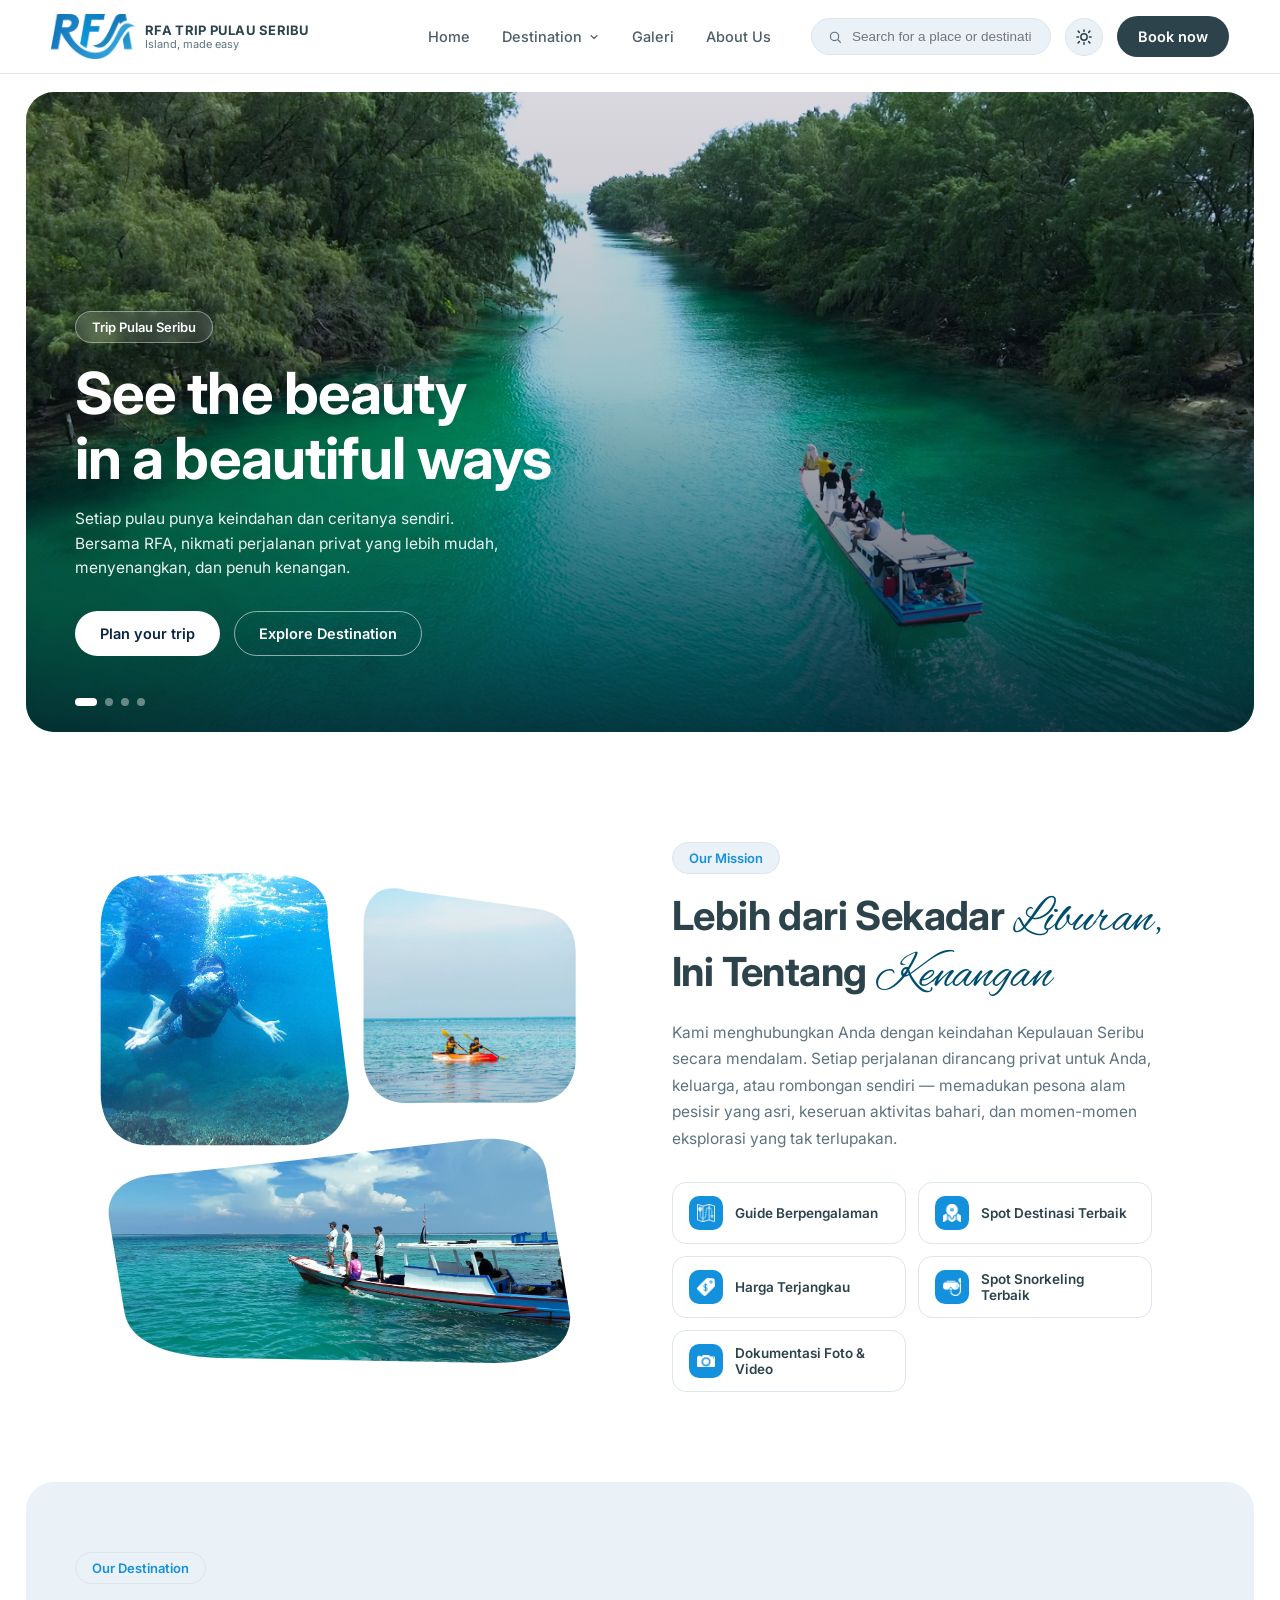
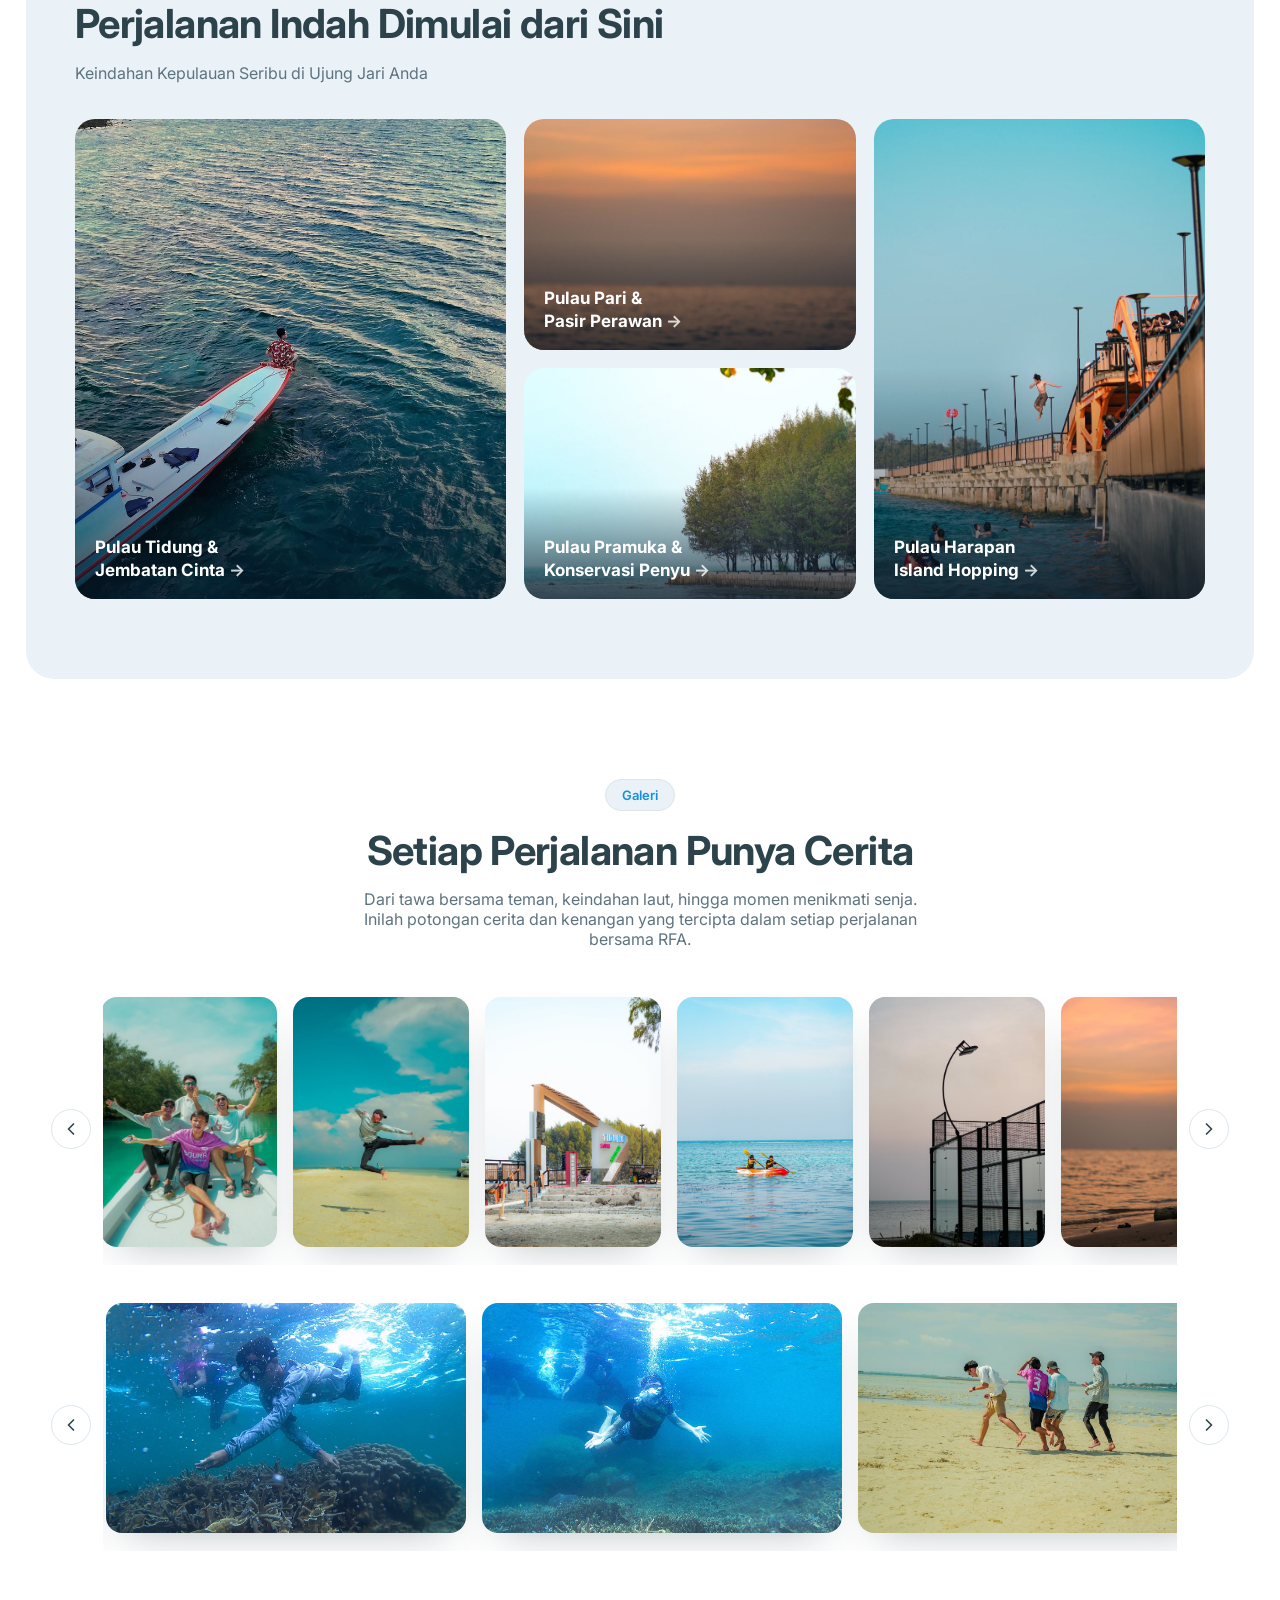
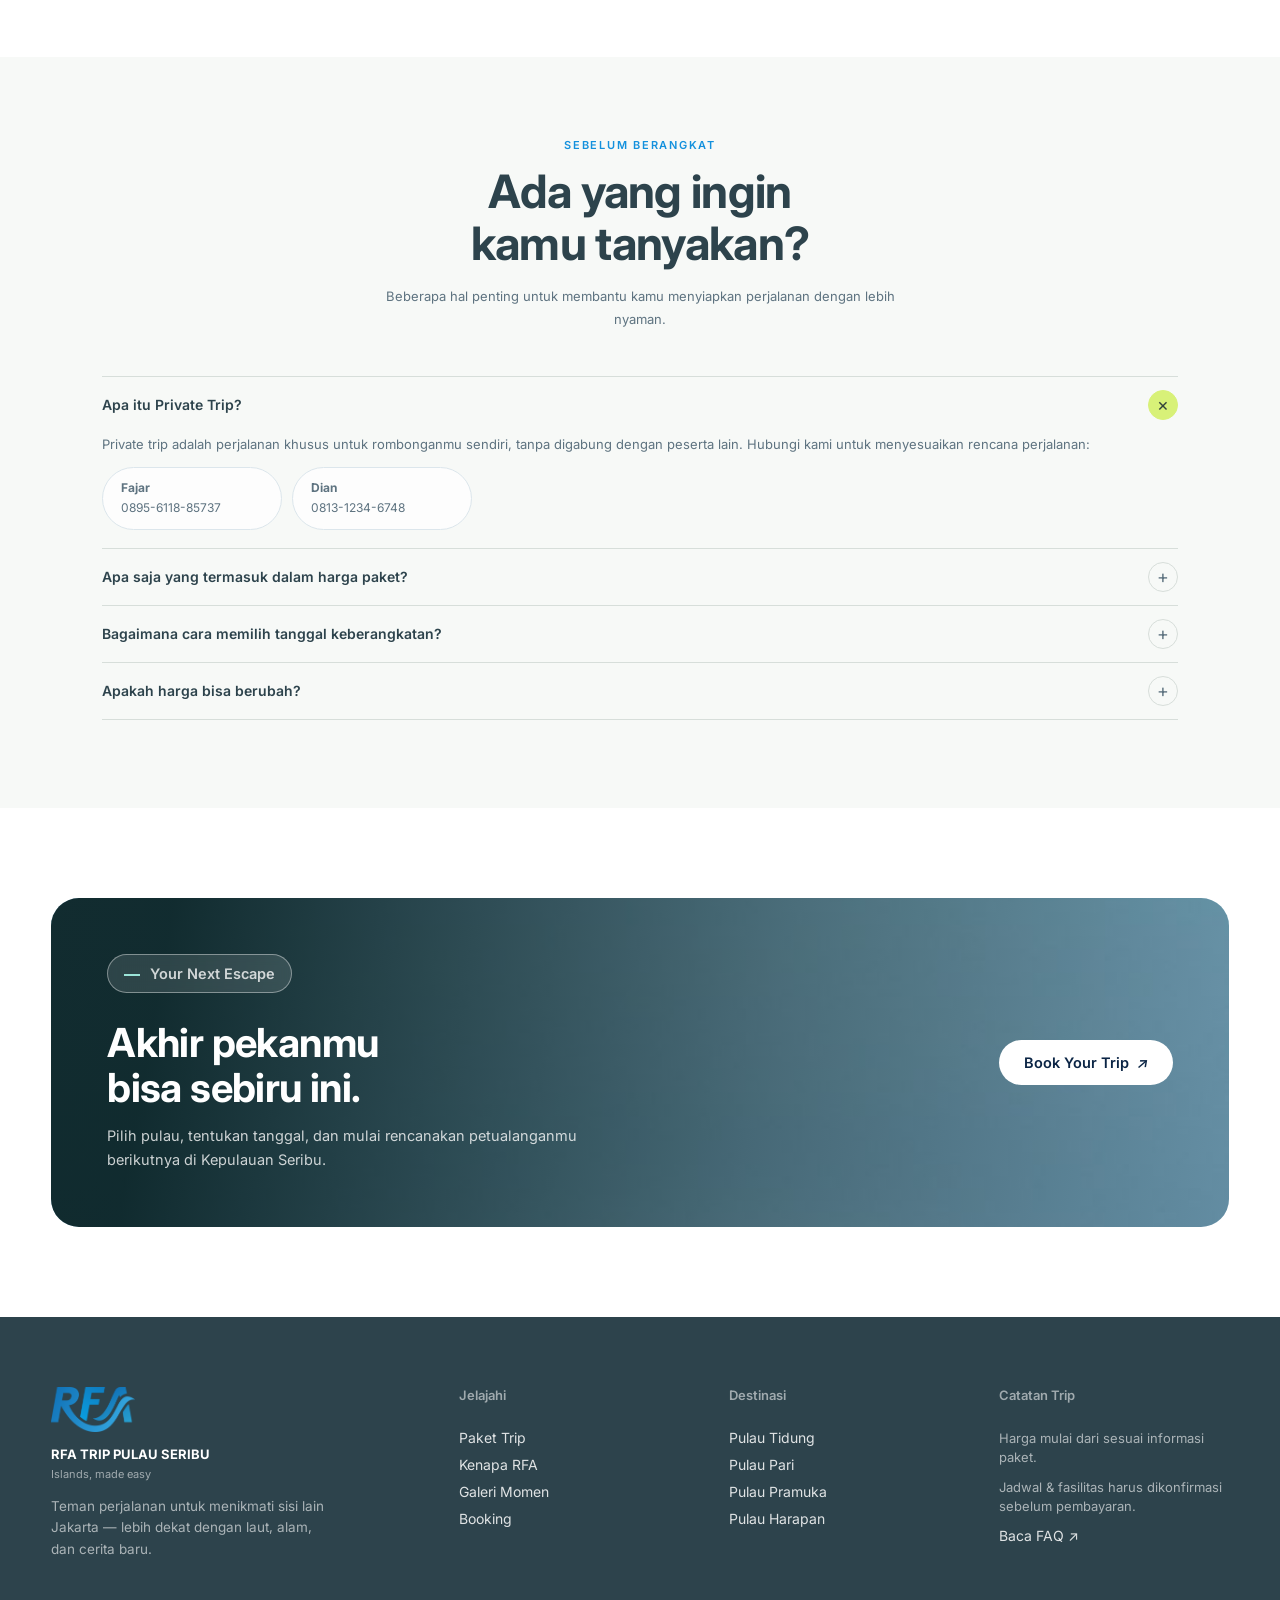
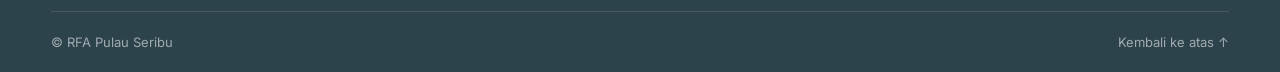
==== index.html @ c14849da "Update index.html" ====
<!DOCTYPE html>
<html lang="id" data-theme="light">
<head>
<meta charset="UTF-8">
<meta name="viewport" content="width=device-width, initial-scale=1.0">
<title>RFA Trip Pulau Seribu — Island, Made Easy</title>
<meta name="description" content="RFA Trip Pulau Seribu — private trip ke Kepulauan Seribu yang mudah, menyenangkan, dan penuh kenangan.">

<link rel="preconnect" href="https://fonts.googleapis.com">
<link rel="preconnect" href="https://fonts.gstatic.com" crossorigin>
<link href="https://fonts.googleapis.com/css2?family=Inter:ital,wght@0,400;0,500;0,600;0,700;0,800;1,500&family=Alex+Brush&display=swap" rel="stylesheet">

<link rel="stylesheet" href="css/style.css">
<link rel="icon" href="assets/images/logo-gradient.png">
</head>
<body>

<!-- ============ NAVBAR ============ -->
<header class="navbar" id="navbar">
  <div class="container navbar__inner">
    <a href="#home" class="brand">
      <img src="assets/images/logo-gradient.png" alt="Logo RFA" class="brand__mark">
      <span class="brand__text">
        <strong>RFA TRIP PULAU SERIBU</strong>
        <small>Island, made easy</small>
      </span>
    </a>

    <nav class="navlinks" id="navlinks" aria-label="Navigasi utama">
      <a href="#home" class="navlink">Home</a>

      <div class="nav-dropdown" id="destDropdown">
        <button type="button" class="navlink navlink--dropdown" id="destToggle">
          Destination
          <svg class="navlink__chevron" width="12" height="12" viewBox="0 0 24 24" fill="none"><path d="M6 9l6 6 6-6" stroke="currentColor" stroke-width="2.2" stroke-linecap="round" stroke-linejoin="round"/></svg>
        </button>
        <div class="nav-dropdown__panel" id="destPanel">
          <a href="#destination" data-island="tidung">Pulau Tidung</a>
          <a href="#destination" data-island="pramuka">Pulau Pramuka</a>
          <a href="#destination" data-island="pari">Pulau Pari</a>
          <a href="#destination" data-island="harapan">Pulau Harapan</a>
        </div>
      </div>

      <a href="#gallery" class="navlink">Galeri</a>
      <a href="#private-trip" class="navlink">About Us</a>
    </nav>

    <div class="navbar__actions">
      <div class="search">
        <svg width="16" height="16" viewBox="0 0 24 24" fill="none"><circle cx="11" cy="11" r="7" stroke="currentColor" stroke-width="2"/><path d="M21 21l-4.3-4.3" stroke="currentColor" stroke-width="2" stroke-linecap="round"/></svg>
        <input type="text" placeholder="Search for a place or destination...">
      </div>

      <button class="theme-toggle" id="themeToggle" type="button" aria-label="Ganti tampilan gelap/terang">
        <svg class="icon-sun" width="18" height="18" viewBox="0 0 24 24" fill="none"><circle cx="12" cy="12" r="4.2" stroke="currentColor" stroke-width="2"/><path d="M12 2.5v2.2M12 19.3v2.2M4.2 4.2l1.6 1.6M18.2 18.2l1.6 1.6M2.5 12h2.2M19.3 12h2.2M4.2 19.8l1.6-1.6M18.2 5.8l1.6-1.6" stroke="currentColor" stroke-width="2" stroke-linecap="round"/></svg>
        <svg class="icon-moon" width="18" height="18" viewBox="0 0 24 24" fill="none"><path d="M20 14.5A8.5 8.5 0 1 1 9.5 4a7 7 0 0 0 10.5 10.5Z" stroke="currentColor" stroke-width="2" stroke-linejoin="round"/></svg>
      </button>

      <a href= "https://wa.me/62895611885737" class="btn btn--dark navbar__book">Book now</a>

      <button class="hamburger" id="hamburger" type="button" aria-label="Buka menu" aria-controls="navlinks" aria-expanded="false">
        <span></span><span></span><span></span>
      </button>
    </div>
  </div>
</header>

<!-- ============ HERO ============ -->
<section class="hero" id="home">
  <div class="hero__media">
    <img src="assets/images/home-01.png" alt="Liburan di Kepulauan Seribu" id="heroImage">
    <div class="hero__scrim"></div>
  </div>

  <div class="container hero__content">
    <p class="eyebrow eyebrow--light">Trip Pulau Seribu</p>
    <h1>See the beauty<br>in a beautiful ways</h1>
    <p class="hero__desc">Setiap pulau punya keindahan dan ceritanya sendiri.<br>
      Bersama RFA, nikmati perjalanan privat yang lebih mudah, menyenangkan, dan penuh kenangan.</p>

    <div class="hero__cta">
      <a href="#private-trip" class="btn btn--light">Plan your trip</a>
      <a href="#destination" class="btn btn--ghost">Explore Destination</a>
    </div>
  </div>

  <div class="hero__dots" id="heroDots" aria-label="Pilih foto utama">
    <button class="is-active" type="button" aria-label="Foto 1" aria-current="true"></button>
    <button type="button" aria-label="Foto 2"></button>
    <button type="button" aria-label="Foto 3"></button>
    <button type="button" aria-label="Foto 4"></button>
  </div>
</section>

<!-- ============ MISSION ============ -->
<section class="mission container">
  <div class="mission__collage">
    <img src="assets/images/gallery-19.jpg" alt="Snorkeling di Kepulauan Seribu" class="collage collage--a" tabindex="0" aria-keyshortcuts="ArrowUp ArrowDown ArrowLeft ArrowRight Escape" title="Seret untuk melihat efek 3D">
    <img src="assets/images/gallery-04.jpg" alt="Kayak di Kepulauan Seribu" class="collage collage--b" tabindex="0" aria-keyshortcuts="ArrowUp ArrowDown ArrowLeft ArrowRight Escape" title="Seret untuk melihat efek 3D">
    <img src="assets/images/gallery-26.jpg" alt="Perjalanan perahu di laut Kepulauan Seribu" class="collage collage--c" tabindex="0" aria-keyshortcuts="ArrowUp ArrowDown ArrowLeft ArrowRight Escape" title="Seret untuk melihat efek 3D">
  </div>

  <div class="mission__text">
    <p class="eyebrow">Our Mission</p>
    <h2>Lebih dari Sekadar <em>Liburan,</em><br>Ini Tentang <em>Kenangan</em></h2>
    <p class="mission__desc">Kami menghubungkan Anda dengan keindahan Kepulauan Seribu secara mendalam.
      Setiap perjalanan dirancang privat untuk Anda, keluarga, atau rombongan sendiri —
      memadukan pesona alam pesisir yang asri, keseruan aktivitas bahari, dan momen-momen eksplorasi yang tak terlupakan.</p>

    <ul class="feature-grid">
      <li><span class="feature-ico"><img src="assets/images/icon-guide.png" alt=""></span>Guide Berpengalaman</li>
      <li><span class="feature-ico"><img src="assets/images/icon-spot.png" alt=""></span>Spot Destinasi Terbaik</li>
      <li><span class="feature-ico"><img src="assets/images/icon-harga.png" alt=""></span>Harga Terjangkau</li>
      <li><span class="feature-ico"><img src="assets/images/icon-snorkeling.png" alt=""></span>Spot Snorkeling Terbaik</li>
      <li><span class="feature-ico"><img src="assets/images/icon-dokumentasi.png" alt=""></span>Dokumentasi Foto &amp; Video</li>
    </ul>
  </div>
</section>

<!-- ============ DESTINATION ============ -->
<section class="destination" id="destination">
  <div class="container">
    <p class="eyebrow">Our Destination</p>
    <h2>Perjalanan Indah Dimulai dari Sini</h2>
    <p class="section-desc">Keindahan Kepulauan Seribu di Ujung Jari Anda</p>

    <div class="dest-grid">
      <a href="#" class="dest-card dest-card--tidung">
        <img src="assets/images/gallery-16.jpg" alt="Pulau Tidung & Jembatan Cinta">
        <span class="dest-card__label">Pulau Tidung &amp; <br>Jembatan Cinta <i>→</i></span>
      </a>
      <a href="#" class="dest-card dest-card--pari">
        <img src="assets/images/gallery-06.jpg" alt="Pulau Pari & Pasir Perawan">
        <span class="dest-card__label">Pulau Pari &amp; <br>Pasir Perawan <i>→</i></span>
      </a>
      <a href="#" class="dest-card dest-card--pramuka">
        <img src="assets/images/gallery-09.jpg" alt="Pulau Pramuka & Konservasi Penyu">
        <span class="dest-card__label">Pulau Pramuka &amp; <br>Konservasi Penyu <i>→</i></span>
      </a>
      <a href="#" class="dest-card dest-card--harapan">
        <img src="assets/images/gallery-10.jpg" alt="Pulau Harapan Island Hopping">
        <span class="dest-card__label">Pulau Harapan <br>Island Hopping <i>→</i></span>
      </a>
    </div>
  </div>
</section>

<!-- ============ GALLERY ============ -->
<section class="gallery" id="gallery">
  <div class="container gallery__head">
    <p class="eyebrow">Galeri</p>
    <h2>Setiap Perjalanan Punya Cerita</h2>
    <p class="section-desc">Dari tawa bersama teman, keindahan laut, hingga momen menikmati senja.<br>
      Inilah potongan cerita dan kenangan yang tercipta dalam setiap perjalanan bersama RFA.</p>
  </div>

  <div class="gallery-row" aria-label="Galeri foto potret">
    <div class="gallery-strip container">
      <button class="gallery-control" type="button" data-gallery-prev="portrait" aria-label="Geser foto potret ke kiri">
        <svg width="20" height="20" viewBox="0 0 24 24" fill="none" aria-hidden="true"><path d="m15 18-6-6 6-6" stroke="currentColor" stroke-width="2" stroke-linecap="round" stroke-linejoin="round"/></svg>
      </button>
      <div class="marquee marquee--portrait" id="portraitGallery" aria-label="Galeri foto potret"></div>
      <button class="gallery-control" type="button" data-gallery-next="portrait" aria-label="Geser foto potret ke kanan">
        <svg width="20" height="20" viewBox="0 0 24 24" fill="none" aria-hidden="true"><path d="m9 18 6-6-6-6" stroke="currentColor" stroke-width="2" stroke-linecap="round" stroke-linejoin="round"/></svg>
      </button>
    </div>
  </div>
  <div class="gallery-row" aria-label="Galeri foto lanskap">
    <div class="gallery-strip container">
      <button class="gallery-control" type="button" data-gallery-prev="landscape" aria-label="Geser foto lanskap ke kiri">
        <svg width="20" height="20" viewBox="0 0 24 24" fill="none" aria-hidden="true"><path d="m15 18-6-6 6-6" stroke="currentColor" stroke-width="2" stroke-linecap="round" stroke-linejoin="round"/></svg>
      </button>
      <div class="marquee marquee--landscape" id="landscapeGallery" aria-label="Galeri foto lanskap"></div>
      <button class="gallery-control" type="button" data-gallery-next="landscape" aria-label="Geser foto lanskap ke kanan">
        <svg width="20" height="20" viewBox="0 0 24 24" fill="none" aria-hidden="true"><path d="m9 18 6-6-6-6" stroke="currentColor" stroke-width="2" stroke-linecap="round" stroke-linejoin="round"/></svg>
      </button>
    </div>
  </div>
</section>

<!-- ============ PRIVATE TRIP ============ -->
<section class="private-trip" id="private-trip">
  <div class="container private-trip__inner">
    <p class="eyebrow">SEBELUM BERANGKAT</p>
    <h2>Ada yang ingin<br>kamu tanyakan?</h2>
    <p class="private-trip__desc">Beberapa hal penting untuk membantu kamu menyiapkan perjalanan dengan lebih nyaman.</p>

    <div class="faq-list">
      <details class="faq-item" open>
        <summary class="faq-item__question">Apa itu Private Trip?</summary>
        <div class="faq-item__answer">
          <p>Private trip adalah perjalanan khusus untuk rombonganmu sendiri, tanpa digabung dengan peserta lain. Hubungi kami untuk menyesuaikan rencana perjalanan:</p>
          <div class="contact-row" aria-label="Kontak WhatsApp untuk Private Trip">
            <a href="https://wa.me/62895611885737" target="_blank" rel="noopener" class="contact-card">
              <span class="contact-card__info"><strong>Fajar</strong><span>0895-6118-85737</span></span>
            </a>
            <a href="https://wa.me/6281312346748" target="_blank" rel="noopener" class="contact-card">
              <span class="contact-card__info"><strong>Dian</strong><span>0813-1234-6748</span></span>
            </a>
          </div>
        </div>
      </details>

      <details class="faq-item">
        <summary class="faq-item__question">Apa saja yang termasuk dalam harga paket?</summary>
        <div class="faq-item__answer">
          <p>Fasilitas mengikuti paket dan destinasi yang dipilih. Hubungi tim RFA untuk memastikan rincian fasilitas sebelum memesan.</p>
        </div>
      </details>

      <details class="faq-item">
        <summary class="faq-item__question">Bagaimana cara memilih tanggal keberangkatan?</summary>
        <div class="faq-item__answer">
          <p>Tanggal keberangkatan dapat didiskusikan bersama tim RFA sesuai rencana perjalanan dan ketersediaan jadwal.</p>
        </div>
      </details>

      <details class="faq-item">
        <summary class="faq-item__question">Apakah harga bisa berubah?</summary>
        <div class="faq-item__answer">
          <p>Harga dapat menyesuaikan pilihan paket dan kebutuhan perjalanan. Konfirmasikan harga terbaru kepada tim RFA sebelum melakukan pemesanan.</p>
        </div>
      </details>
    </div>
  </div>
</section>

<!-- ============ CTA BANNER ============ -->
<section class="cta-banner container">
  <img src="assets/images/gallery-11.jpg" alt="" class="cta-banner__bg">
  <div class="cta-banner__overlay"></div>
  <div class="cta-banner__content">
    <p class="eyebrow eyebrow--light"><span class="dash"></span> Your Next Escape</p>
    <h2>Akhir pekanmu<br>bisa sebiru ini.</h2>
    <p>Pilih pulau, tentukan tanggal, dan mulai rencanakan petualanganmu<br>berikutnya di Kepulauan Seribu.</p>
  </div>
  <a href= "https://wa.me/62895611885737" class="btn btn--light cta-banner__btn">Book Your Trip <i>↗</i></a>
</section>

<!-- ============ FOOTER ============ -->
<footer class="footer">
  <div class="container footer__grid">
    <div class="footer__brand">
      <img src="assets/images/logo-gradient.png" alt="Logo RFA" class="footer__logo">
      <div>
        <strong>RFA TRIP PULAU SERIBU</strong>
        <small>Islands, made easy</small>
      </div>
      <p>Teman perjalanan untuk menikmati sisi lain Jakarta — lebih dekat dengan laut, alam, dan cerita baru.</p>
    </div>

    <div class="footer__col">
      <h4>Jelajahi</h4>
      <a href="#private-trip">Paket Trip</a>
      <a href="#mission">Kenapa RFA</a>
      <a href="#gallery">Galeri Momen</a>
      <a href="#private-trip">Booking</a>
    </div>

    <div class="footer__col">
      <h4>Destinasi</h4>
      <a href="#destination">Pulau Tidung</a>
      <a href="#destination">Pulau Pari</a>
      <a href="#destination">Pulau Pramuka</a>
      <a href="#destination">Pulau Harapan</a>
    </div>

    <div class="footer__col">
      <h4>Catatan Trip</h4>
      <p>Harga mulai dari sesuai informasi paket.</p>
      <p>Jadwal &amp; fasilitas harus dikonfirmasi sebelum pembayaran.</p>
      <a href="#private-trip">Baca FAQ ↗</a>
    </div>
  </div>

  <div class="footer__bottom container">
    <span>© RFA Pulau Seribu</span>
    <a href="#home">Kembali ke atas ↑</a>
  </div>
</footer>

<script src="js/theme.js"></script>
<script src="js/gallery.js"></script>
<script src="js/collage.js"></script>
<script src="js/nav.js"></script>
</body>
</html>
---- css/style.css ----
/* ===========================================================
   RFA TRIP PULAU SERIBU — stylesheet
   =========================================================== */

:root{
  /* palet warna resmi RFA — lihat style guide */
  --bg: #ffffff;
  --bg-soft: #EAF1F7;
  --bg-card: #ffffff;
  --text: #2D434C;        /* warna teks utama */
  --text-muted: #5E7380;
  --border: #DCE6EC;
  --brand: #1491DD;       /* warna icon / aksen biru terang */
  --brand-dark: #2D434C;  /* dipakai untuk panel gelap (navbar footer dsb) */
  --accent: #004E6D;      /* warna teks untuk aksen script (Aston Script) */
  --shadow: 0 18px 40px -20px rgba(45,67,76,.35);
  --radius: 18px;
  color-scheme: light;
}

:root[data-theme="dark"]{
  --bg: #0C161C;
  --bg-soft: #16242D;
  --bg-card: #16242D;
  --text: #EAF1F7;
  --text-muted: #93A7B3;
  --border: #223440;
  --brand: #3BB1F2;
  --brand-dark: #EAF1F7;
  --accent: #5FD0F2;
  --shadow: 0 18px 44px -18px rgba(0,0,0,.6);
  color-scheme: dark;
}

*{ box-sizing: border-box; }
html{ scroll-behavior: smooth; }

body{
  margin:0;
  background: var(--bg);
  color: var(--text);
  font-family: -apple-system, BlinkMacSystemFont, "Inter", "Segoe UI", Roboto, sans-serif; /* SF Pro Display / San Francisco */
  -webkit-font-smoothing: antialiased;
  transition: background .35s ease, color .35s ease;
}

.container{
  width: min(1180px, 92%);
  margin-inline: auto;
}

h1,h2{
  font-weight: 700;
  line-height: 1.12;
  margin: 0 0 16px;
  letter-spacing: -0.015em;
}
h2{ font-size: clamp(28px, 4vw, 40px); }
em{
  font-family: "Alex Brush", cursive; /* pengganti Aston Script-Bold */
  font-style: normal;
  font-weight: 400;
  color: var(--accent);
  font-size: 1.25em;
}

p{ margin:0; }
a{ color: inherit; text-decoration: none; }
img{ display:block; max-width:100%; }

.eyebrow{
  display:inline-block;
  padding: 7px 16px;
  border-radius: 999px;
  border: 1px solid var(--border);
  font-size: 13px;
  font-weight: 600;
  color: var(--brand);
  margin-bottom: 18px;
  background: var(--bg-soft);
}
.eyebrow--light{
  border-color: rgba(255,255,255,.4);
  background: rgba(255,255,255,.12);
  color: #fff;
  backdrop-filter: blur(6px);
}
.eyebrow--light .dash{
  display:inline-block;
  width:16px; height:2px;
  background:#9BE4D8;
  margin-right:6px;
  vertical-align:middle;
}

.section-desc{
  color: var(--text-muted);
  font-size: 16px;
  max-width: 560px;
  margin-top: 4px;
}

/* ---------- Buttons ---------- */
.btn{
  display:inline-flex;
  align-items:center;
  gap:8px;
  padding: 13px 24px;
  border-radius: 999px;
  font-weight: 600;
  font-size: 14.5px;
  border: 1px solid transparent;
  transition: transform .2s ease, background .2s ease, color .2s ease, border-color .2s ease;
  cursor:pointer;
}
.btn:hover{ transform: translateY(-2px); }
.btn--dark{ background: var(--brand-dark); color:#fff; }
:root[data-theme="dark"] .btn--dark{ background:#EAF3FC; color:#071019; }
.btn--light{ background:#fff; color:#0B2545; }
.btn--ghost{ background: transparent; border-color: rgba(255,255,255,.55); color:#fff; }

/* =========================================================
   NAVBAR
   ========================================================= */
.navbar{
  position: sticky; top:0; z-index: 50;
  background: var(--bg);
  border-bottom: 1px solid var(--border);
}
.navbar__inner{
  display:flex; align-items:center; gap: 28px;
  padding: 14px 0;
}
.brand{ display:flex; align-items:center; gap:10px; margin-right: auto; }
.brand__mark{ width: clamp(56px, 7vw, 84px); height:auto; }
.brand__text{ display:flex; flex-direction:column; line-height:1.25; }
.brand__text strong{ font-size: 13px; letter-spacing:.02em; }
.brand__text small{ font-size: 11px; color: var(--text-muted); }

.navlinks{ display:flex; align-items:center; gap: 8px; font-size:14.5px; font-weight:500; }
.navlink{
  display:inline-flex; align-items:center; gap:6px;
  color: var(--text); opacity:.85;
  padding: 8px 12px; border-radius: 10px;
  background:none; border:none; font:inherit; cursor:pointer;
  transition: color .2s ease, background .2s ease, opacity .2s ease;
}
.navlink:hover{ opacity:1; color: var(--brand); background: var(--bg-soft); }
.navlink.is-active{ opacity:1; color: var(--brand); font-weight:700; }
.navlink__chevron{ transition: transform .25s ease; }
.navlink.is-active .navlink__chevron{ transform: rotate(180deg); }

/* ---------- dropdown "Destination" ---------- */
.nav-dropdown{ position: relative; }
.nav-dropdown__panel{
  position:absolute; top: calc(100% + 10px); left:0;
  min-width: 210px;
  background: var(--bg-card);
  border: 1px solid var(--border);
  border-radius: 16px;
  box-shadow: var(--shadow);
  overflow:hidden;
  max-height: 0; opacity:0; pointer-events:none;
  padding: 0 6px;
  transition: max-height .35s ease, opacity .25s ease, padding .3s ease;
  z-index: 60;
}
.nav-dropdown__panel.is-open{
  max-height: 280px; opacity:1; pointer-events:auto; padding: 8px 6px;
}
.nav-dropdown__panel a{
  display:block; padding: 11px 14px; border-radius: 10px;
  font-size: 14px; font-weight: 500; color: var(--text);
  transition: background .2s ease, color .2s ease;
}
.nav-dropdown__panel a:hover{ background: var(--bg-soft); color: var(--brand); }

.navbar__actions{ display:flex; align-items:center; gap:14px; }

.search{
  display:flex; align-items:center; gap:8px;
  background: var(--bg-soft);
  border:1px solid var(--border);
  border-radius: 999px;
  padding: 9px 16px;
  color: var(--text-muted);
  width: 240px;
}
.search input{
  border:none; outline:none; background:transparent; color: var(--text);
  font-size: 13.5px; width:100%;
}

.theme-toggle{
  width:38px; height:38px; border-radius:50%;
  border:1px solid var(--border);
  background: var(--bg-soft);
  color: var(--text);
  display:flex; align-items:center; justify-content:center;
  cursor:pointer;
}
.theme-toggle .icon-moon{ display:none; }
:root[data-theme="dark"] .theme-toggle .icon-sun{ display:none; }
:root[data-theme="dark"] .theme-toggle .icon-moon{ display:block; }

.navbar__book{ padding: 11px 20px; }

.hamburger{
  display:none; flex-direction:column; justify-content:center; gap:5px;
  width:36px; height:36px; border:none; background:none; cursor:pointer;
}
.hamburger span{
  width:20px; height:2px; background:var(--text); border-radius:2px;
  transition:transform .28s ease, opacity .2s ease;
}
.hamburger span:nth-child(1){ transform-origin:center; }
.hamburger span:nth-child(3){ transform-origin:center; }

/* =========================================================
   HERO
   ========================================================= */
.hero{
  position:relative;
  min-height: 640px;
  display:flex; align-items:flex-end;
  overflow:hidden;
  margin: 18px auto 0;
  width: min(1400px, 96%);
  border-radius: 28px;
  color:#fff;
}
.hero__media{ position:absolute; inset:0; }
.hero__media img{ width:100%; height:100%; object-fit:cover; transition: opacity .35s ease; }
.hero__media img.is-transitioning{ opacity:0; }
.hero__scrim{
  position:absolute; inset:0;
  background: linear-gradient(0deg, rgba(5,20,35,.82) 0%, rgba(5,20,35,.25) 55%, rgba(5,20,35,.15) 100%);
}
.hero__content{ position:relative; padding: 48px 0 76px; }
.hero h1{
  font-size: clamp(34px, 5.4vw, 58px);
  max-width: 640px;
}
.hero__desc{
  margin-top: 14px;
  max-width: 520px;
  font-size: 15.5px;
  line-height: 1.6;
  opacity:.92;
}
.hero__cta{ display:flex; gap:14px; margin-top: 30px; flex-wrap:wrap; }

.hero__dots{
  position:absolute; left: 4%; bottom: 26px;
  display:flex; gap:8px;
}
.hero__dots button{
  display:block;
  width:8px; height:8px; border-radius:50%;
  background: rgba(255,255,255,.4);
  border:0; padding:0; cursor:pointer;
}
.hero__dots button.is-active{ background:#fff; width:22px; border-radius:6px; transition: width .3s; }

/* =========================================================
   MISSION
   ========================================================= */
.mission{
  display:grid;
  grid-template-columns: 1fr 1fr;
  gap: 64px;
  align-items:center;
  padding: 110px 0 90px;
}
.mission__collage{
  position:relative;
  width:100%;
  aspect-ratio:1.1 / 1;
  isolation:isolate;
}
.collage{
  position:absolute;
  display:block;
  object-fit:cover;
  object-position:center;
  background:transparent;
  border-radius:0;
  -webkit-mask-repeat:no-repeat;
  mask-repeat:no-repeat;
  -webkit-mask-position:center;
  mask-position:center;
  -webkit-mask-size:100% 100%;
  mask-size:100% 100%;
}
/* Collage A — bentuk Collage B yang diputar ke kanan */
.collage--a{
  width:48%; height:58%; left:7%; top:0;
  object-fit:cover;
  --collage-a-mask: url("data:image/svg+xml,%3Csvg%20xmlns%3D%22http%3A%2F%2Fwww.w3.org%2F2000%2Fsvg%22%20viewBox%3D%220%200%20100%20100%22%20preserveAspectRatio%3D%22none%22%3E%3Cpath%20fill%3D%22white%22%20d%3D%22M20%204%20C10%204%204%2011%204%2022%20L4%2078%20C4%2089%2011%2096%2022%2096%20L78%2096%20C89%2096%2096%2090%2097%2079%20L89%2020%20C90%2010%2084%205%2075%204%20C56%202%2038%204%2020%204%20Z%22%2F%3E%3C%2Fsvg%3E");
  -webkit-mask-image: var(--collage-a-mask);
  mask-image: var(--collage-a-mask);
}
/* Collage B — sisi atas sedikit menurun dari kiri ke kanan */
.collage--b{
  width:40%; height:46%; right:5%; top:3%;
  object-fit:cover;
  -webkit-mask-image:url("data:image/svg+xml,%3Csvg%20xmlns%3D%22http%3A%2F%2Fwww.w3.org%2F2000%2Fsvg%22%20viewBox%3D%220%200%20100%20100%22%20preserveAspectRatio%3D%22none%22%3E%3Cpath%20fill%3D%22white%22%20d%3D%22M16%204%20C8%204%203%2010%203%2020%20L3%2076%20C3%2088%2010%2096%2022%2096%20L78%2096%20C90%2096%2098%2089%2098%2077%20L98%2031%20C98%2021%2092%2015%2082%2013%20L22%205%20C20%204%2018%204%2016%204%20Z%22%2F%3E%3C%2Fsvg%3E");
  mask-image:url("data:image/svg+xml,%3Csvg%20xmlns%3D%22http%3A%2F%2Fwww.w3.org%2F2000%2Fsvg%22%20viewBox%3D%220%200%20100%20100%22%20preserveAspectRatio%3D%22none%22%3E%3Cpath%20fill%3D%22white%22%20d%3D%22M16%204%20C8%204%203%2010%203%2020%20L3%2076%20C3%2088%2010%2096%2022%2096%20L78%2096%20C90%2096%2098%2089%2098%2077%20L98%2031%20C98%2021%2092%2015%2082%2013%20L22%205%20C20%204%2018%204%2016%204%20Z%22%2F%3E%3C%2Fsvg%3E");
}
/* Collage C — trapesium dengan sisi kiri yang lebih halus */
.collage--c{
  width:88%; height:48%; left:7%; bottom:0;
  object-fit:cover;
  -webkit-mask-image: url("data:image/svg+xml,%3Csvg%20xmlns%3D%22http%3A%2F%2Fwww.w3.org%2F2000%2Fsvg%22%20viewBox%3D%220%200%20100%20100%22%20preserveAspectRatio%3D%22none%22%3E%3Cpath%20fill%3D%22white%22%20d%3D%22M12%2020%20C6%2022%203%2029%204%2039%20L7%2076%20C8%2088%2015%2094%2026%2095%20L80%2097%20C92%2098%2098%2091%2098%2078%20L93%2017%20C92%208%2087%204%2079%205%20C56%2010%2034%2016%2012%2020%20Z%22%2F%3E%3C%2Fsvg%3E");
  mask-image: url("data:image/svg+xml,%3Csvg%20xmlns%3D%22http%3A%2F%2Fwww.w3.org%2F2000%2Fsvg%22%20viewBox%3D%220%200%20100%20100%22%20preserveAspectRatio%3D%22none%22%3E%3Cpath%20fill%3D%22white%22%20d%3D%22M12%2020%20C6%2022%203%2029%204%2039%20L7%2076%20C8%2088%2015%2094%2026%2095%20L80%2097%20C92%2098%2098%2091%2098%2078%20L93%2017%20C92%208%2087%204%2079%205%20C56%2010%2034%2016%2012%2020%20Z%22%2F%3E%3C%2Fsvg%3E");
}
.mission__desc{ color: var(--text-muted); font-size: 15.5px; line-height:1.7; margin-top: 4px; max-width: 480px; }

.feature-grid{
  list-style:none; margin: 30px 0 0; padding:0;
  display:grid; grid-template-columns: 1fr 1fr; gap: 12px;
  max-width: 480px;
}
.feature-grid li{
  display:flex; align-items:center; gap:12px;
  padding: 13px 16px;
  border:1px solid var(--border);
  border-radius: 14px;
  font-size: 13.5px; font-weight:600;
  background: var(--bg-card);
}
.feature-ico{
  width: 34px; height:34px; border-radius: 10px;
  background: var(--brand);
  display:flex; align-items:center; justify-content:center;
  flex-shrink:0;
}
.feature-ico img{ width: 18px; height:18px; object-fit:contain; filter: brightness(0) invert(1); }

/* =========================================================
   DESTINATION
   ========================================================= */
.destination{
  background: var(--bg-soft);
  border-radius: 28px;
  width: min(1400px, 96%);
  margin: 0 auto 90px;
  padding: 70px 0 80px;
}
.dest-grid{
  display:grid;
  grid-template-columns: 1.3fr 1fr 1fr;
  grid-template-rows: 1fr 1fr;
  gap: 18px;
  margin-top: 36px;
  height: 480px;
}
.dest-card{
  position:relative; border-radius: 20px; overflow:hidden; display:block;
}
.dest-card img{ width:100%; height:100%; object-fit:cover; transition: transform .5s ease; }
.dest-card:hover img{ transform: scale(1.06); }
.dest-card::after{
  content:""; position:absolute; inset:0;
  background: linear-gradient(0deg, rgba(5,20,35,.75) 0%, rgba(5,20,35,0) 48%);
}
.dest-card__label{
  position:absolute; left:20px; bottom:18px; right:16px; z-index:2;
  color:#fff; font-weight:700; font-size: 17px; line-height:1.3;
}
.dest-card__label i{ font-style:normal; opacity:.8; }

.dest-card--tidung{ grid-row: 1 / 3; grid-column: 1 / 2; }
.dest-card--pari{ grid-row: 1 / 2; grid-column: 2 / 3; }
.dest-card--pramuka{ grid-row: 2 / 3; grid-column: 2 / 3; }
.dest-card--harapan{ grid-row: 1 / 3; grid-column: 3 / 4; }

/* =========================================================
   GALLERY
   ========================================================= */
.gallery{ padding: 10px 0 72px; overflow:hidden; }
.gallery__head{ text-align:center; margin-bottom: 44px; }
.gallery__head .section-desc{ margin-inline:auto; }

.gallery-row{ margin-bottom: 34px; }
.gallery-strip{
  display:flex;
  align-items:center;
  gap:12px;
}
.gallery-control{
  width:40px; height:40px;
  display:flex; align-items:center; justify-content:center;
  flex:none;
  border:1px solid var(--border);
  border-radius:50%;
  background:var(--bg-card);
  color:var(--text);
  cursor:pointer;
  transition:background .2s ease, color .2s ease, border-color .2s ease;
}
.gallery-control:hover:not(:disabled){ background:var(--brand); border-color:var(--brand); color:#fff; }
.gallery-control:disabled{ opacity:.4; cursor:default; }

.marquee{
  display:flex;
  gap:16px;
  flex:1;
  min-width:0;
  overflow-x: auto;
  overflow-y: hidden;
  padding: 4px 0 18px;
  -webkit-overflow-scrolling: touch;
  scrollbar-width: none;
  -ms-overflow-style: none;
  scroll-behavior:auto;
}
.marquee::-webkit-scrollbar{ display:none; }
.marquee.is-resetting{ scroll-behavior:auto; }

.marquee img{
  height: clamp(190px, 23vw, 250px);
  width: clamp(136px, 16.2vw, 176px);
  object-fit:cover;
  border-radius: 16px;
  box-shadow: var(--shadow);
  flex-shrink:0;
  scroll-snap-align:start;
}
.marquee--landscape img{
  width: clamp(240px, 33vw, 360px);
  height: clamp(160px, 21vw, 230px);
}

@media (prefers-reduced-motion: reduce){
  .hero__media img{ transition:none; }
}

/* =========================================================
   PRIVATE TRIP
   ========================================================= */
.private-trip{
  background: #F7F9F7;
  color:var(--text);
  width:100%;
  margin: 0 0 90px;
  padding: 76px 0 88px;
  text-align:center;
}
:root[data-theme="dark"] .private-trip{ background:var(--bg-soft); }
.private-trip__inner{ width:min(84%, 1080px); max-width:1080px; }
.private-trip .eyebrow{ border:0; background:transparent; padding:0; letter-spacing:.16em; font-size:11px; margin-bottom:14px; }
.private-trip h2{ font-size: clamp(30px, 4.4vw, 46px); }
.private-trip__desc{
  max-width: 560px; margin: 0 auto;
  color: var(--text-muted);
  font-size: 13px; line-height:1.7;
}
.faq-list{ margin-top:46px; text-align:left; }
.faq-item{ border-top:1px solid #D7DEDA; }
.faq-item:last-child{ border-bottom:1px solid #D7DEDA; }
:root[data-theme="dark"] .faq-item{ border-color:var(--border); }
.faq-item__question{
  min-height:56px;
  display:flex;
  align-items:center;
  justify-content:space-between;
  gap:16px;
  list-style:none;
  cursor:pointer;
  font-size:14px;
  font-weight:600;
}
.faq-item__question::-webkit-details-marker{ display:none; }
.faq-item__question::after{
  content:"+";
  width:28px; height:28px;
  display:grid; place-items:center;
  flex:none;
  border:1px solid #D7DEDA;
  border-radius:50%;
  color:var(--text-muted);
  font-size:18px;
  font-weight:400;
  line-height:1;
}
.faq-item[open] .faq-item__question::after{
  content:"×";
  background:#D8F178;
  border-color:#D8F178;
  color:#34443B;
}
.faq-item__answer{
  padding:0 40px 18px 0;
  color:var(--text-muted);
  font-size:13px;
  line-height:1.7;
}

.contact-row{
  display:flex;
  flex-direction: row;
  justify-content:flex-start;
  gap: 10px;
  margin-top: 12px;
  flex-wrap:wrap;
}
.contact-card{
  display:flex; align-items:center; gap:14px;
  background:rgba(255,255,255,.75);
  border: 1px solid var(--border);
  padding: 10px 18px;
  border-radius: 999px;
  min-width: 180px;
  transition: transform .2s ease, background .2s ease, border-color .2s ease, color .2s ease;
}
:root[data-theme="dark"] .contact-card{ background:var(--bg-card); }
.contact-card:hover,
.contact-card:focus-visible{
  transform: translateY(-3px);
  background:#e5e7eb;
  border-color:#9ca3af;
}
.contact-card__ico{
  width:42px; height:42px; border-radius:50%;
  background:#25D366; color:#fff;
  display:flex; align-items:center; justify-content:center;
  flex-shrink:0;
}
.contact-card__info{ display:flex; flex-direction:column; text-align:left; }
.contact-card__info strong{
  font-size:12px;
  transition:color .2s ease;
}
.contact-card__info span{
  font-size:12px;
  color:var(--text-muted);
  transition:color .2s ease;
}
.contact-card:hover .contact-card__info strong,
.contact-card:focus-visible .contact-card__info strong{ color:var(--brand); }
.contact-card:hover .contact-card__info span,
.contact-card:focus-visible .contact-card__info span{ color:var(--brand); }

/* =========================================================
   CTA BANNER
   ========================================================= */
.cta-banner{
  position:relative;
  border-radius: 28px;
  overflow:hidden;
  min-height: 300px;
  display:flex; align-items:center;
  padding: 56px 56px;
  margin-bottom: 90px;
  color:#fff;
}
.cta-banner__bg{ position:absolute; inset:0; width:100%; height:100%; object-fit:cover; }
.cta-banner__overlay{
  position:absolute; inset:0;
  background: linear-gradient(100deg, rgba(5,30,32,.92) 10%, rgba(5,30,32,.55) 60%, rgba(5,30,32,.3) 100%);
}
.cta-banner__content{ position:relative; max-width: 480px; }
.cta-banner__content h2{ margin: 10px 0 14px; }
.cta-banner__content p{ color: rgba(255,255,255,.78); font-size:14.5px; line-height:1.6; }
.cta-banner__btn{ position:relative; margin-left:auto; }

/* =========================================================
   FOOTER
   ========================================================= */
.footer{ background: var(--brand-dark); color:#fff; padding-top: 70px; }
:root[data-theme="dark"] .footer{ background:#040a10; }
.footer__grid{
  display:grid;
  grid-template-columns: 1.6fr 1fr 1fr 1fr;
  gap: 40px;
  padding-bottom: 50px;
  border-bottom: 1px solid rgba(255,255,255,.12);
}
.footer__logo{ width:min(84px, 28vw); height:auto; margin-bottom:14px; }
.footer__brand strong{ display:block; font-size:13px; }
.footer__brand small{ color: rgba(255,255,255,.55); font-size:11px; }
.footer__brand p{ margin-top:14px; color: rgba(255,255,255,.6); font-size:13.5px; line-height:1.6; max-width:280px; }

.footer__col h4{ font-size:13px; margin:0 0 16px; color: rgba(255,255,255,.55); font-weight:600; }
.footer__col{ display:flex; flex-direction:column; gap:10px; font-size:14px; }
.footer__col a{ color: rgba(255,255,255,.85); }
.footer__col a:hover{ opacity:.8; }
.footer__col p{ color: rgba(255,255,255,.6); font-size:13px; line-height:1.5; }

.footer__bottom{
  display:flex; justify-content:space-between; align-items:center;
  padding: 22px 0; font-size:13px; color: rgba(255,255,255,.55);
}

/* =========================================================
   RESPONSIVE
   ========================================================= */
@media (max-width: 980px){
  .navbar__inner{ gap:14px; }
  .navlinks{ gap:2px; font-size:13px; }
  .navbar__actions{ gap:8px; }
  .search{ width:190px; }
  .mission{ grid-template-columns:1fr; padding-top:80px; }
  .mission__collage{ order:2; }
  .dest-grid{ grid-template-columns:1fr 1fr; grid-template-rows: repeat(3, 150px); height:auto; }
  .dest-card--tidung{ grid-column: 1/3; grid-row: 1/2; }
  .dest-card--harapan{ grid-row:3/4; grid-column: 1/3; }
  .footer__grid{ grid-template-columns: 1fr 1fr; }
}

@media (max-width: 900px){
  .navbar__inner{ gap:10px; }
  .brand__mark{ width:64px; }
  .brand__text strong{ font-size:11px; }
  .navbar__actions{ gap:8px; }
  .search, .navbar__book{ display:none; }
  .navlinks{
    position:absolute; top:100%; left:0; right:0;
    background: var(--bg);
    border-bottom: 1px solid var(--border);
    flex-direction:column; align-items:flex-start;
    padding:0 var(--pad, 6%);
    max-height:0;
    overflow:hidden;
    opacity:0;
    visibility:hidden;
    pointer-events:none;
    transform:translateY(-8px);
    transition:max-height .35s ease, opacity .22s ease, transform .3s ease,
      padding .35s ease, visibility 0s linear .35s;
  }
  .navlinks{ width:100%; }
  .navlinks.is-open{
    max-height:420px;
    padding:18px var(--pad, 6%);
    opacity:1;
    visibility:visible;
    pointer-events:auto;
    transform:translateY(0);
    transition-delay:0s;
  }
  .navlinks > *{
    opacity:0;
    transform:translateY(-8px);
    transition:opacity .2s ease, transform .25s ease;
  }
  .navlinks.is-open > *{ opacity:1; transform:translateY(0); }
  .navlinks.is-open > :nth-child(1){ transition-delay:.04s; }
  .navlinks.is-open > :nth-child(2){ transition-delay:.08s; }
  .navlinks.is-open > :nth-child(3){ transition-delay:.12s; }
  .navlinks.is-open > :nth-child(4){ transition-delay:.16s; }
  .navlink{ width:100%; }
  .nav-dropdown{ width:100%; }
  .nav-dropdown__panel{ position:static; box-shadow:none; border:none; background:transparent; width:100%; }
  .nav-dropdown__panel.is-open{ padding: 2px 0 2px 14px; }
  .hamburger{ display:flex; }
  .hamburger.is-open span:nth-child(1){ transform:translateY(7px) rotate(45deg); }
  .hamburger.is-open span:nth-child(2){ opacity:0; transform:scaleX(0); }
  .hamburger.is-open span:nth-child(3){ transform:translateY(-7px) rotate(-45deg); }
  .hero{ min-height: 560px; border-radius:18px; }
  .hero__content{ padding-bottom: 56px; }
  .hero__desc br, .cta-banner__content br{ display:none; }
  .mission{ gap:30px; padding:72px 0 64px; }
  .mission__collage{ width:min(100%, 520px); margin-inline:auto; }
  .feature-grid{ grid-template-columns:1fr; }
  .destination{ padding:52px 0 58px; margin-bottom:64px; }
  .dest-grid{ gap:12px; grid-template-rows:repeat(3, clamp(112px, 25vw, 160px)); }
  .dest-card{ border-radius:14px; }
  .dest-card__label{ left:14px; bottom:12px; font-size:14px; }
  .gallery{ padding-bottom:50px; }
  .gallery__head{ margin-bottom:30px; }
  .gallery__head .section-desc br{ display:none; }
  .gallery-row{ margin-bottom:22px; }
  .gallery-control{ width:36px; height:36px; }
  .gallery-strip{ gap:8px; }
  .cta-banner{ flex-direction:column; align-items:flex-start; gap:26px; padding: 40px 28px; }
  .cta-banner__btn{ margin-left:0; }
  .footer__grid{ grid-template-columns: 1fr; }
  .private-trip{ padding: 62px 0 70px; }
  .private-trip__inner{ width:84%; }
  .faq-list{ margin-top:34px; }
  .faq-item__question{ min-height:54px; font-size:13px; }
  .faq-item__answer{ padding-right:0; font-size:12px; }
  .marquee{ gap:12px; }
  .marquee--landscape img{ width:clamp(230px, 68vw, 320px); height:clamp(154px, 46vw, 210px); }
  .contact-row{ gap:8px; }
  .contact-card{ padding:7px 10px; }
  .contact-card__info span{ font-size:11px; }
  .cta-banner{ min-height:260px; margin-bottom:64px; }
  .footer{ padding-top:54px; }
  .footer__grid{ gap:28px; }
}

@media (max-width: 519px){
  .navbar__inner{ padding:10px 0; }
  .brand{ gap:7px; }
  .brand__mark{ width:52px; }
  .brand__text strong{ font-size:9px; }
  .brand__text small{ font-size:9px; }
  .theme-toggle{ width:34px; height:34px; }
  .hero{ min-height:520px; }
  .hero__content{ padding-top:36px; }
  .hero__cta{ gap:10px; }
  .hero__cta .btn{ padding:11px 16px; font-size:13px; }
  .eyebrow{ font-size:11px; }
  .feature-grid li{ padding:10px 12px; }
  .gallery__head h2{ font-size:28px; }
  .gallery__head .section-desc{ font-size:14px; }
  .gallery-control{ width:34px; height:34px; }
  .gallery-strip{ gap:6px; }
  .private-trip__inner{ width:88%; }
  .private-trip h2{ font-size:32px; }
  .faq-list{ margin-top:28px; }
  .contact-row{ flex-direction:row; align-items:flex-start; }
  .dest-grid{
    grid-template-columns:1fr;
    grid-template-rows:none;
    grid-auto-rows:clamp(150px, 52vw, 220px);
  }
  .dest-card--tidung,
  .dest-card--pari,
  .dest-card--pramuka,
  .dest-card--harapan{
    grid-column:1;
    grid-row:auto;
  }
  .contact-card{ max-width:100%; }
  .cta-banner{ padding:34px 22px; }
  .footer__bottom{ gap:12px; font-size:11px; }
}
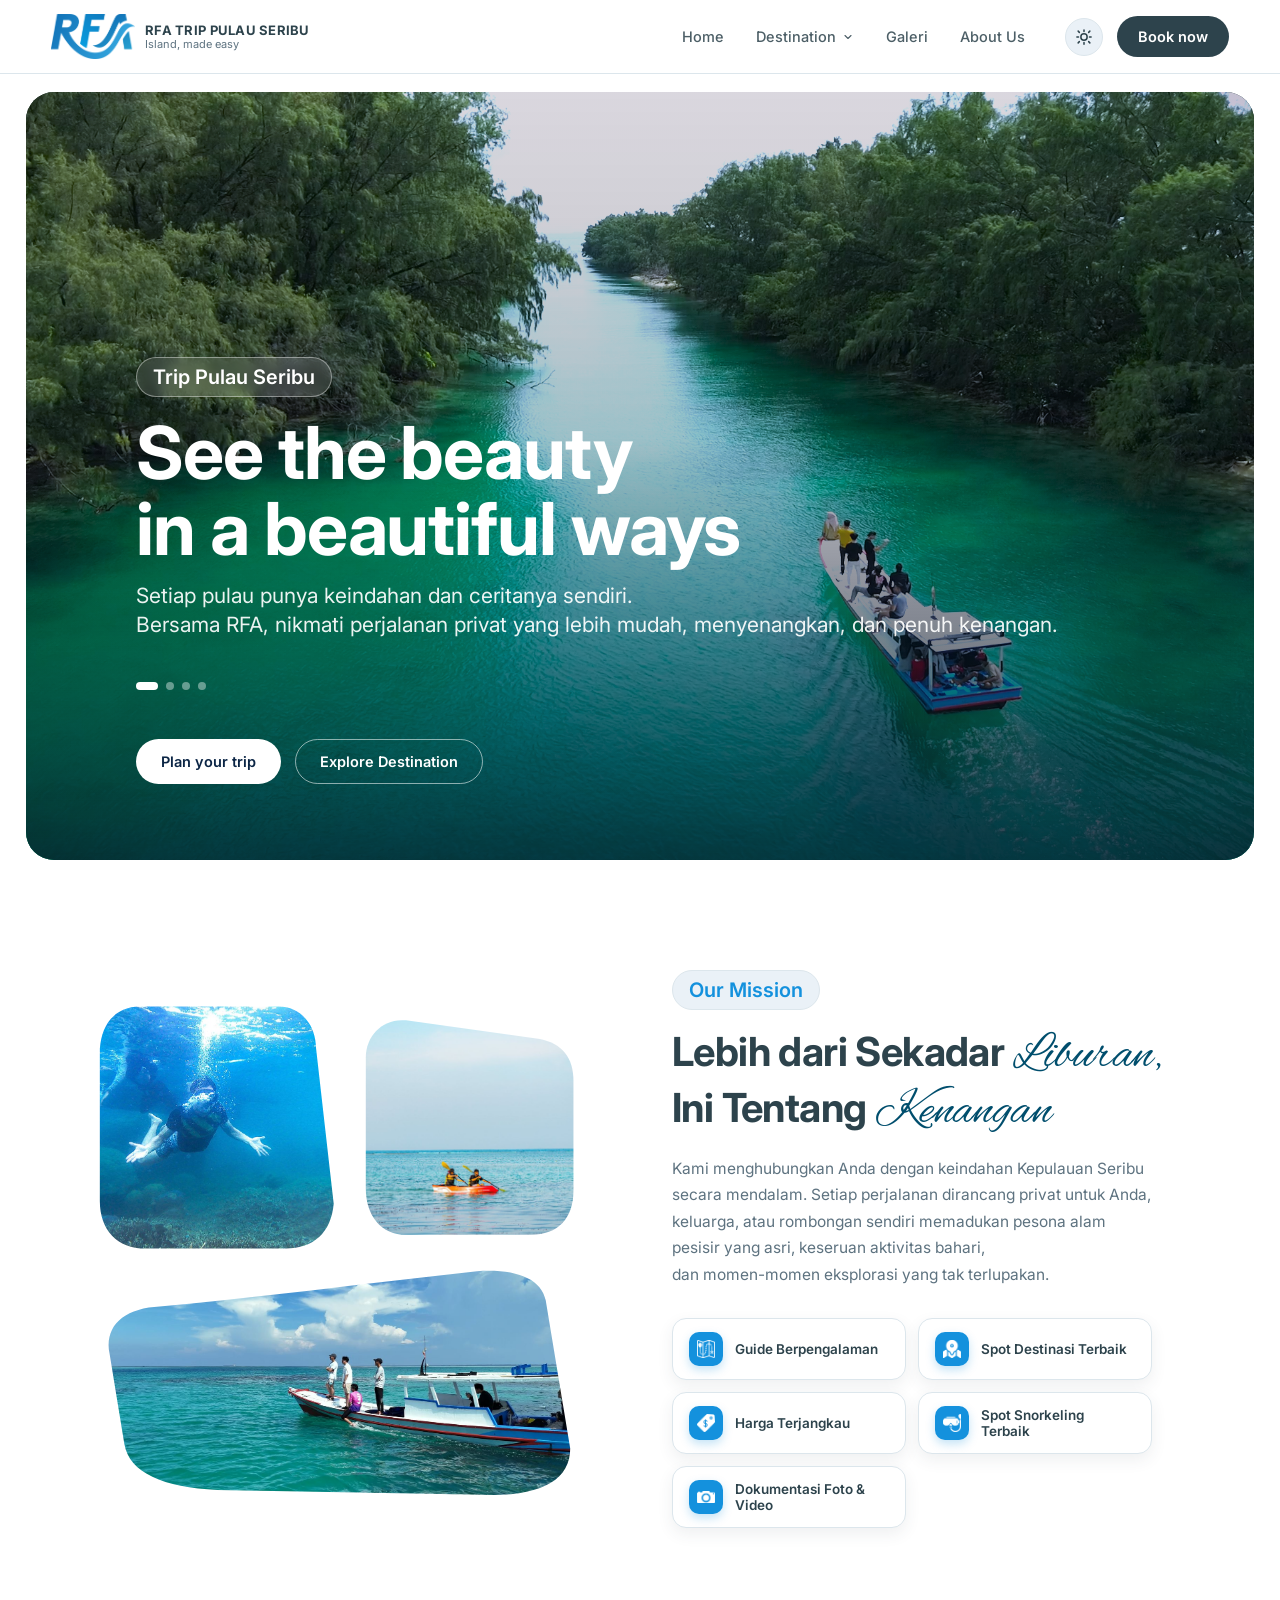
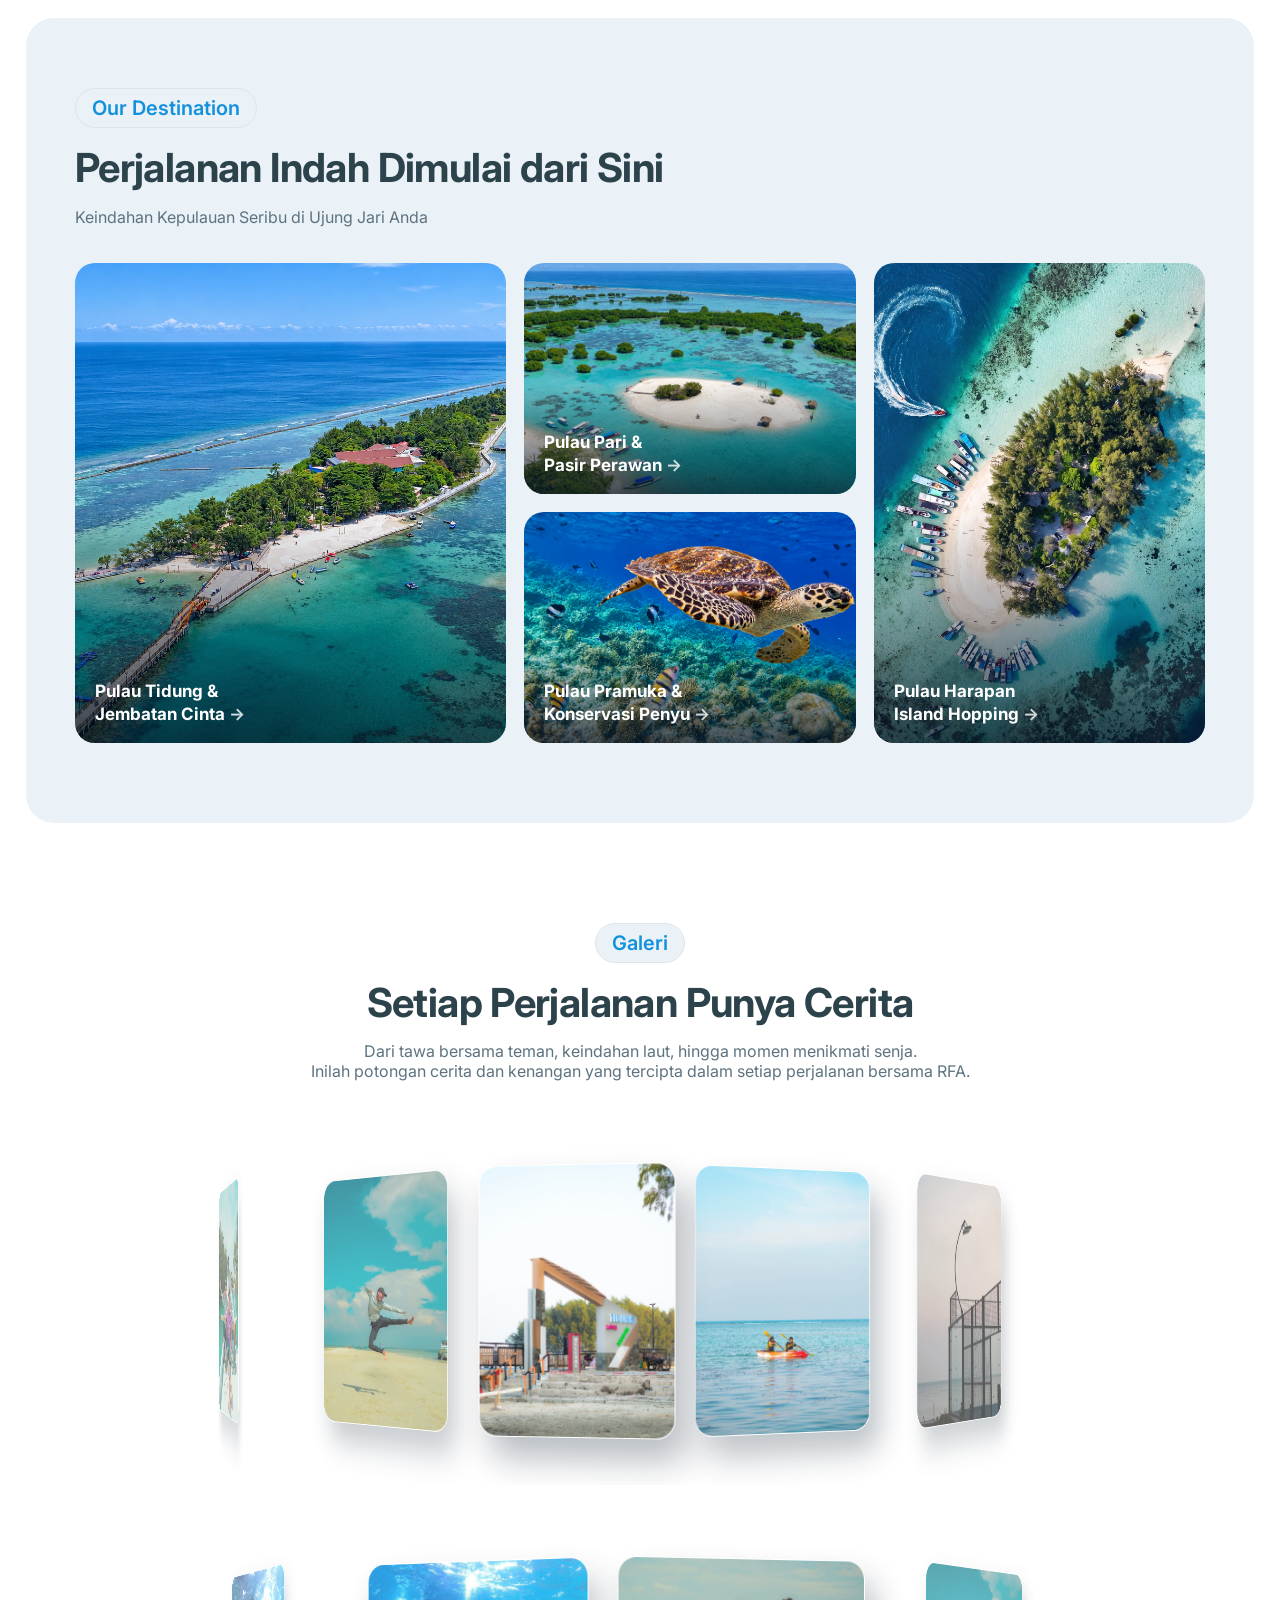
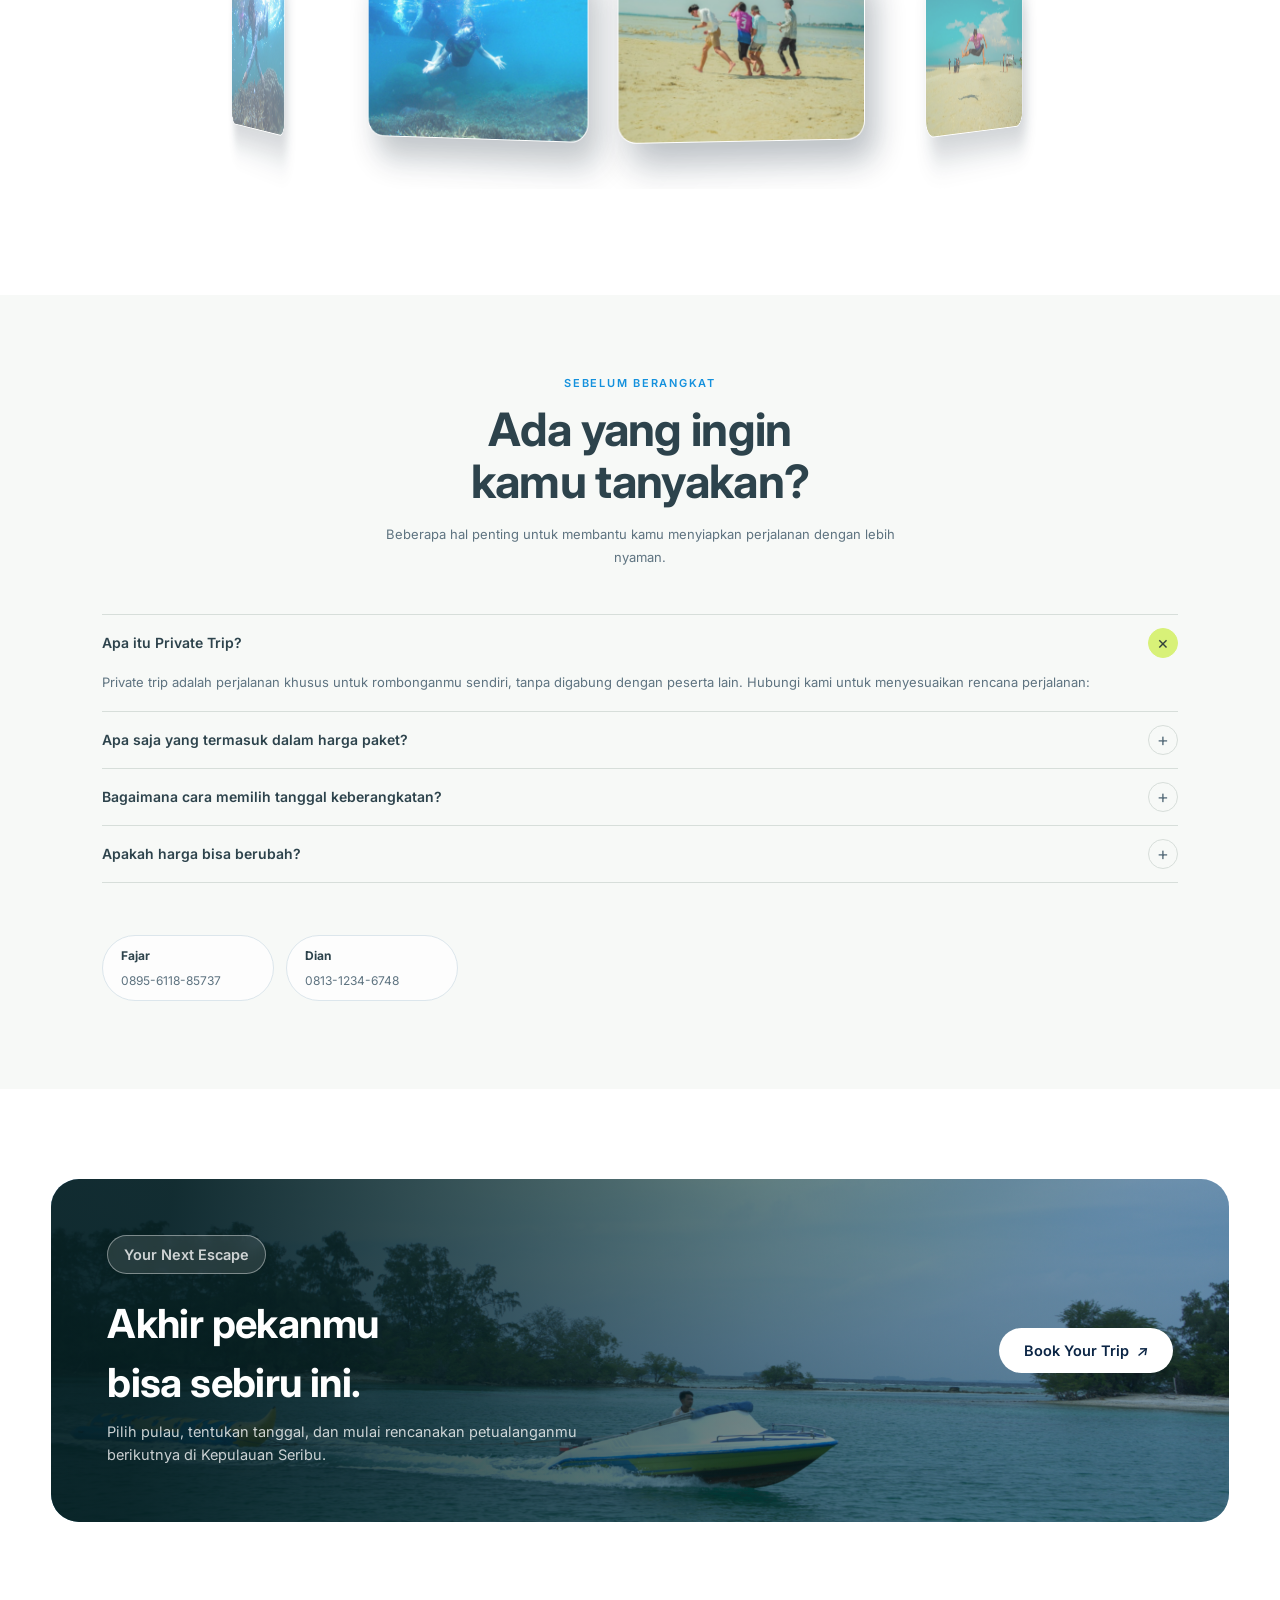
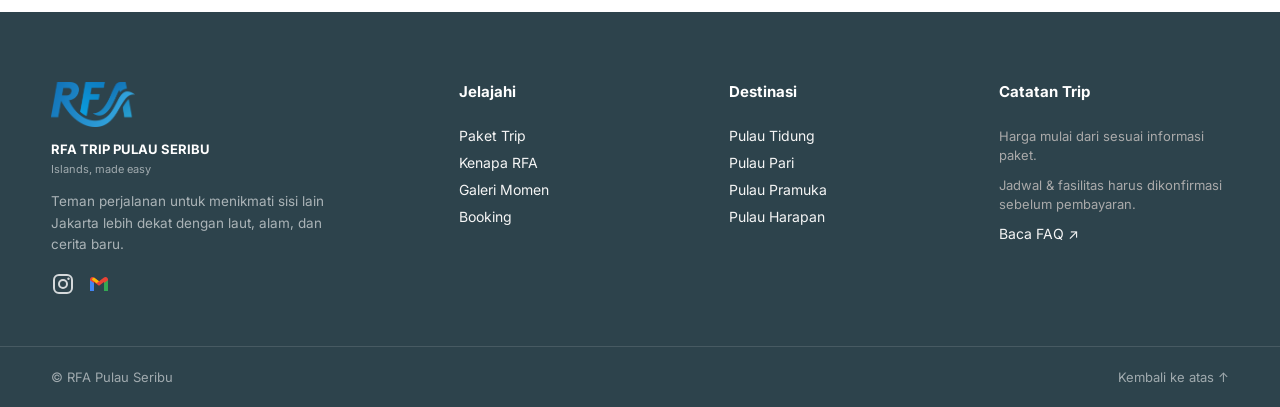
==== commit 10a35f4b: "Add files via upload" ====
--- a/index.html
+++ b/index.html
@@ -11,7 +11,7 @@
 <link href="https://fonts.googleapis.com/css2?family=Inter:ital,wght@0,400;0,500;0,600;0,700;0,800;1,500&family=Alex+Brush&display=swap" rel="stylesheet">
 
 <link rel="stylesheet" href="css/style.css">
-<link rel="icon" href="assets/images/logo-gradient.png">
+<link rel="icon" href="assets/images/Title profile web rfa.png">
 </head>
 <body>
 
@@ -47,11 +47,6 @@
     </nav>
 
     <div class="navbar__actions">
-      <div class="search">
-        <svg width="16" height="16" viewBox="0 0 24 24" fill="none"><circle cx="11" cy="11" r="7" stroke="currentColor" stroke-width="2"/><path d="M21 21l-4.3-4.3" stroke="currentColor" stroke-width="2" stroke-linecap="round"/></svg>
-        <input type="text" placeholder="Search for a place or destination...">
-      </div>
-
       <button class="theme-toggle" id="themeToggle" type="button" aria-label="Ganti tampilan gelap/terang">
         <svg class="icon-sun" width="18" height="18" viewBox="0 0 24 24" fill="none"><circle cx="12" cy="12" r="4.2" stroke="currentColor" stroke-width="2"/><path d="M12 2.5v2.2M12 19.3v2.2M4.2 4.2l1.6 1.6M18.2 18.2l1.6 1.6M2.5 12h2.2M19.3 12h2.2M4.2 19.8l1.6-1.6M18.2 5.8l1.6-1.6" stroke="currentColor" stroke-width="2" stroke-linecap="round"/></svg>
         <svg class="icon-moon" width="18" height="18" viewBox="0 0 24 24" fill="none"><path d="M20 14.5A8.5 8.5 0 1 1 9.5 4a7 7 0 0 0 10.5 10.5Z" stroke="currentColor" stroke-width="2" stroke-linejoin="round"/></svg>
@@ -69,14 +64,15 @@
 <!-- ============ HERO ============ -->
 <section class="hero" id="home">
   <div class="hero__media">
-    <img src="assets/images/home-01.png" alt="Liburan di Kepulauan Seribu" id="heroImage">
+    <img src="assets/images/home-01.png" alt="Liburan di Kepulauan Seribu" id="heroImage" class="is-active">
+    <img alt="" id="heroImageNext" aria-hidden="true">
     <div class="hero__scrim"></div>
   </div>
 
   <div class="container hero__content">
     <p class="eyebrow eyebrow--light">Trip Pulau Seribu</p>
-    <h1>See the beauty<br>in a beautiful ways</h1>
-    <p class="hero__desc">Setiap pulau punya keindahan dan ceritanya sendiri.<br>
+    <h1 id="heroTitle">See the beauty<br>in a beautiful ways</h1>
+    <p class="hero__desc" id="heroDescription">Setiap pulau punya keindahan dan ceritanya sendiri.<br>
       Bersama RFA, nikmati perjalanan privat yang lebih mudah, menyenangkan, dan penuh kenangan.</p>
 
     <div class="hero__cta">
@@ -96,17 +92,23 @@
 <!-- ============ MISSION ============ -->
 <section class="mission container">
   <div class="mission__collage">
-    <img src="assets/images/gallery-19.jpg" alt="Snorkeling di Kepulauan Seribu" class="collage collage--a" tabindex="0" aria-keyshortcuts="ArrowUp ArrowDown ArrowLeft ArrowRight Escape" title="Seret untuk melihat efek 3D">
-    <img src="assets/images/gallery-04.jpg" alt="Kayak di Kepulauan Seribu" class="collage collage--b" tabindex="0" aria-keyshortcuts="ArrowUp ArrowDown ArrowLeft ArrowRight Escape" title="Seret untuk melihat efek 3D">
-    <img src="assets/images/gallery-26.jpg" alt="Perjalanan perahu di laut Kepulauan Seribu" class="collage collage--c" tabindex="0" aria-keyshortcuts="ArrowUp ArrowDown ArrowLeft ArrowRight Escape" title="Seret untuk melihat efek 3D">
+    <div class="collage collage--a" tabindex="0" aria-keyshortcuts="ArrowUp ArrowDown ArrowLeft ArrowRight Escape" title="Seret untuk melihat efek 3D">
+      <img src="assets/images/gallery-19.jpg" alt="Snorkeling di Kepulauan Seribu" class="collage__image">
+    </div>
+    <div class="collage collage--b" tabindex="0" aria-keyshortcuts="ArrowUp ArrowDown ArrowLeft ArrowRight Escape" title="Seret untuk melihat efek 3D">
+      <img src="assets/images/gallery-04.jpg" alt="Kayak di Kepulauan Seribu" class="collage__image">
+    </div>
+    <div class="collage collage--c" tabindex="0" aria-keyshortcuts="ArrowUp ArrowDown ArrowLeft ArrowRight Escape" title="Seret untuk melihat efek 3D">
+      <img src="assets/images/gallery-26.jpg" alt="Perjalanan perahu di laut Kepulauan Seribu" class="collage__image">
+    </div>
   </div>
 
   <div class="mission__text">
     <p class="eyebrow">Our Mission</p>
     <h2>Lebih dari Sekadar <em>Liburan,</em><br>Ini Tentang <em>Kenangan</em></h2>
     <p class="mission__desc">Kami menghubungkan Anda dengan keindahan Kepulauan Seribu secara mendalam.
-      Setiap perjalanan dirancang privat untuk Anda, keluarga, atau rombongan sendiri —
-      memadukan pesona alam pesisir yang asri, keseruan aktivitas bahari, dan momen-momen eksplorasi yang tak terlupakan.</p>
+      Setiap perjalanan dirancang privat untuk Anda, keluarga, atau rombongan sendiri 
+      memadukan pesona alam pesisir yang asri, keseruan aktivitas bahari,<br> dan momen-momen eksplorasi yang tak terlupakan.</p>
 
     <ul class="feature-grid">
       <li><span class="feature-ico"><img src="assets/images/icon-guide.png" alt=""></span>Guide Berpengalaman</li>
@@ -127,19 +129,19 @@
 
     <div class="dest-grid">
       <a href="#" class="dest-card dest-card--tidung">
-        <img src="assets/images/gallery-16.jpg" alt="Pulau Tidung & Jembatan Cinta">
+        <img src="assets/images/Pulau Tidung.png" alt="Pulau Tidung & Jembatan Cinta">
         <span class="dest-card__label">Pulau Tidung &amp; <br>Jembatan Cinta <i>→</i></span>
       </a>
       <a href="#" class="dest-card dest-card--pari">
-        <img src="assets/images/gallery-06.jpg" alt="Pulau Pari & Pasir Perawan">
+        <img src="assets/images/Pulau Pari.png" alt="Pulau Pari & Pasir Perawan">
         <span class="dest-card__label">Pulau Pari &amp; <br>Pasir Perawan <i>→</i></span>
       </a>
       <a href="#" class="dest-card dest-card--pramuka">
-        <img src="assets/images/gallery-09.jpg" alt="Pulau Pramuka & Konservasi Penyu">
+        <img src="assets/images/Pulau Pramuka - Penyu.png" alt="Pulau Pramuka & Konservasi Penyu">
         <span class="dest-card__label">Pulau Pramuka &amp; <br>Konservasi Penyu <i>→</i></span>
       </a>
       <a href="#" class="dest-card dest-card--harapan">
-        <img src="assets/images/gallery-10.jpg" alt="Pulau Harapan Island Hopping">
+        <img src="assets/images/Pulau Harapan.jpeg" alt="Pulau Harapan Island Hopping">
         <span class="dest-card__label">Pulau Harapan <br>Island Hopping <i>→</i></span>
       </a>
     </div>
@@ -151,30 +153,18 @@
   <div class="container gallery__head">
     <p class="eyebrow">Galeri</p>
     <h2>Setiap Perjalanan Punya Cerita</h2>
-    <p class="section-desc">Dari tawa bersama teman, keindahan laut, hingga momen menikmati senja.<br>
-      Inilah potongan cerita dan kenangan yang tercipta dalam setiap perjalanan bersama RFA.</p>
+    <span class="section-desc">Dari tawa bersama teman, keindahan laut, hingga momen menikmati senja.<br></p>
+     <p> Inilah potongan cerita dan kenangan yang tercipta dalam setiap perjalanan bersama RFA.</p>
   </div>
 
   <div class="gallery-row" aria-label="Galeri foto potret">
     <div class="gallery-strip container">
-      <button class="gallery-control" type="button" data-gallery-prev="portrait" aria-label="Geser foto potret ke kiri">
-        <svg width="20" height="20" viewBox="0 0 24 24" fill="none" aria-hidden="true"><path d="m15 18-6-6 6-6" stroke="currentColor" stroke-width="2" stroke-linecap="round" stroke-linejoin="round"/></svg>
-      </button>
-      <div class="marquee marquee--portrait" id="portraitGallery" aria-label="Galeri foto potret"></div>
-      <button class="gallery-control" type="button" data-gallery-next="portrait" aria-label="Geser foto potret ke kanan">
-        <svg width="20" height="20" viewBox="0 0 24 24" fill="none" aria-hidden="true"><path d="m9 18 6-6-6-6" stroke="currentColor" stroke-width="2" stroke-linecap="round" stroke-linejoin="round"/></svg>
-      </button>
+      <div class="marquee marquee--portrait" id="portraitGallery" aria-label="Galeri foto potret" tabindex="0"></div>
     </div>
   </div>
   <div class="gallery-row" aria-label="Galeri foto lanskap">
     <div class="gallery-strip container">
-      <button class="gallery-control" type="button" data-gallery-prev="landscape" aria-label="Geser foto lanskap ke kiri">
-        <svg width="20" height="20" viewBox="0 0 24 24" fill="none" aria-hidden="true"><path d="m15 18-6-6 6-6" stroke="currentColor" stroke-width="2" stroke-linecap="round" stroke-linejoin="round"/></svg>
-      </button>
-      <div class="marquee marquee--landscape" id="landscapeGallery" aria-label="Galeri foto lanskap"></div>
-      <button class="gallery-control" type="button" data-gallery-next="landscape" aria-label="Geser foto lanskap ke kanan">
-        <svg width="20" height="20" viewBox="0 0 24 24" fill="none" aria-hidden="true"><path d="m9 18 6-6-6-6" stroke="currentColor" stroke-width="2" stroke-linecap="round" stroke-linejoin="round"/></svg>
-      </button>
+      <div class="marquee marquee--landscape" id="landscapeGallery" aria-label="Galeri foto lanskap" tabindex="0"></div>
     </div>
   </div>
 </section>
@@ -191,14 +181,6 @@
         <summary class="faq-item__question">Apa itu Private Trip?</summary>
         <div class="faq-item__answer">
           <p>Private trip adalah perjalanan khusus untuk rombonganmu sendiri, tanpa digabung dengan peserta lain. Hubungi kami untuk menyesuaikan rencana perjalanan:</p>
-          <div class="contact-row" aria-label="Kontak WhatsApp untuk Private Trip">
-            <a href="https://wa.me/62895611885737" target="_blank" rel="noopener" class="contact-card">
-              <span class="contact-card__info"><strong>Fajar</strong><span>0895-6118-85737</span></span>
-            </a>
-            <a href="https://wa.me/6281312346748" target="_blank" rel="noopener" class="contact-card">
-              <span class="contact-card__info"><strong>Dian</strong><span>0813-1234-6748</span></span>
-            </a>
-          </div>
         </div>
       </details>
 
@@ -223,16 +205,25 @@
         </div>
       </details>
     </div>
+    <div class="contact-row" aria-label="Kontak WhatsApp untuk Private Trip">
+      <a href="https://wa.me/62895611885737" target="_blank" rel="noopener" class="contact-card">
+        <span class="contact-card__info"><strong>Fajar</strong><span>0895-6118-85737</span></span>
+      </a>
+      <a href="https://wa.me/6281312346748" target="_blank" rel="noopener" class="contact-card">
+        <span class="contact-card__info"><strong>Dian</strong><span>0813-1234-6748</span></span>
+      </a>
+    </div>
   </div>
 </section>
 
 <!-- ============ CTA BANNER ============ -->
 <section class="cta-banner container">
-  <img src="assets/images/gallery-11.jpg" alt="" class="cta-banner__bg">
+  <img src="assets/images/footer image.jpg" alt="" class="cta-banner__bg">
   <div class="cta-banner__overlay"></div>
   <div class="cta-banner__content">
-    <p class="eyebrow eyebrow--light"><span class="dash"></span> Your Next Escape</p>
-    <h2>Akhir pekanmu<br>bisa sebiru ini.</h2>
+    <p class="eyebrow eyebrow--light"> Your Next Escape</p>
+    <p><h2>Akhir pekanmu</p>
+    <h2>bisa sebiru ini.</h2>
     <p>Pilih pulau, tentukan tanggal, dan mulai rencanakan petualanganmu<br>berikutnya di Kepulauan Seribu.</p>
   </div>
   <a href= "https://wa.me/62895611885737" class="btn btn--light cta-banner__btn">Book Your Trip <i>↗</i></a>
@@ -247,7 +238,28 @@
         <strong>RFA TRIP PULAU SERIBU</strong>
         <small>Islands, made easy</small>
       </div>
-      <p>Teman perjalanan untuk menikmati sisi lain Jakarta — lebih dekat dengan laut, alam, dan cerita baru.</p>
+      <p>Teman perjalanan untuk menikmati sisi lain Jakarta  lebih dekat dengan laut, alam, dan cerita baru.</p>
+      <div class="footer__socials" aria-label="Instagram dan Gmail">
+          <a href ="https://www.instagram.com/rfa.pulauseribu/" target="_blank" rel="noopener" class="footer__social-icon" role="img" aria-label="Instagram" title="Instagram">
+            <span class="footer__social-icon" role="img" aria-label="Instagram" title="Instagram">
+              <svg viewBox="0 0 24 24" aria-hidden="true">
+                <rect x="3" y="3" width="18" height="18" rx="5" fill="none" stroke="currentColor" stroke-width="2"/>
+                <circle cx="12" cy="12" r="4" fill="none" stroke="currentColor" stroke-width="2"/>
+                <circle cx="17.5" cy="6.8" r="1.2" fill="currentColor"/>
+              </svg>
+            </span>
+          </a>
+          <a href="mailto:rfamandirisukses@gmail.com" target="_blank" rel="noopener" class="footer__social-icon" role="img" aria-label="Gmail" title="Gmail">
+            <span class="footer__social-icon footer__social-icon--gmail" role="img" aria-label="Gmail" title="Gmail">
+              <svg viewBox="0 0 24 24" aria-hidden="true">
+                <path d="M3 7.5A2.5 2.5 0 0 1 7 5.5l5 3.8 5-3.8a2.5 2.5 0 0 1 4 2V19h-4V10l-5 3.8L7 10v9H3V7.5Z" fill="#EA4335"/>
+                <path d="M3 8.2 7 11v8H3V8.2Z" fill="#4285F4"/>
+                <path d="M17 11l4-2.8V19h-4v-8Z" fill="#34A853"/>
+                <path d="m7 5.5 5 3.8-2.4 2L5 7.7A2.5 2.5 0 0 1 7 5.5Z" fill="#FBBC04"/>
+              </svg>
+            </span>
+          </a>
+      </div>
     </div>
 
     <div class="footer__col">
--- a/css/style.css
+++ b/css/style.css
@@ -57,7 +57,7 @@
 }
 h2{ font-size: clamp(28px, 4vw, 40px); }
 em{
-  font-family: "Alex Brush", cursive; /* pengganti Aston Script-Bold */
+  font-family: "Aston Script", "Alex Brush", cursive;
   font-style: normal;
   font-weight: 400;
   color: var(--accent);
@@ -73,7 +73,7 @@
   padding: 7px 16px;
   border-radius: 999px;
   border: 1px solid var(--border);
-  font-size: 13px;
+  font-size: 20px;
   font-weight: 600;
   color: var(--brand);
   margin-bottom: 18px;
@@ -129,7 +129,10 @@
 }
 .navbar__inner{
   display:flex; align-items:center; gap: 28px;
-  padding: 14px 0;
+  width:100%;
+  max-width:none;
+  margin:0;
+  padding:14px 4%;
 }
 .brand{ display:flex; align-items:center; gap:10px; margin-right: auto; }
 .brand__mark{ width: clamp(56px, 7vw, 84px); height:auto; }
@@ -176,20 +179,7 @@
 .nav-dropdown__panel a:hover{ background: var(--bg-soft); color: var(--brand); }
 
 .navbar__actions{ display:flex; align-items:center; gap:14px; }
-
-.search{
-  display:flex; align-items:center; gap:8px;
-  background: var(--bg-soft);
-  border:1px solid var(--border);
-  border-radius: 999px;
-  padding: 9px 16px;
-  color: var(--text-muted);
-  width: 240px;
-}
-.search input{
-  border:none; outline:none; background:transparent; color: var(--text);
-  font-size: 13.5px; width:100%;
-}
+.navbar__actions .search{ display:none; }
 
 .theme-toggle{
   width:38px; height:38px; border-radius:50%;
@@ -221,37 +211,67 @@
    ========================================================= */
 .hero{
   position:relative;
-  min-height: 640px;
+  min-height: 768px;
   display:flex; align-items:flex-end;
   overflow:hidden;
   margin: 18px auto 0;
-  width: min(1400px, 96%);
+  width: min(1680px, 96%);
   border-radius: 28px;
   color:#fff;
 }
-.hero__media{ position:absolute; inset:0; }
-.hero__media img{ width:100%; height:100%; object-fit:cover; transition: opacity .35s ease; }
-.hero__media img.is-transitioning{ opacity:0; }
+.hero__media{ position:absolute; inset:0; background:#0b2529; }
+.hero__media img{
+  position:absolute; inset:0;
+  width:100%; height:100%;
+  object-fit:cover;
+  opacity:0;
+  transition:opacity .8s ease-in-out;
+  will-change:opacity;
+}
+.hero__media img.is-active{ opacity:1; }
 .hero__scrim{
   position:absolute; inset:0;
   background: linear-gradient(0deg, rgba(5,20,35,.82) 0%, rgba(5,20,35,.25) 55%, rgba(5,20,35,.15) 100%);
 }
-.hero__content{ position:relative; padding: 48px 0 76px; }
+.hero__content{
+  position:relative;
+  width:min(1400px, 82%);
+  padding: 48px 0 76px;
+}
+.hero__eyebrow{
+  position:absolute;
+  z-index:1;
+  top:14%;
+  left:50%;
+  width:min(1400px, 82%);
+  transform:translateX(-50%);
+  margin:0;
+  padding:0;
+  border:0;
+  border-radius:0;
+  background:none;
+  font-size:19px;
+  font-weight:500;
+  backdrop-filter:none;
+}
 .hero h1{
-  font-size: clamp(34px, 5.4vw, 58px);
-  max-width: 640px;
+  font-size: clamp(34px, 5.7vw, 96px);
+  line-height:1.04;
+  max-width: 1100px;
 }
 .hero__desc{
-  margin-top: 14px;
-  max-width: 520px;
-  font-size: 15.5px;
-  line-height: 1.6;
+  margin-top: 0;
+  max-width: 1120px;
+  font-size: 21px;
+  line-height: 1.35;
   opacity:.92;
 }
-.hero__cta{ display:flex; gap:14px; margin-top: 30px; flex-wrap:wrap; }
+.hero__cta{ display:flex; gap:14px; margin-top: 100px; flex-wrap:wrap; }
 
 .hero__dots{
-  position:absolute; left: 4%; bottom: 26px;
+  position:absolute;
+  left:calc((100% - min(1400px, 82%)) / 2);
+  bottom:170px;
   display:flex; gap:8px;
 }
 .hero__dots button{
@@ -259,8 +279,9 @@
   width:8px; height:8px; border-radius:50%;
   background: rgba(255,255,255,.4);
   border:0; padding:0; cursor:pointer;
-}
-.hero__dots button.is-active{ background:#fff; width:22px; border-radius:6px; transition: width .3s; }
+  transition:width .3s ease, background-color .3s ease;
+}
+.hero__dots button.is-active{ background:#fff; width:22px; border-radius:6px; }
 
 /* =========================================================
    MISSION
@@ -277,42 +298,76 @@
   width:100%;
   aspect-ratio:1.1 / 1;
   isolation:isolate;
+  perspective:1000px;
 }
 .collage{
   position:absolute;
   display:block;
-  object-fit:cover;
-  object-position:center;
-  background:transparent;
-  border-radius:0;
+  overflow:hidden;
+  background:var(--bg-card);
   -webkit-mask-repeat:no-repeat;
   mask-repeat:no-repeat;
   -webkit-mask-position:center;
   mask-position:center;
   -webkit-mask-size:100% 100%;
   mask-size:100% 100%;
-}
-/* Collage A — bentuk Collage B yang diputar ke kanan */
+  --drag-rotate-x:0deg;
+  --drag-rotate-y:0deg;
+  transform:perspective(1000px) rotateX(var(--drag-rotate-x)) rotateY(var(--drag-rotate-y));
+  transform-style:preserve-3d;
+  transition:transform .4s cubic-bezier(.2,.7,.25,1), filter .4s ease;
+  touch-action:none;
+  cursor:grab;
+}
+.collage__image{
+  width:100%;
+  height:100%;
+  object-fit:cover;
+  object-position:center;
+  transform:scale(1);
+}
+.collage:active{ cursor:grabbing; }
+.collage:focus-visible{ outline:2px solid var(--brand); outline-offset:4px; }
+.collage.is-dragging{
+  z-index:3;
+  transition:none;
+  transform:perspective(1000px) rotateX(var(--drag-rotate-x)) rotateY(var(--drag-rotate-y));
+}
 .collage--a{
-  width:48%; height:58%; left:7%; top:0;
-  object-fit:cover;
-  --collage-a-mask: url("data:image/svg+xml,%3Csvg%20xmlns%3D%22http%3A%2F%2Fwww.w3.org%2F2000%2Fsvg%22%20viewBox%3D%220%200%20100%20100%22%20preserveAspectRatio%3D%22none%22%3E%3Cpath%20fill%3D%22white%22%20d%3D%22M20%204%20C10%204%204%2011%204%2022%20L4%2078%20C4%2089%2011%2096%2022%2096%20L78%2096%20C89%2096%2096%2090%2097%2079%20L89%2020%20C90%2010%2084%205%2075%204%20C56%202%2038%204%2020%204%20Z%22%2F%3E%3C%2Fsvg%3E");
+  width:45%; height:52%; left:7%; top:0;
+  --collage-a-mask: url("data:image/svg+xml,%3Csvg%20xmlns%3D%22http%3A%2F%2Fwww.w3.org%2F2000%2Fsvg%22%20viewBox%3D%220%200%20100%20100%22%20preserveAspectRatio%3D%22none%22%3E%3Cpath%20fill%3D%22white%22%20d%3D%22M20%204%20C10%204%204%2011%204%2022%20L4%2078%20C4%2089%2011%2096%2022%2096%20L78%2096%20C89%2096%2096%2090%2097%2079%20L90%2020%20C90%2011%2084%204%2075%204%20L20%204%20Z%22%2F%3E%3C%2Fsvg%3E");
   -webkit-mask-image: var(--collage-a-mask);
   mask-image: var(--collage-a-mask);
 }
-/* Collage B — sisi atas sedikit menurun dari kiri ke kanan */
+.collage--a:hover{
+  z-index:2;
+  transform:perspective(1000px) rotateX(calc(var(--drag-rotate-x) + 3deg)) rotateY(calc(var(--drag-rotate-y) - 5deg)) translateZ(14px) scale(1.025);
+  filter:drop-shadow(0 14px 18px rgba(20,54,75,.22));
+}
 .collage--b{
   width:40%; height:46%; right:5%; top:3%;
-  object-fit:cover;
-  -webkit-mask-image:url("data:image/svg+xml,%3Csvg%20xmlns%3D%22http%3A%2F%2Fwww.w3.org%2F2000%2Fsvg%22%20viewBox%3D%220%200%20100%20100%22%20preserveAspectRatio%3D%22none%22%3E%3Cpath%20fill%3D%22white%22%20d%3D%22M16%204%20C8%204%203%2010%203%2020%20L3%2076%20C3%2088%2010%2096%2022%2096%20L78%2096%20C90%2096%2098%2089%2098%2077%20L98%2031%20C98%2021%2092%2015%2082%2013%20L22%205%20C20%204%2018%204%2016%204%20Z%22%2F%3E%3C%2Fsvg%3E");
-  mask-image:url("data:image/svg+xml,%3Csvg%20xmlns%3D%22http%3A%2F%2Fwww.w3.org%2F2000%2Fsvg%22%20viewBox%3D%220%200%20100%20100%22%20preserveAspectRatio%3D%22none%22%3E%3Cpath%20fill%3D%22white%22%20d%3D%22M16%204%20C8%204%203%2010%203%2020%20L3%2076%20C3%2088%2010%2096%2022%2096%20L78%2096%20C90%2096%2098%2089%2098%2077%20L98%2031%20C98%2021%2092%2015%2082%2013%20L22%205%20C20%204%2018%204%2016%204%20Z%22%2F%3E%3C%2Fsvg%3E");
-}
-/* Collage C — trapesium dengan sisi kiri yang lebih halus */
+  -webkit-mask-image:url("data:image/svg+xml,%3Csvg%20xmlns%3D%22http%3A%2F%2Fwww.w3.org%2F2000%2Fsvg%22%20viewBox%3D%220%200%20100%20100%22%20preserveAspectRatio%3D%22none%22%3E%3Cpath%20fill%3D%22white%22%20d%3D%22M20%204%20C11%204%204%2011%204%2020%20L4%2076%20C4%2088%2011%2096%2022%2096%20L78%2096%20C90%2096%2097%2089%2097%2077%20L97%2030%20C97%2020%2092%2014%2082%2012%20L22%204%20C21%204%2020%204%2020%204%20Z%22%2F%3E%3C%2Fsvg%3E");
+  mask-image:url("data:image/svg+xml,%3Csvg%20xmlns%3D%22http%3A%2F%2Fwww.w3.org%2F2000%2Fsvg%22%20viewBox%3D%220%200%20100%20100%22%20preserveAspectRatio%3D%22none%22%3E%3Cpath%20fill%3D%22white%22%20d%3D%22M20%204%20C11%204%204%2011%204%2020%20L4%2076%20C4%2088%2011%2096%2022%2096%20L78%2096%20C90%2096%2097%2089%2097%2077%20L97%2030%20C97%2020%2092%2014%2082%2012%20L22%204%20C21%204%2020%204%2020%204%20Z%22%2F%3E%3C%2Fsvg%3E");
+}
+.collage--b:hover{
+  z-index:2;
+  transform:perspective(1000px) rotateX(calc(var(--drag-rotate-x) + 3deg)) rotateY(calc(var(--drag-rotate-y) + 5deg)) translateZ(14px) scale(1.025);
+  filter:drop-shadow(0 14px 18px rgba(20,54,75,.22));
+}
 .collage--c{
   width:88%; height:48%; left:7%; bottom:0;
-  object-fit:cover;
   -webkit-mask-image: url("data:image/svg+xml,%3Csvg%20xmlns%3D%22http%3A%2F%2Fwww.w3.org%2F2000%2Fsvg%22%20viewBox%3D%220%200%20100%20100%22%20preserveAspectRatio%3D%22none%22%3E%3Cpath%20fill%3D%22white%22%20d%3D%22M12%2020%20C6%2022%203%2029%204%2039%20L7%2076%20C8%2088%2015%2094%2026%2095%20L80%2097%20C92%2098%2098%2091%2098%2078%20L93%2017%20C92%208%2087%204%2079%205%20C56%2010%2034%2016%2012%2020%20Z%22%2F%3E%3C%2Fsvg%3E");
   mask-image: url("data:image/svg+xml,%3Csvg%20xmlns%3D%22http%3A%2F%2Fwww.w3.org%2F2000%2Fsvg%22%20viewBox%3D%220%200%20100%20100%22%20preserveAspectRatio%3D%22none%22%3E%3Cpath%20fill%3D%22white%22%20d%3D%22M12%2020%20C6%2022%203%2029%204%2039%20L7%2076%20C8%2088%2015%2094%2026%2095%20L80%2097%20C92%2098%2098%2091%2098%2078%20L93%2017%20C92%208%2087%204%2079%205%20C56%2010%2034%2016%2012%2020%20Z%22%2F%3E%3C%2Fsvg%3E");
+}
+.collage--c:hover{
+  z-index:2;
+  transform:perspective(1000px) rotateX(calc(var(--drag-rotate-x) - 4deg)) rotateY(calc(var(--drag-rotate-y) - 2deg)) translateZ(14px) scale(1.025);
+  filter:drop-shadow(0 14px 18px rgba(20,54,75,.22));
+}
+.collage.is-dragging{
+  z-index:3;
+  transition:none;
+  transform:perspective(1000px) rotateX(var(--drag-rotate-x)) rotateY(var(--drag-rotate-y));
 }
 .mission__desc{ color: var(--text-muted); font-size: 15.5px; line-height:1.7; margin-top: 4px; max-width: 480px; }
 
@@ -328,12 +383,14 @@
   border-radius: 14px;
   font-size: 13.5px; font-weight:600;
   background: var(--bg-card);
+  box-shadow: 0 6px 16px rgba(45,67,76,.08);
 }
 .feature-ico{
   width: 34px; height:34px; border-radius: 10px;
   background: var(--brand);
   display:flex; align-items:center; justify-content:center;
   flex-shrink:0;
+  box-shadow: 0 4px 10px rgba(20,145,221,.25);
 }
 .feature-ico img{ width: 18px; height:18px; object-fit:contain; filter: brightness(0) invert(1); }
 
@@ -386,54 +443,65 @@
 .gallery-strip{
   display:flex;
   align-items:center;
-  gap:12px;
-}
-.gallery-control{
-  width:40px; height:40px;
-  display:flex; align-items:center; justify-content:center;
-  flex:none;
-  border:1px solid var(--border);
-  border-radius:50%;
-  background:var(--bg-card);
-  color:var(--text);
-  cursor:pointer;
-  transition:background .2s ease, color .2s ease, border-color .2s ease;
-}
-.gallery-control:hover:not(:disabled){ background:var(--brand); border-color:var(--brand); color:#fff; }
-.gallery-control:disabled{ opacity:.4; cursor:default; }
+}
 
 .marquee{
+  position:relative;
   display:flex;
-  gap:16px;
+  gap:8px;
   flex:1;
   min-width:0;
+  perspective:1100px;
+  transform-style:preserve-3d;
   overflow-x: auto;
   overflow-y: hidden;
-  padding: 4px 0 18px;
+  padding: 36px 0 44px;
   -webkit-overflow-scrolling: touch;
+  touch-action:pan-x pan-y;
   scrollbar-width: none;
   -ms-overflow-style: none;
   scroll-behavior:auto;
-}
+  cursor:grab;
+}
+.marquee:active{ cursor:grabbing; }
 .marquee::-webkit-scrollbar{ display:none; }
 .marquee.is-resetting{ scroll-behavior:auto; }
 
 .marquee img{
-  height: clamp(190px, 23vw, 250px);
-  width: clamp(136px, 16.2vw, 176px);
+  height: clamp(220px, 29vw, 280px);
+  width: clamp(155px, 21vw, 205px);
   object-fit:cover;
-  border-radius: 16px;
-  box-shadow: var(--shadow);
+  border:1px solid rgba(255,255,255,.22);
+  border-radius: 20px;
+  box-shadow: 12px 22px 34px rgba(8,24,40,.3), 3px 0 0 rgba(255,255,255,.16);
   flex-shrink:0;
   scroll-snap-align:start;
+  backface-visibility:hidden;
+  transform-style:preserve-3d;
+  transform:rotateY(var(--cylinder-angle, 0deg)) translateZ(var(--cylinder-depth, 0px)) scale(var(--cylinder-scale, 1));
+  opacity:var(--cylinder-opacity, 1);
+  transition:box-shadow .25s ease;
+  user-select:none;
+  -webkit-user-drag:none;
+}
+.marquee img:hover{
+  box-shadow:0 24px 36px rgba(8,24,40,.36);
 }
 .marquee--landscape img{
-  width: clamp(240px, 33vw, 360px);
-  height: clamp(160px, 21vw, 230px);
+  width: clamp(195px, 26vw, 270px);
+  height: clamp(140px, 19vw, 190px);
 }
 
 @media (prefers-reduced-motion: reduce){
-  .hero__media img{ transition:none; }
+  .hero__media img,
+  .collage,
+  .marquee img{ transition:none; }
+  .collage--a:hover,
+  .collage--b:hover,
+  .collage--c:hover{ transform:none; filter:none; }
+  .collage.is-dragging{
+    transform:perspective(1000px) rotateX(var(--drag-rotate-x)) rotateY(var(--drag-rotate-y));
+  }
 }
 
 /* =========================================================
@@ -456,7 +524,7 @@
   color: var(--text-muted);
   font-size: 13px; line-height:1.7;
 }
-.faq-list{ margin-top:46px; text-align:left; }
+.faq-list{ margin-top:46px; margin-bottom:52px; text-align:left; }
 .faq-item{ border-top:1px solid #D7DEDA; }
 .faq-item:last-child{ border-bottom:1px solid #D7DEDA; }
 :root[data-theme="dark"] .faq-item{ border-color:var(--border); }
@@ -470,6 +538,7 @@
   cursor:pointer;
   font-size:14px;
   font-weight:600;
+
 }
 .faq-item__question::-webkit-details-marker{ display:none; }
 .faq-item__question::after{
@@ -498,20 +567,22 @@
 }
 
 .contact-row{
-  display:flex;
-  flex-direction: row;
-  justify-content:flex-start;
-  gap: 10px;
-  margin-top: 12px;
-  flex-wrap:wrap;
+  display:grid;
+  grid-template-columns:repeat(2, minmax(0, 1fr));
+  width:100%;
+  max-width:356px;
+  margin:12px 0 0;
+  gap:12px;
 }
 .contact-card{
-  display:flex; align-items:center; gap:14px;
+  display:flex; align-items:center; justify-content:flex-start;
   background:rgba(255,255,255,.75);
   border: 1px solid var(--border);
-  padding: 10px 18px;
+  padding: 12px 18px;
   border-radius: 999px;
-  min-width: 180px;
+  width:100%;
+  min-height:62px;
+  min-width:0;
   transition: transform .2s ease, background .2s ease, border-color .2s ease, color .2s ease;
 }
 :root[data-theme="dark"] .contact-card{ background:var(--bg-card); }
@@ -531,6 +602,7 @@
 .contact-card__info strong{
   font-size:12px;
   transition:color .2s ease;
+  margin-bottom:10px;
 }
 .contact-card__info span{
   font-size:12px;
@@ -570,6 +642,7 @@
    ========================================================= */
 .footer{ background: var(--brand-dark); color:#fff; padding-top: 70px; }
 :root[data-theme="dark"] .footer{ background:#040a10; }
+.footer .container{ width:100%; max-width:none; padding-inline:4%; }
 .footer__grid{
   display:grid;
   grid-template-columns: 1.6fr 1fr 1fr 1fr;
@@ -581,12 +654,18 @@
 .footer__brand strong{ display:block; font-size:13px; }
 .footer__brand small{ color: rgba(255,255,255,.55); font-size:11px; }
 .footer__brand p{ margin-top:14px; color: rgba(255,255,255,.6); font-size:13.5px; line-height:1.6; max-width:280px; }
-
-.footer__col h4{ font-size:13px; margin:0 0 16px; color: rgba(255,255,255,.55); font-weight:600; }
+.footer__socials{ display:flex; align-items:center; gap:12px; margin-top:16px; }
+.footer__social-icon{ display:inline-flex; width:24px; height:24px; color:rgba(255,255,255,.8); }
+.footer__social-icon svg{ width:100%; height:100%; }
+
+.footer__col h4{ font-size:15px; margin:0 0 16px; color: white ; font-weight:bold; }
 .footer__col{ display:flex; flex-direction:column; gap:10px; font-size:14px; }
-.footer__col a{ color: rgba(255,255,255,.85); }
-.footer__col a:hover{ opacity:.8; }
-.footer__col p{ color: rgba(255,255,255,.6); font-size:13px; line-height:1.5; }
+.footer__col a{ align-self:flex-start; color:whitesmoke; }
+.footer a:hover,
+.footer a:focus-visible{ color:var(--brand); }
+.footer__col a:hover,
+.footer__col a:focus-visible{ opacity:1; }
+.footer__col p{ color: rgb(170, 170, 170); font-size:13px; line-height:1.5; }
 
 .footer__bottom{
   display:flex; justify-content:space-between; align-items:center;
@@ -600,7 +679,6 @@
   .navbar__inner{ gap:14px; }
   .navlinks{ gap:2px; font-size:13px; }
   .navbar__actions{ gap:8px; }
-  .search{ width:190px; }
   .mission{ grid-template-columns:1fr; padding-top:80px; }
   .mission__collage{ order:2; }
   .dest-grid{ grid-template-columns:1fr 1fr; grid-template-rows: repeat(3, 150px); height:auto; }
@@ -614,7 +692,7 @@
   .brand__mark{ width:64px; }
   .brand__text strong{ font-size:11px; }
   .navbar__actions{ gap:8px; }
-  .search, .navbar__book{ display:none; }
+  .navbar__book{ display:none; }
   .navlinks{
     position:absolute; top:100%; left:0; right:0;
     background: var(--bg);
@@ -659,21 +737,28 @@
   .hamburger.is-open span:nth-child(2){ opacity:0; transform:scaleX(0); }
   .hamburger.is-open span:nth-child(3){ transform:translateY(-7px) rotate(-45deg); }
   .hero{ min-height: 560px; border-radius:18px; }
-  .hero__content{ padding-bottom: 56px; }
+  .hero__content{ width:92%; padding-bottom: 56px; }
+  .hero__eyebrow{
+    top:10%;
+    width:92%;
+    font-size:13px;
+  }
+  .hero h1{ font-size:clamp(34px, 5.4vw, 58px); line-height:1.12; }
+  .hero__desc{ max-width:520px; font-size:15.5px; line-height:1.6; }
+  .hero__cta{ margin-top:30px; }
+  .hero__dots{ left:4%; bottom:26px; }
   .hero__desc br, .cta-banner__content br{ display:none; }
   .mission{ gap:30px; padding:72px 0 64px; }
   .mission__collage{ width:min(100%, 520px); margin-inline:auto; }
   .feature-grid{ grid-template-columns:1fr; }
-  .destination{ padding:52px 0 58px; margin-bottom:64px; }
-  .dest-grid{ gap:12px; grid-template-rows:repeat(3, clamp(112px, 25vw, 160px)); }
+  .destination{ padding:52px 0 36px; margin-bottom:64px; }
+  .dest-grid{ gap:18px 12px; grid-template-rows:repeat(3, clamp(112px, 25vw, 160px)); }
   .dest-card{ border-radius:14px; }
   .dest-card__label{ left:14px; bottom:12px; font-size:14px; }
   .gallery{ padding-bottom:50px; }
   .gallery__head{ margin-bottom:30px; }
   .gallery__head .section-desc br{ display:none; }
   .gallery-row{ margin-bottom:22px; }
-  .gallery-control{ width:36px; height:36px; }
-  .gallery-strip{ gap:8px; }
   .cta-banner{ flex-direction:column; align-items:flex-start; gap:26px; padding: 40px 28px; }
   .cta-banner__btn{ margin-left:0; }
   .footer__grid{ grid-template-columns: 1fr; }
@@ -682,8 +767,9 @@
   .faq-list{ margin-top:34px; }
   .faq-item__question{ min-height:54px; font-size:13px; }
   .faq-item__answer{ padding-right:0; font-size:12px; }
-  .marquee{ gap:12px; }
-  .marquee--landscape img{ width:clamp(230px, 68vw, 320px); height:clamp(154px, 46vw, 210px); }
+  .marquee{ gap:6px; padding:28px 0 36px; }
+  .marquee img{ width:clamp(155px, 31vw, 205px); height:clamp(220px, 45vw, 280px); }
+  .marquee--landscape img{ width:clamp(195px, 50vw, 270px); height:clamp(140px, 36vw, 190px); }
   .contact-row{ gap:8px; }
   .contact-card{ padding:7px 10px; }
   .contact-card__info span{ font-size:11px; }
@@ -693,7 +779,7 @@
 }
 
 @media (max-width: 519px){
-  .navbar__inner{ padding:10px 0; }
+  .navbar__inner{ padding:10px 4%; }
   .brand{ gap:7px; }
   .brand__mark{ width:52px; }
   .brand__text strong{ font-size:9px; }
@@ -703,16 +789,17 @@
   .hero__content{ padding-top:36px; }
   .hero__cta{ gap:10px; }
   .hero__cta .btn{ padding:11px 16px; font-size:13px; }
+  .marquee{ padding:24px 0 32px; }
+  .marquee img{ width:min(54vw, 185px); height:min(72vw, 245px); }
+  .marquee--landscape img{ width:min(64vw, 235px); height:min(46vw, 175px); }
   .eyebrow{ font-size:11px; }
   .feature-grid li{ padding:10px 12px; }
   .gallery__head h2{ font-size:28px; }
   .gallery__head .section-desc{ font-size:14px; }
-  .gallery-control{ width:34px; height:34px; }
-  .gallery-strip{ gap:6px; }
   .private-trip__inner{ width:88%; }
   .private-trip h2{ font-size:32px; }
   .faq-list{ margin-top:28px; }
-  .contact-row{ flex-direction:row; align-items:flex-start; }
+  .contact-row{ align-items:center; }
   .dest-grid{
     grid-template-columns:1fr;
     grid-template-rows:none;
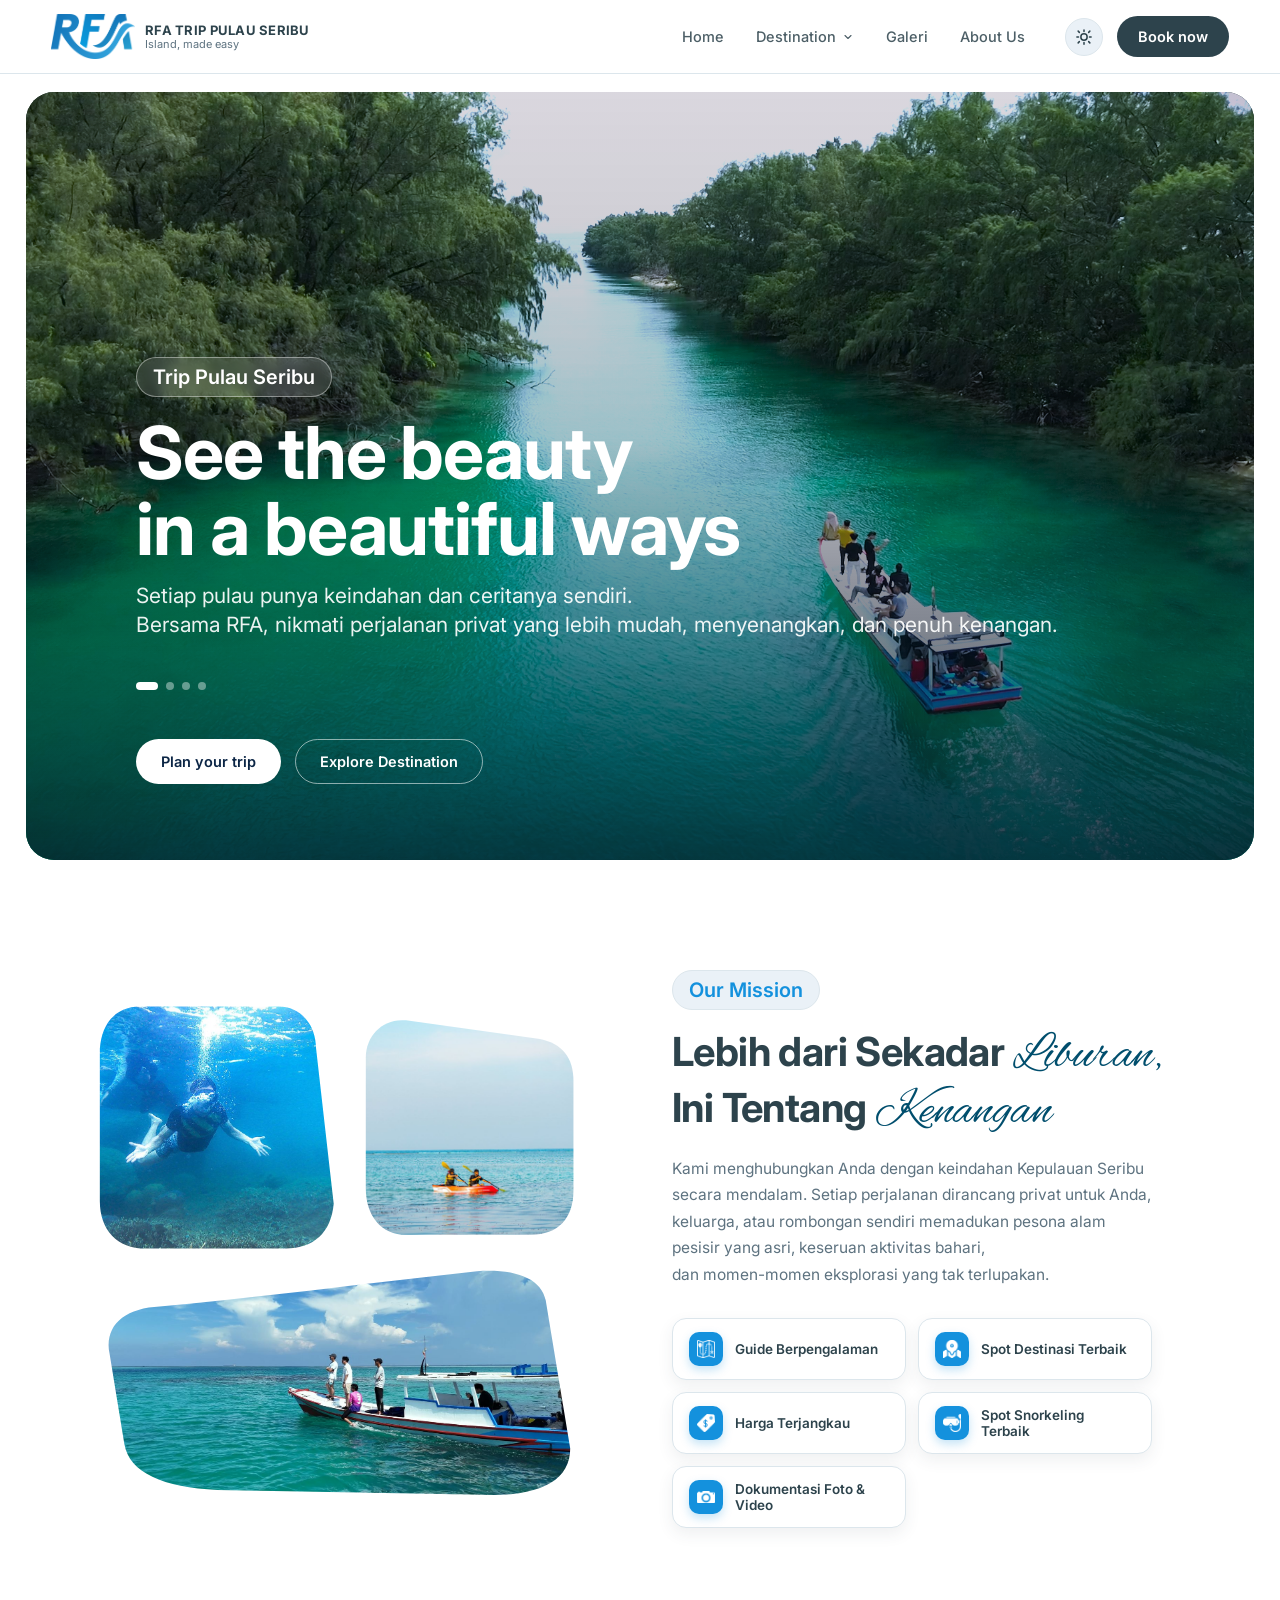
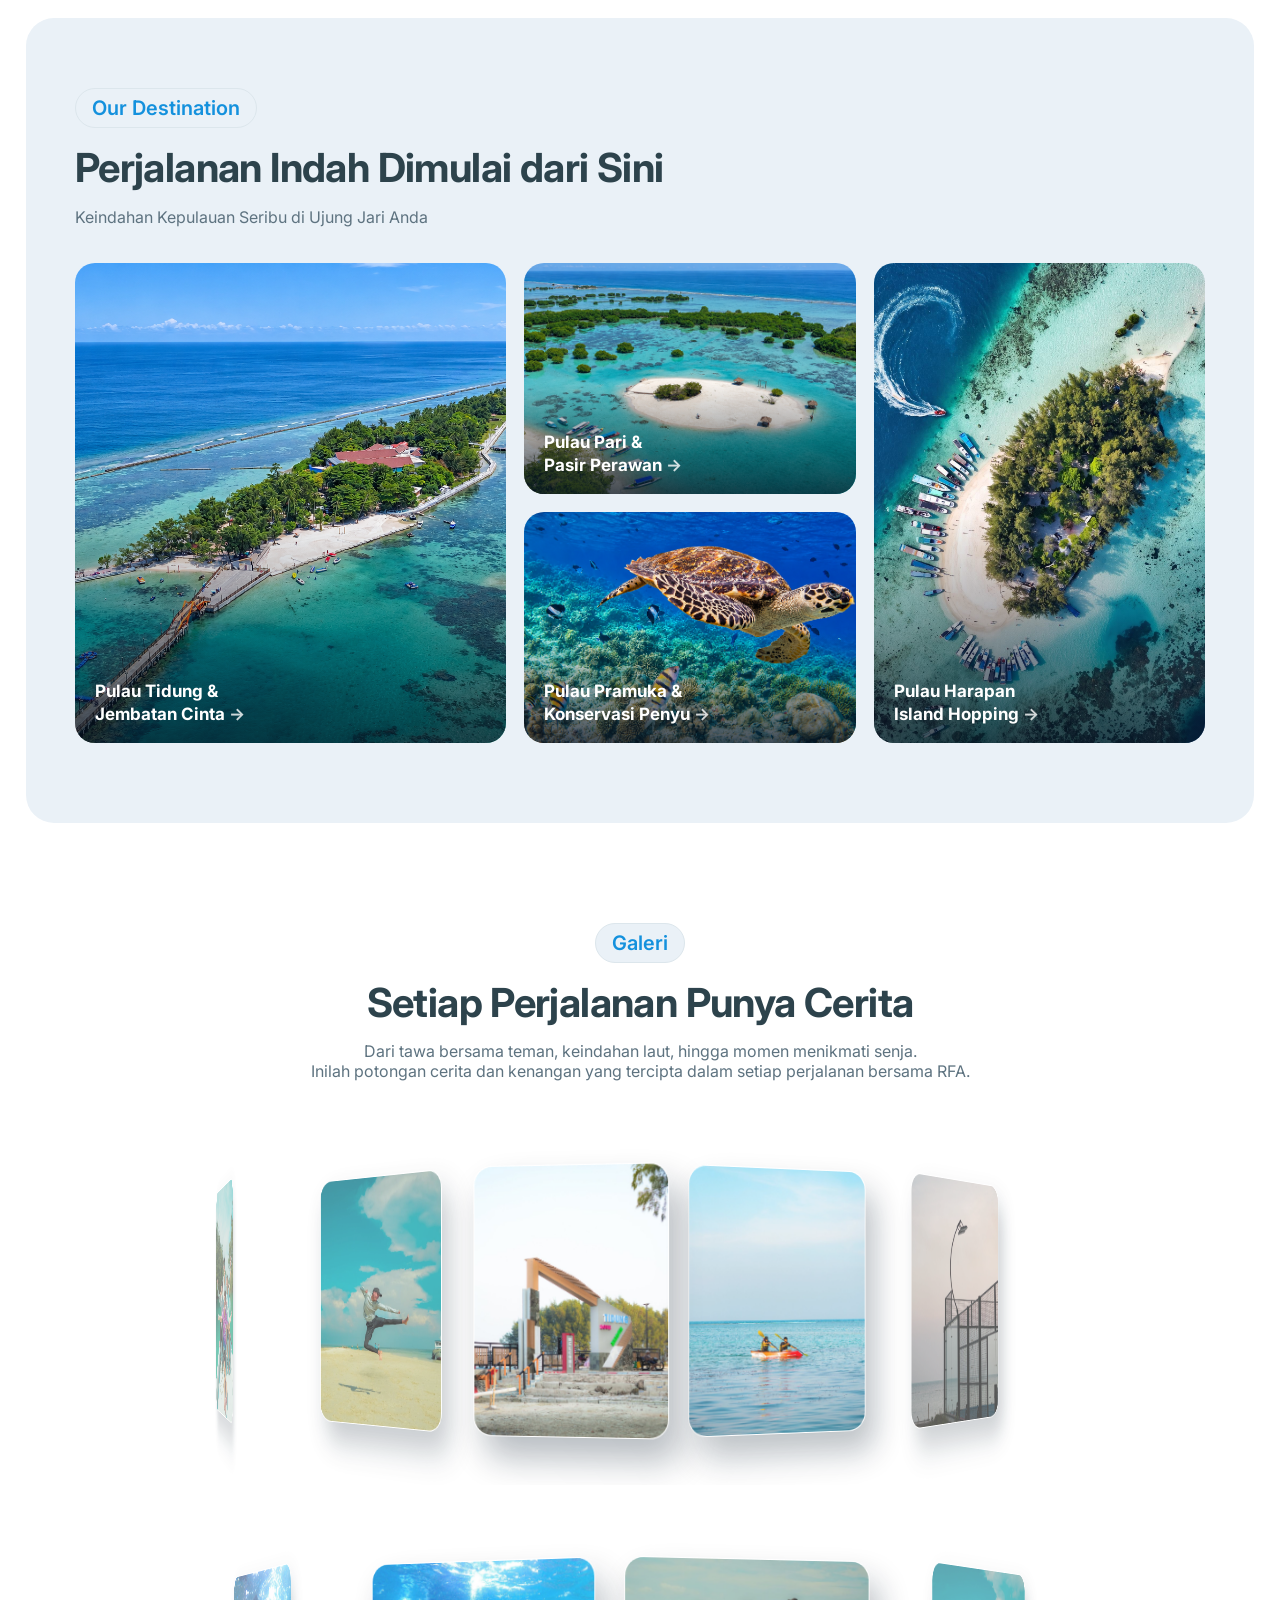
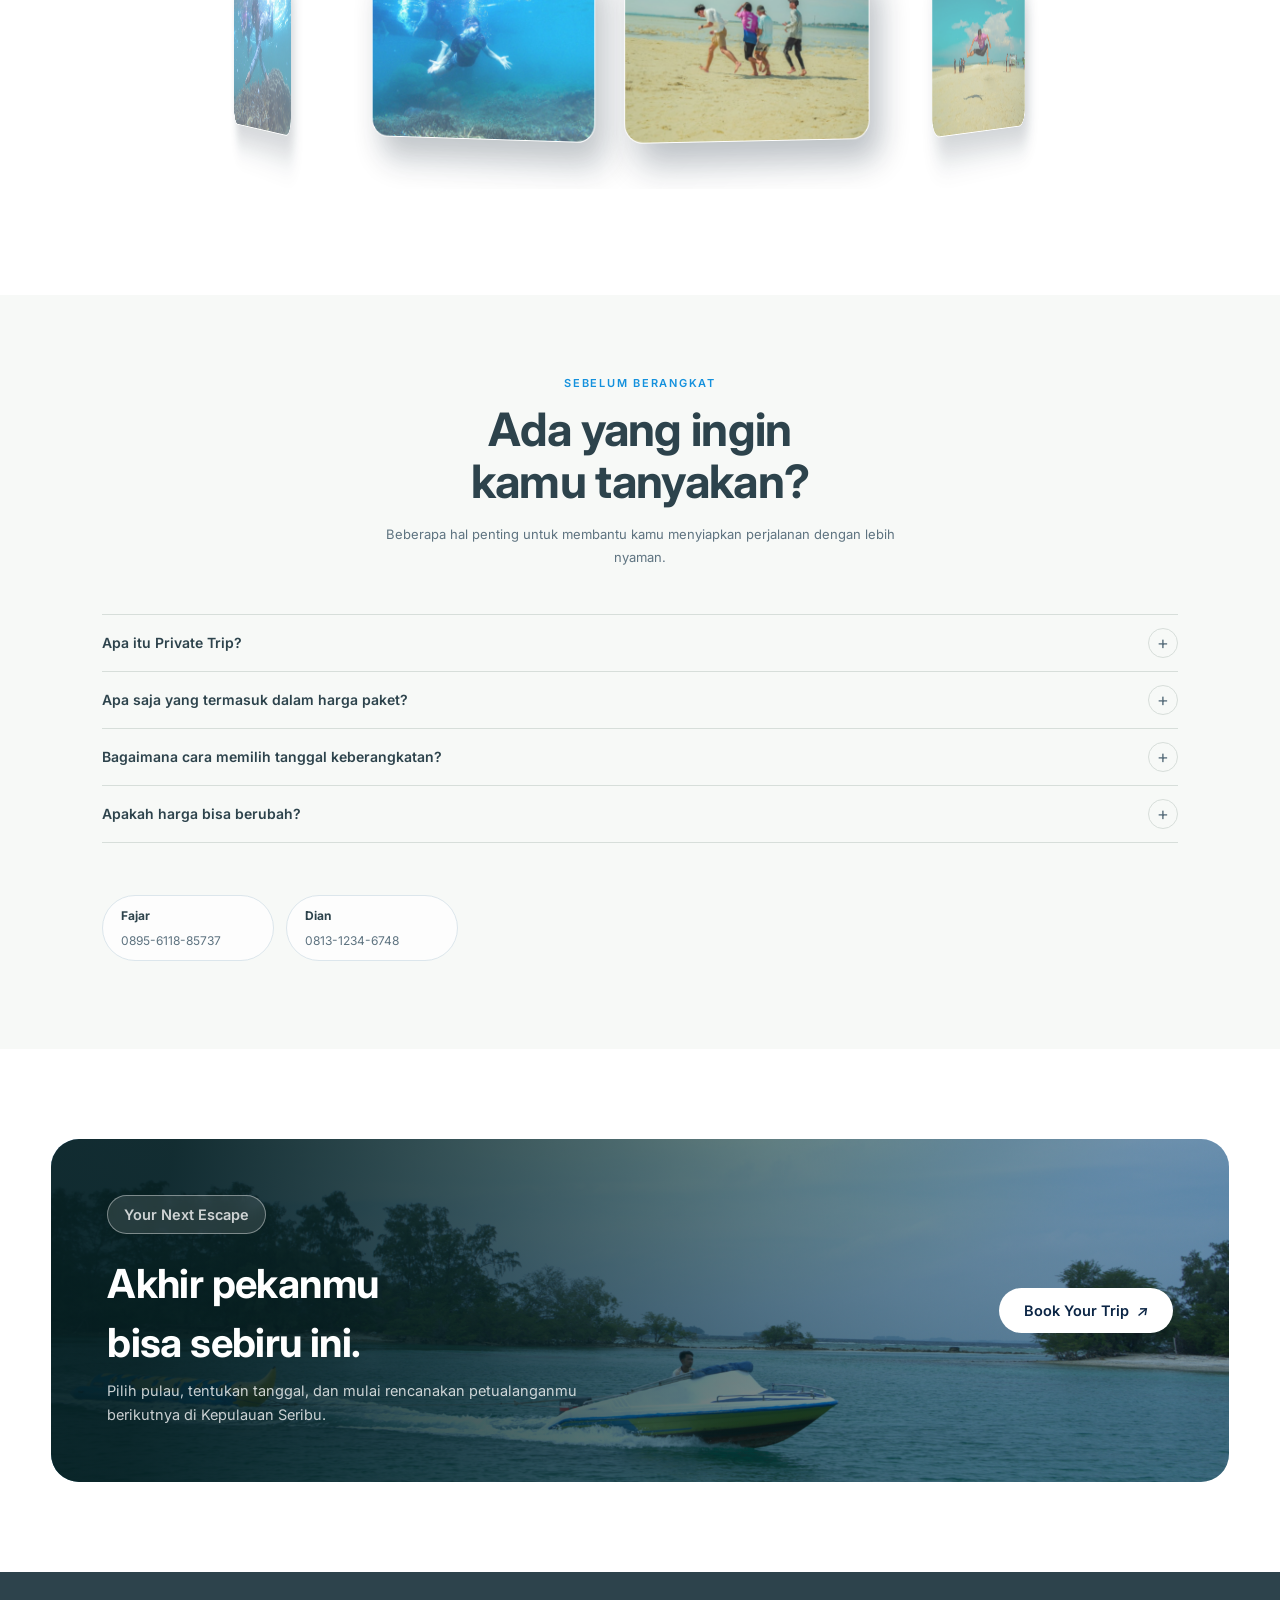
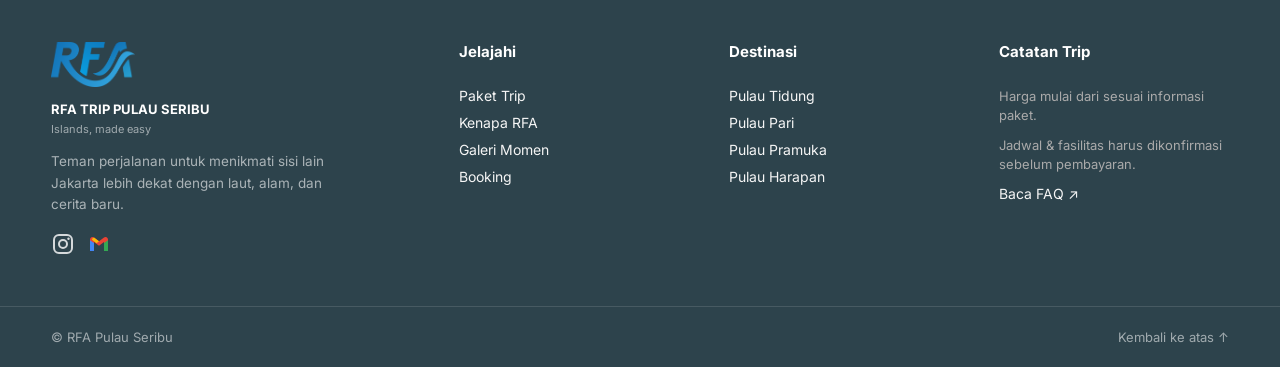
==== commit 62edf994: "Update index.html" ====
--- a/index.html
+++ b/index.html
@@ -177,7 +177,7 @@
     <p class="private-trip__desc">Beberapa hal penting untuk membantu kamu menyiapkan perjalanan dengan lebih nyaman.</p>
 
     <div class="faq-list">
-      <details class="faq-item" open>
+      <details class="faq-item" >
         <summary class="faq-item__question">Apa itu Private Trip?</summary>
         <div class="faq-item__answer">
           <p>Private trip adalah perjalanan khusus untuk rombonganmu sendiri, tanpa digabung dengan peserta lain. Hubungi kami untuk menyesuaikan rencana perjalanan:</p>
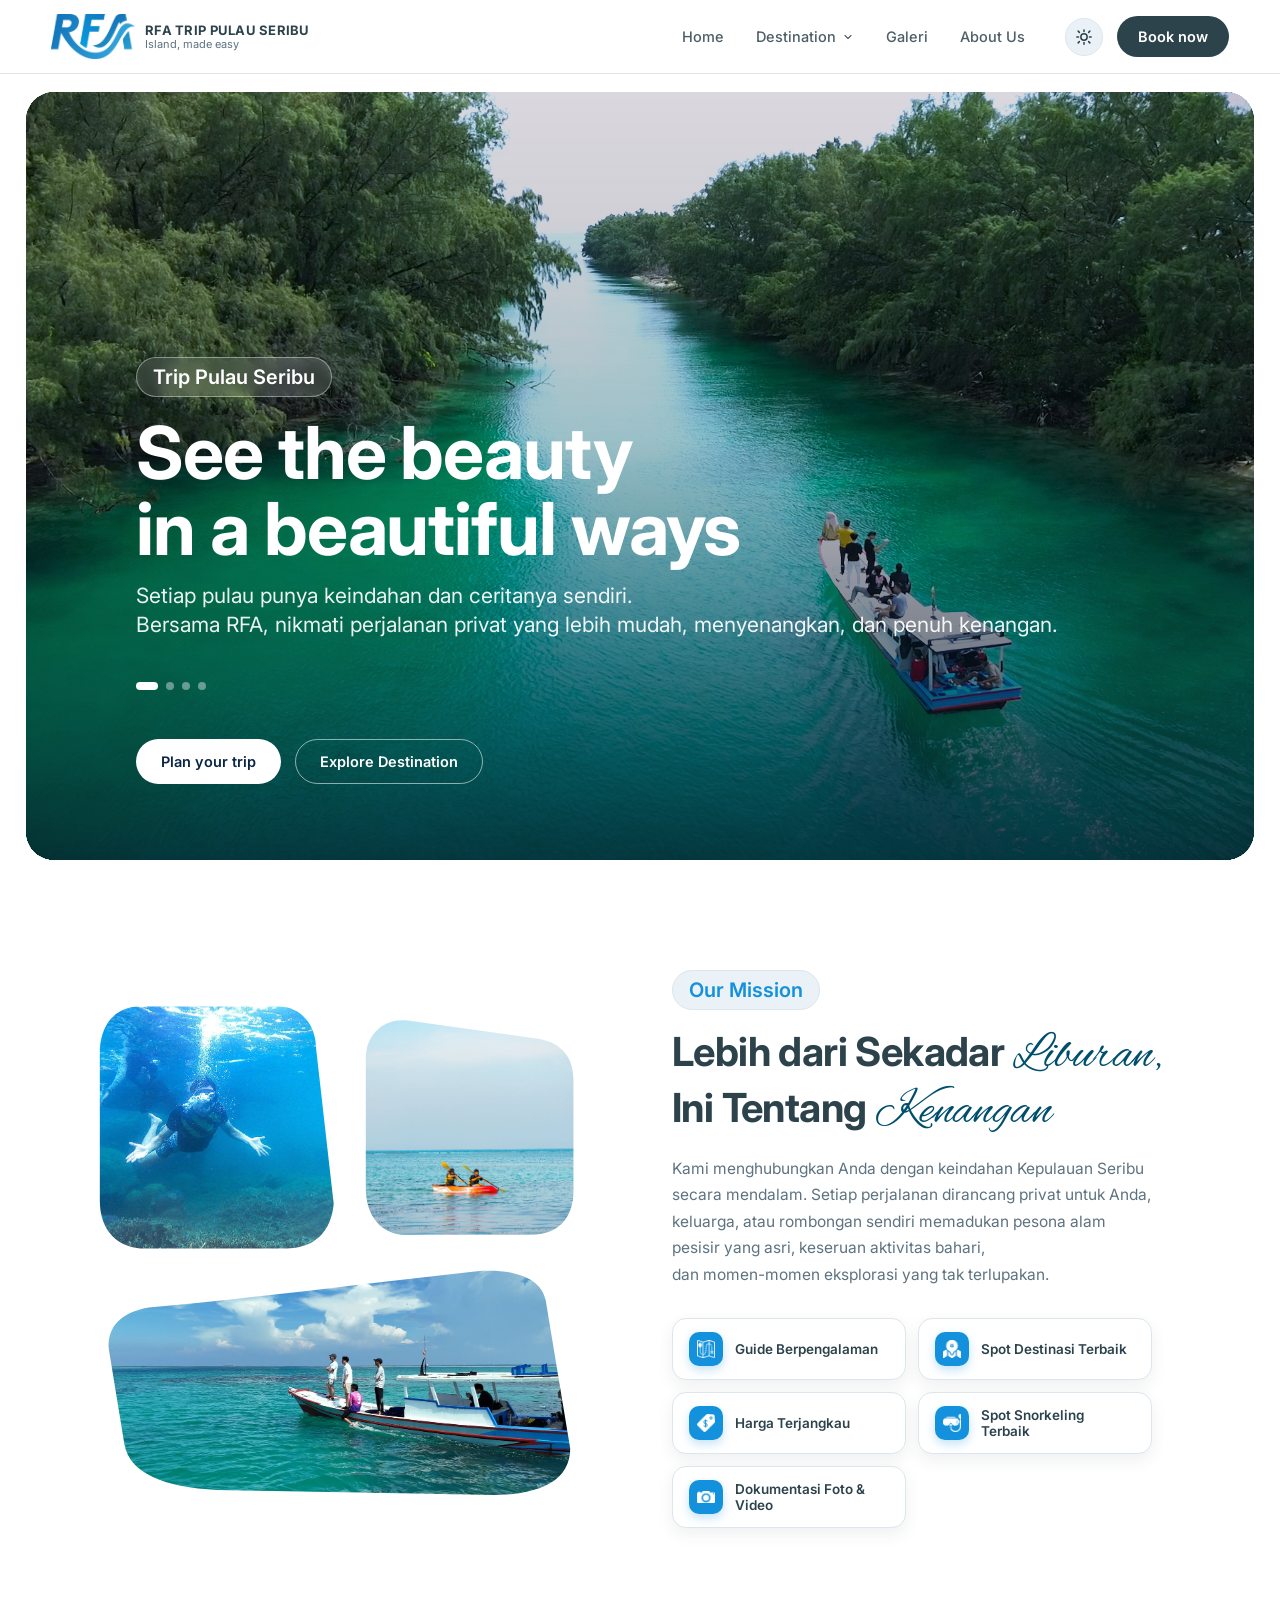
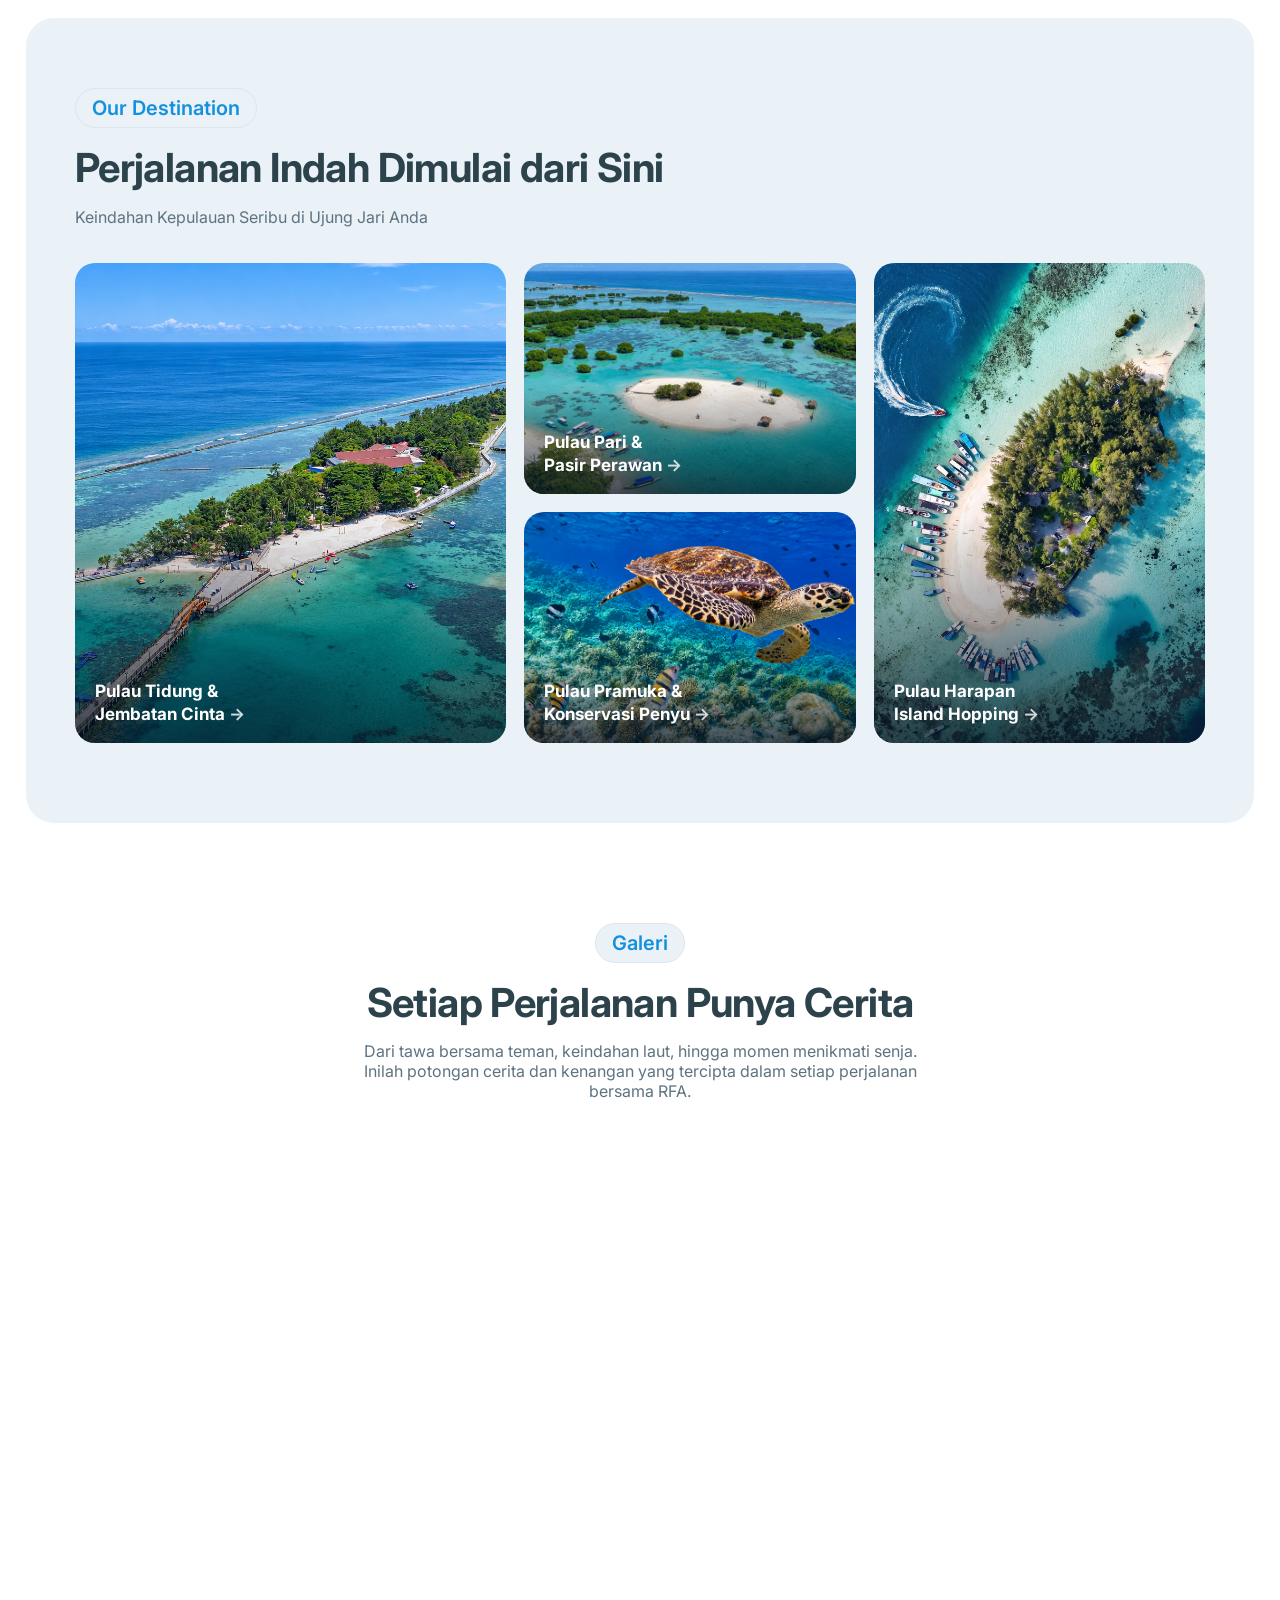
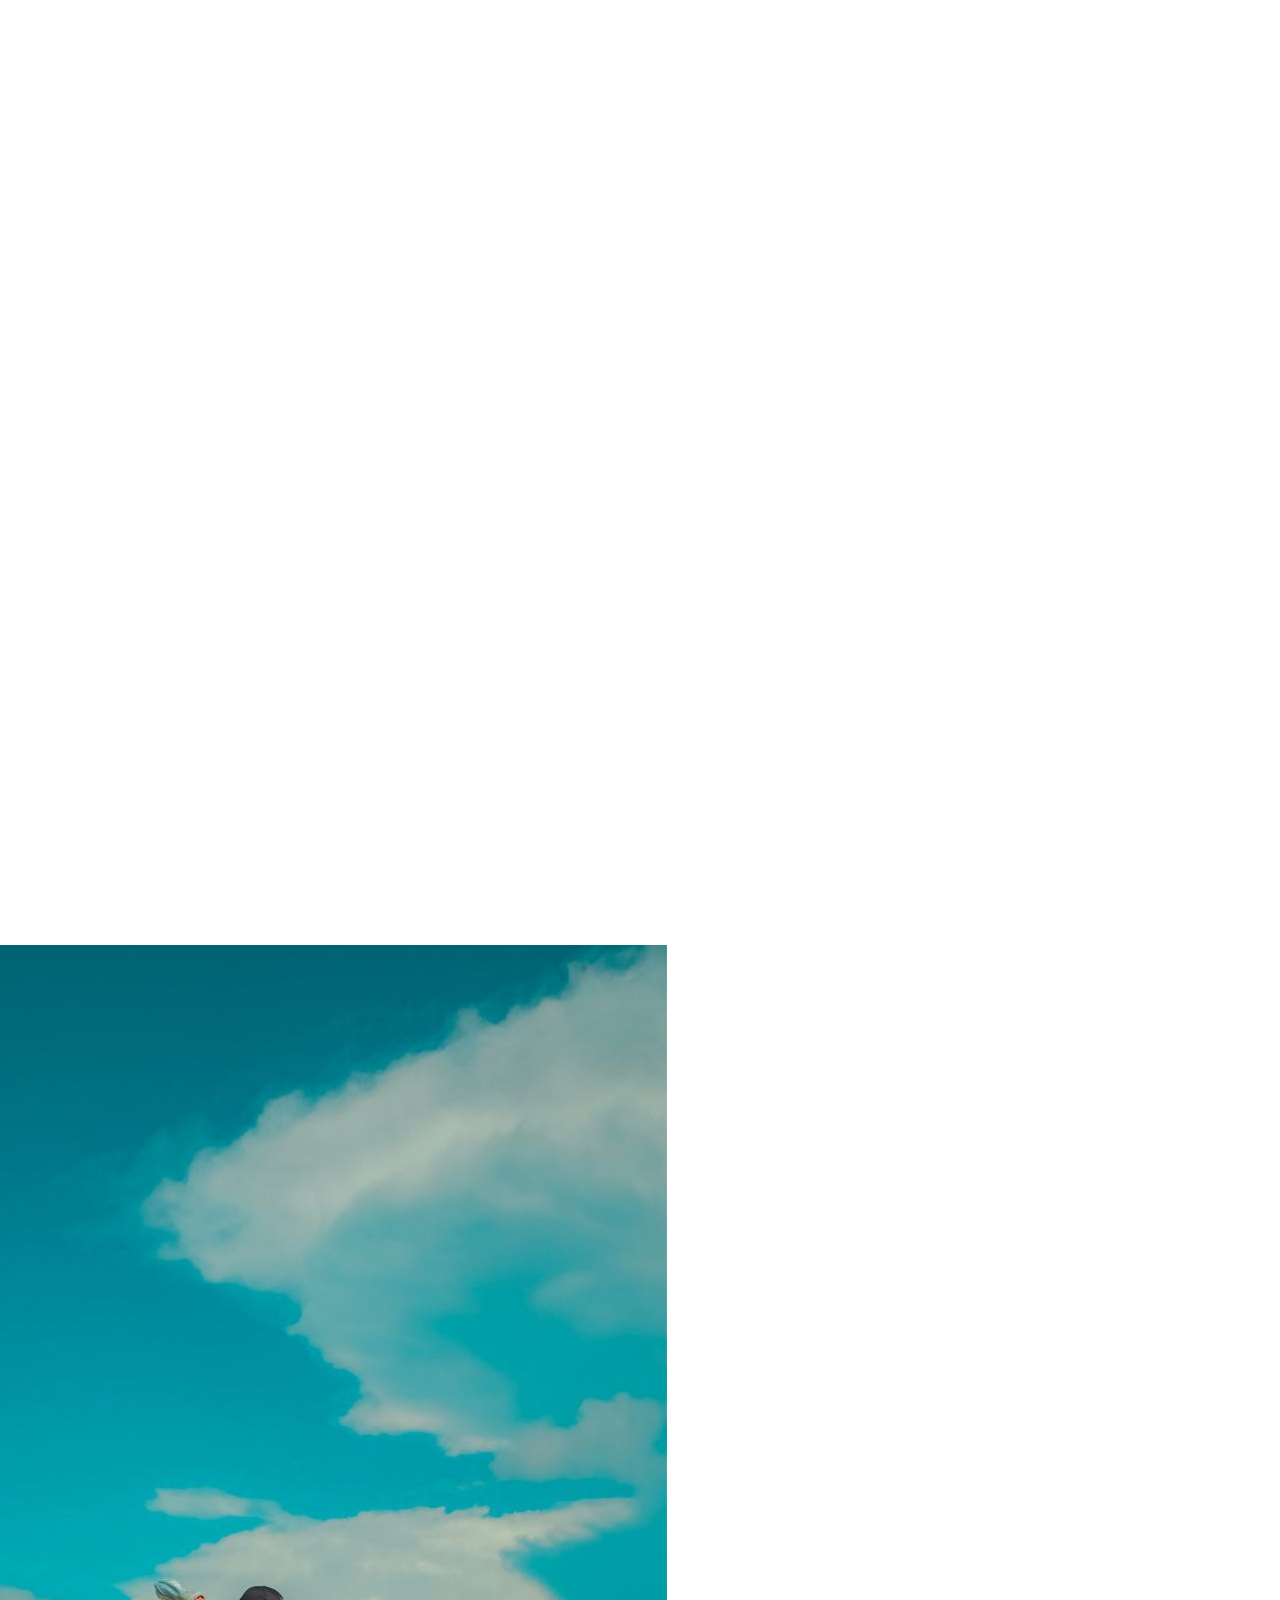
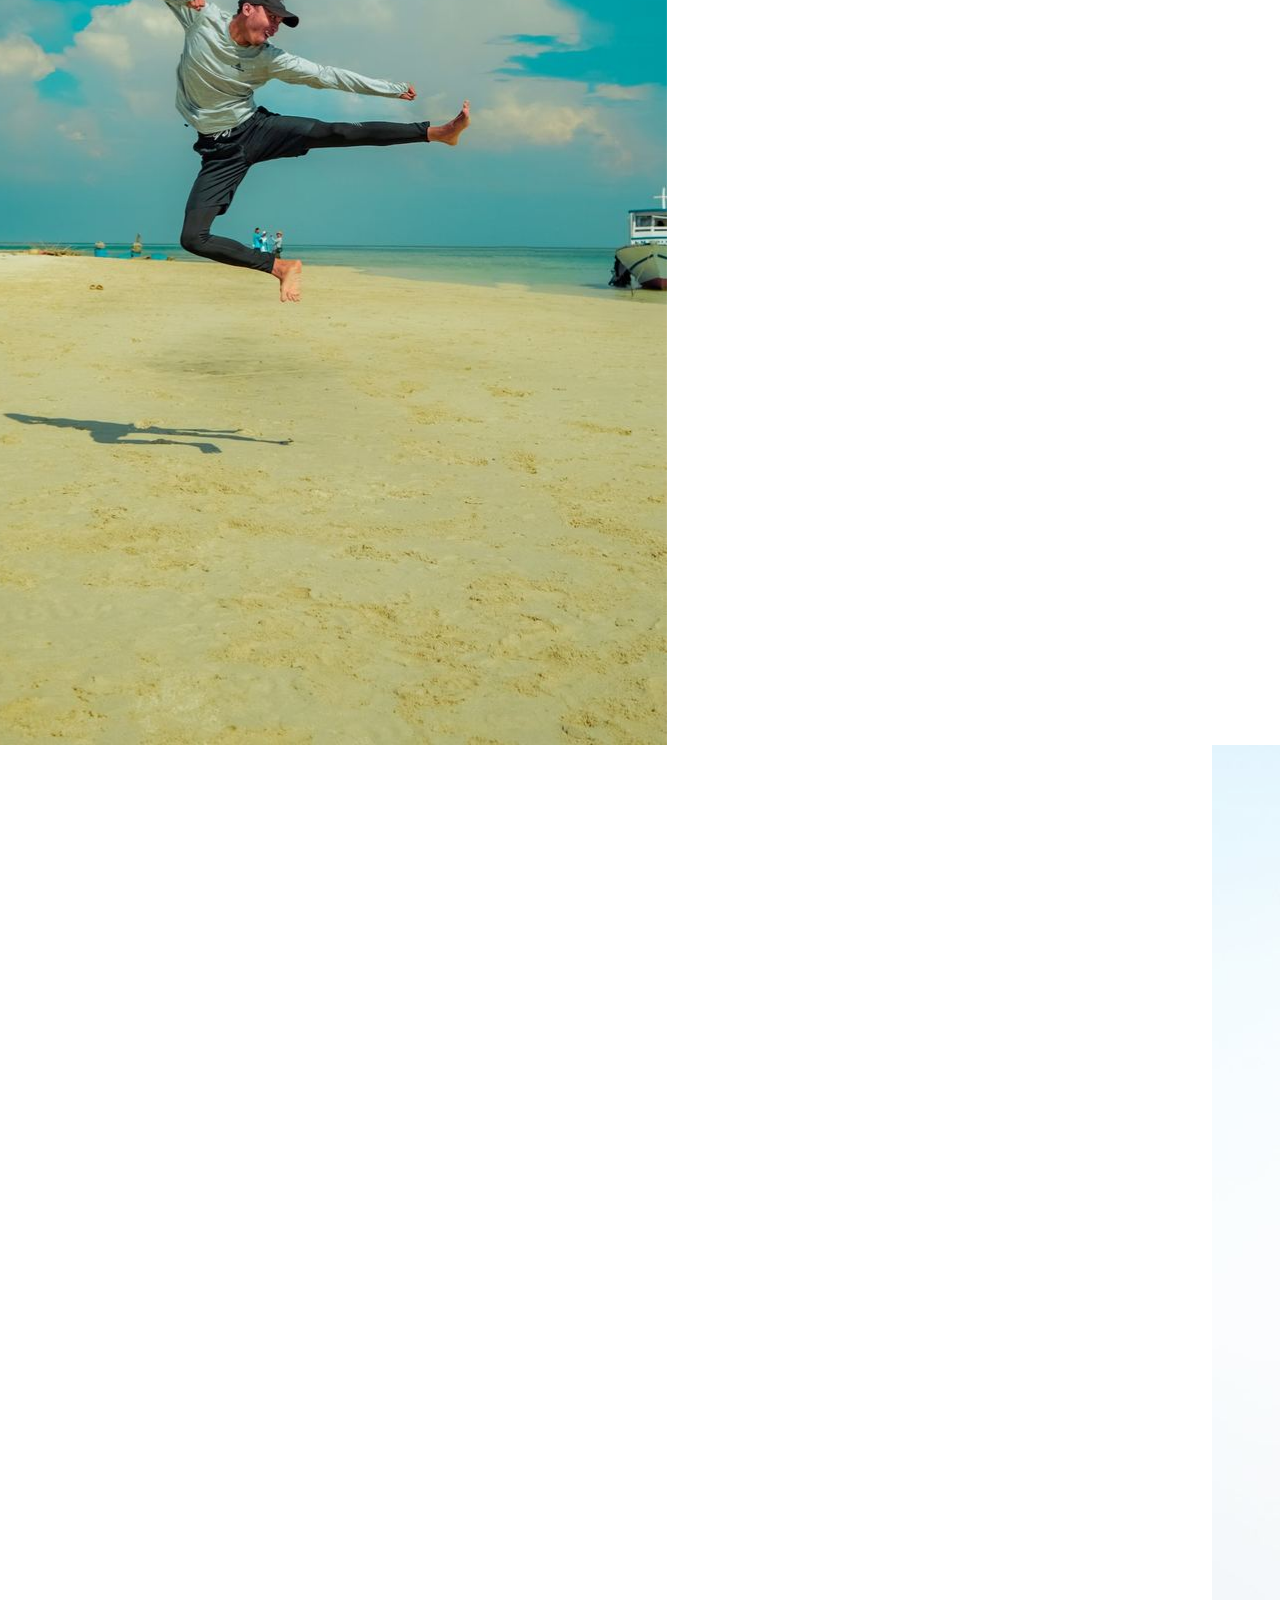
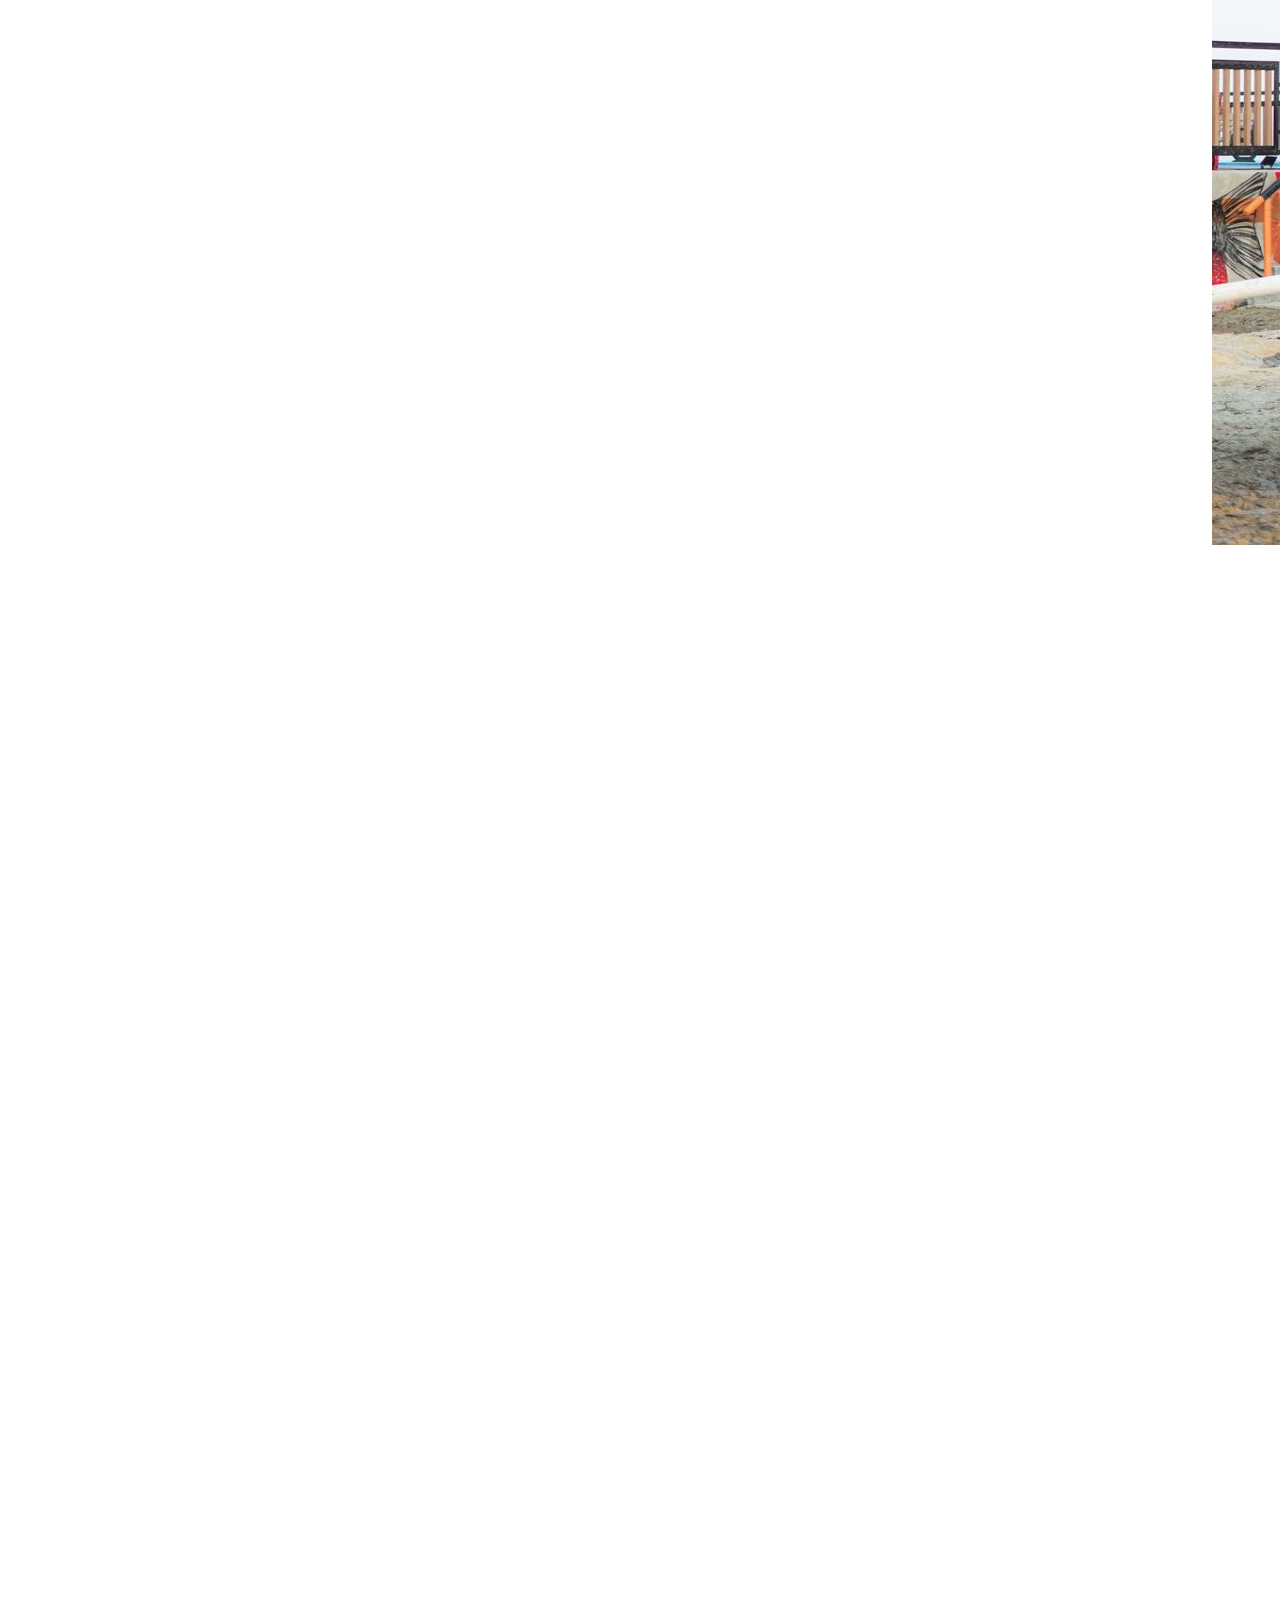
==== commit 3ca9ed68: "Update index.html" ====
--- a/index.html
+++ b/index.html
@@ -153,18 +153,33 @@
   <div class="container gallery__head">
     <p class="eyebrow">Galeri</p>
     <h2>Setiap Perjalanan Punya Cerita</h2>
-    <span class="section-desc">Dari tawa bersama teman, keindahan laut, hingga momen menikmati senja.<br></p>
-     <p> Inilah potongan cerita dan kenangan yang tercipta dalam setiap perjalanan bersama RFA.</p>
-  </div>
-
-  <div class="gallery-row" aria-label="Galeri foto potret">
-    <div class="gallery-strip container">
-      <div class="marquee marquee--portrait" id="portraitGallery" aria-label="Galeri foto potret" tabindex="0"></div>
-    </div>
-  </div>
-  <div class="gallery-row" aria-label="Galeri foto lanskap">
-    <div class="gallery-strip container">
-      <div class="marquee marquee--landscape" id="landscapeGallery" aria-label="Galeri foto lanskap" tabindex="0"></div>
+    <p class="section-desc">
+      Dari tawa bersama teman, keindahan laut, hingga momen menikmati senja.<br>
+      Inilah potongan cerita dan kenangan yang tercipta dalam setiap perjalanan bersama RFA.
+    </p>
+  </div>
+
+  <!-- Orbit 360° Baris 1: Foto Potret -->
+  <div class="gallery-row" aria-label="Galeri orbit 360 derajat potret">
+    <div class="orbit-stage orbit-stage--portrait" id="portraitGallery" tabindex="0" aria-label="Galeri foto potret 360 derajat, geser untuk memutar">
+      <div class="orbit-ring" id="portraitOrbitRing"></div>
+    </div>
+  </div>
+
+  <!-- Orbit 360° Baris 2: Foto Lanskap -->
+  <div class="gallery-row" aria-label="Galeri orbit 360 derajat lanskap">
+    <div class="orbit-stage orbit-stage--landscape" id="landscapeGallery" tabindex="0" aria-label="Galeri foto lanskap 360 derajat, geser untuk memutar">
+      <div class="orbit-ring" id="landscapeOrbitRing"></div>
+    </div>
+  </div>
+
+  <!-- Pratinjau Foto 3D (Cukup Swipe Kiri/Kanan atau Ketuk Luar untuk Tutup) -->
+  <div class="lightbox-3d" id="lightbox3D" aria-hidden="true" role="dialog" aria-modal="true" aria-label="Pratinjau Foto 3D">
+    <div class="lightbox-3d__backdrop" id="lightboxBackdrop"></div>
+    <div class="lightbox-3d__card" id="lightboxCard">
+      <img src="" alt="" id="lightboxImage">
+      <div class="lightbox-3d__glare" id="lightboxGlare"></div>
+      <span class="lightbox-3d__caption" id="lightboxCaption"></span>
     </div>
   </div>
 </section>
@@ -240,25 +255,27 @@
       </div>
       <p>Teman perjalanan untuk menikmati sisi lain Jakarta  lebih dekat dengan laut, alam, dan cerita baru.</p>
       <div class="footer__socials" aria-label="Instagram dan Gmail">
-          <a href ="https://www.instagram.com/rfa.pulauseribu/" target="_blank" rel="noopener" class="footer__social-icon" role="img" aria-label="Instagram" title="Instagram">
-            <span class="footer__social-icon" role="img" aria-label="Instagram" title="Instagram">
-              <svg viewBox="0 0 24 24" aria-hidden="true">
-                <rect x="3" y="3" width="18" height="18" rx="5" fill="none" stroke="currentColor" stroke-width="2"/>
-                <circle cx="12" cy="12" r="4" fill="none" stroke="currentColor" stroke-width="2"/>
-                <circle cx="17.5" cy="6.8" r="1.2" fill="currentColor"/>
-              </svg>
-            </span>
-          </a>
-          <a href="mailto:rfamandirisukses@gmail.com" target="_blank" rel="noopener" class="footer__social-icon" role="img" aria-label="Gmail" title="Gmail">
-            <span class="footer__social-icon footer__social-icon--gmail" role="img" aria-label="Gmail" title="Gmail">
-              <svg viewBox="0 0 24 24" aria-hidden="true">
-                <path d="M3 7.5A2.5 2.5 0 0 1 7 5.5l5 3.8 5-3.8a2.5 2.5 0 0 1 4 2V19h-4V10l-5 3.8L7 10v9H3V7.5Z" fill="#EA4335"/>
-                <path d="M3 8.2 7 11v8H3V8.2Z" fill="#4285F4"/>
-                <path d="M17 11l4-2.8V19h-4v-8Z" fill="#34A853"/>
-                <path d="m7 5.5 5 3.8-2.4 2L5 7.7A2.5 2.5 0 0 1 7 5.5Z" fill="#FBBC04"/>
-              </svg>
-            </span>
-          </a>
+        <a href="https://www.instagram.com/rfa.pulauseribu/" target="_blank" rel="noopener" class="footer__social-link" aria-label="Instagram RFA Pulau Seribu">
+          <span class="footer__social-icon" aria-hidden="true">
+            <svg viewBox="0 0 24 24">
+              <rect x="3" y="3" width="18" height="18" rx="5" fill="none" stroke="currentColor" stroke-width="2"/>
+              <circle cx="12" cy="12" r="4" fill="none" stroke="currentColor" stroke-width="2"/>
+              <circle cx="17.5" cy="6.8" r="1.2" fill="currentColor"/>
+            </svg>
+          </span>
+          <span>@rfa.pulauseribu</span>
+        </a>
+        <a href="mailto:rfamandirisukses@gmail.com" class="footer__social-link" aria-label="Email RFA">
+          <span class="footer__social-icon footer__social-icon--gmail" aria-hidden="true">
+            <svg viewBox="0 0 24 24">
+              <path d="M3 7.5A2.5 2.5 0 0 1 7 5.5l5 3.8 5-3.8a2.5 2.5 0 0 1 4 2V19h-4V10l-5 3.8L7 10v9H3V7.5Z" fill="#EA4335"/>
+              <path d="M3 8.2 7 11v8H3V8.2Z" fill="#4285F4"/>
+              <path d="M17 11l4-2.8V19h-4v-8Z" fill="#34A853"/>
+              <path d="m7 5.5 5 3.8-2.4 2L5 7.7A2.5 2.5 0 0 1 7 5.5Z" fill="#FBBC04"/>
+            </svg>
+          </span>
+          <span>rfamandirisukses@gmail.com</span>
+        </a>
       </div>
     </div>
 
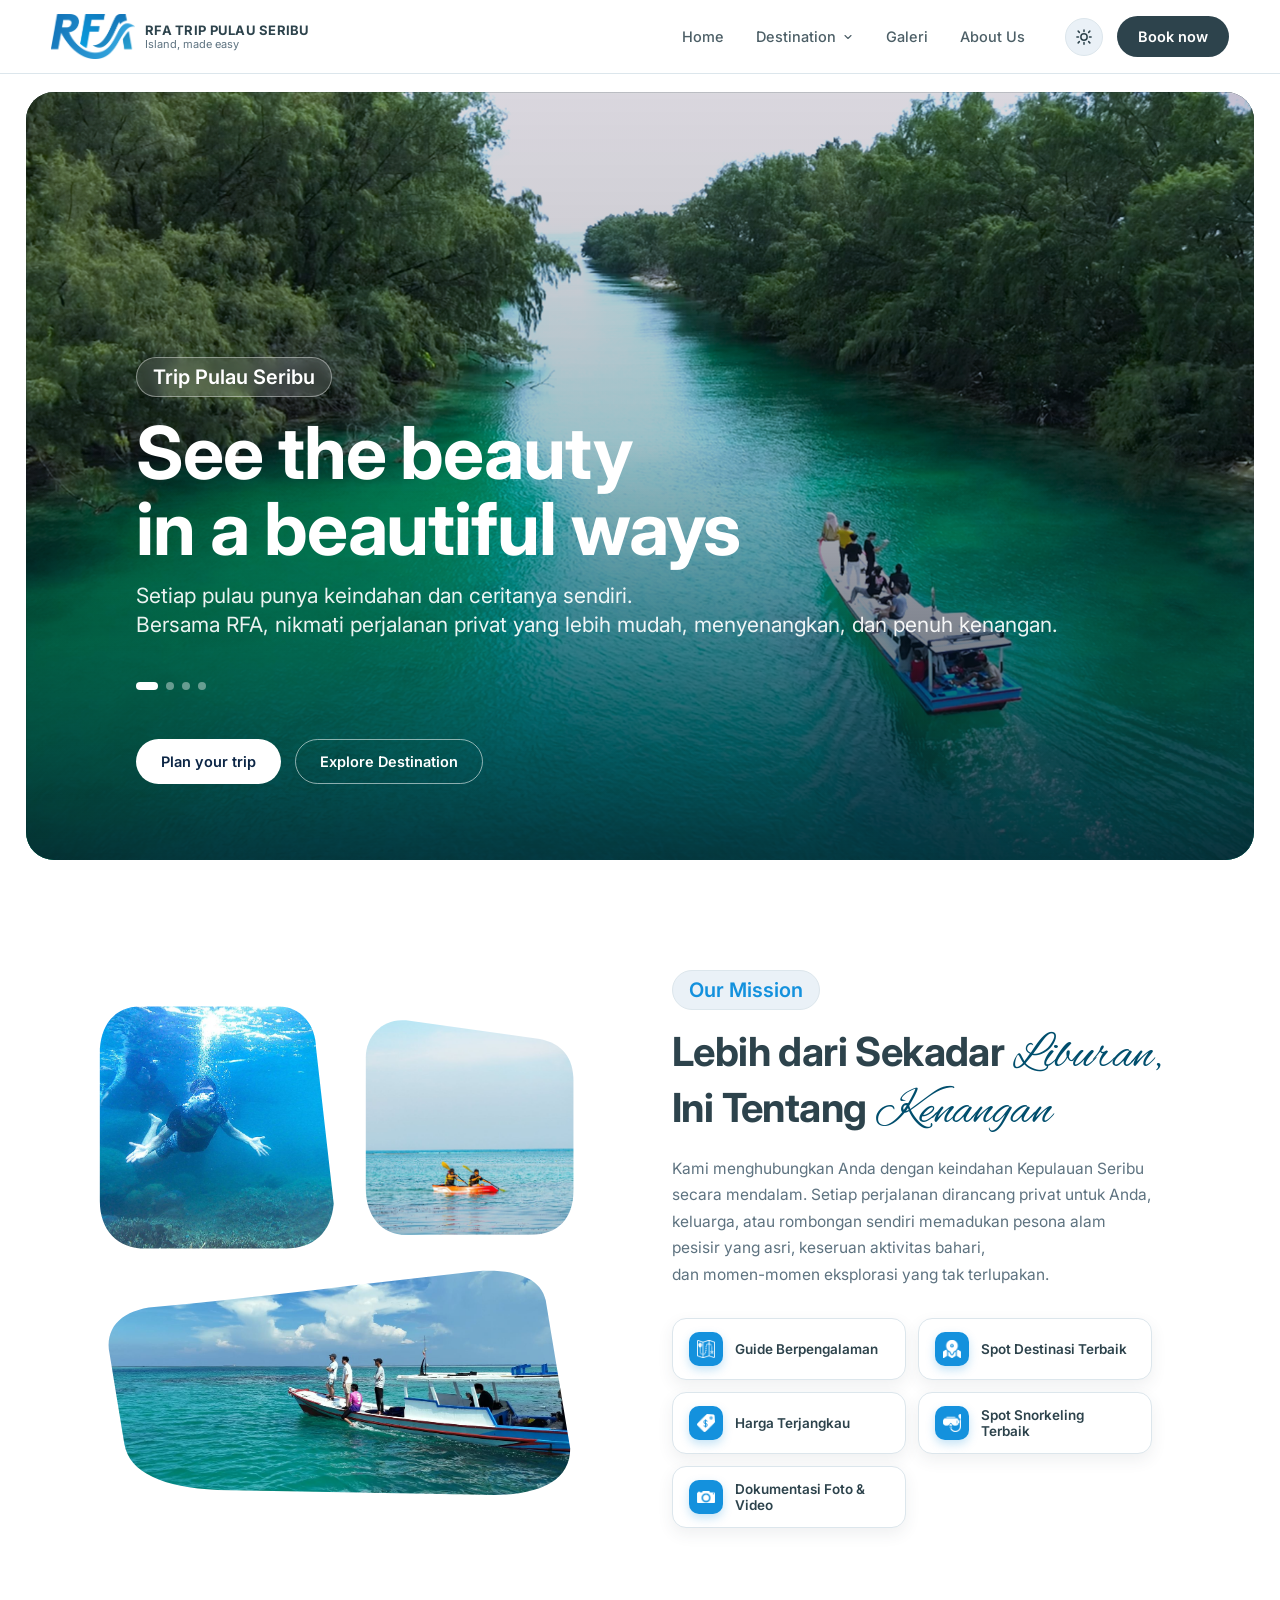
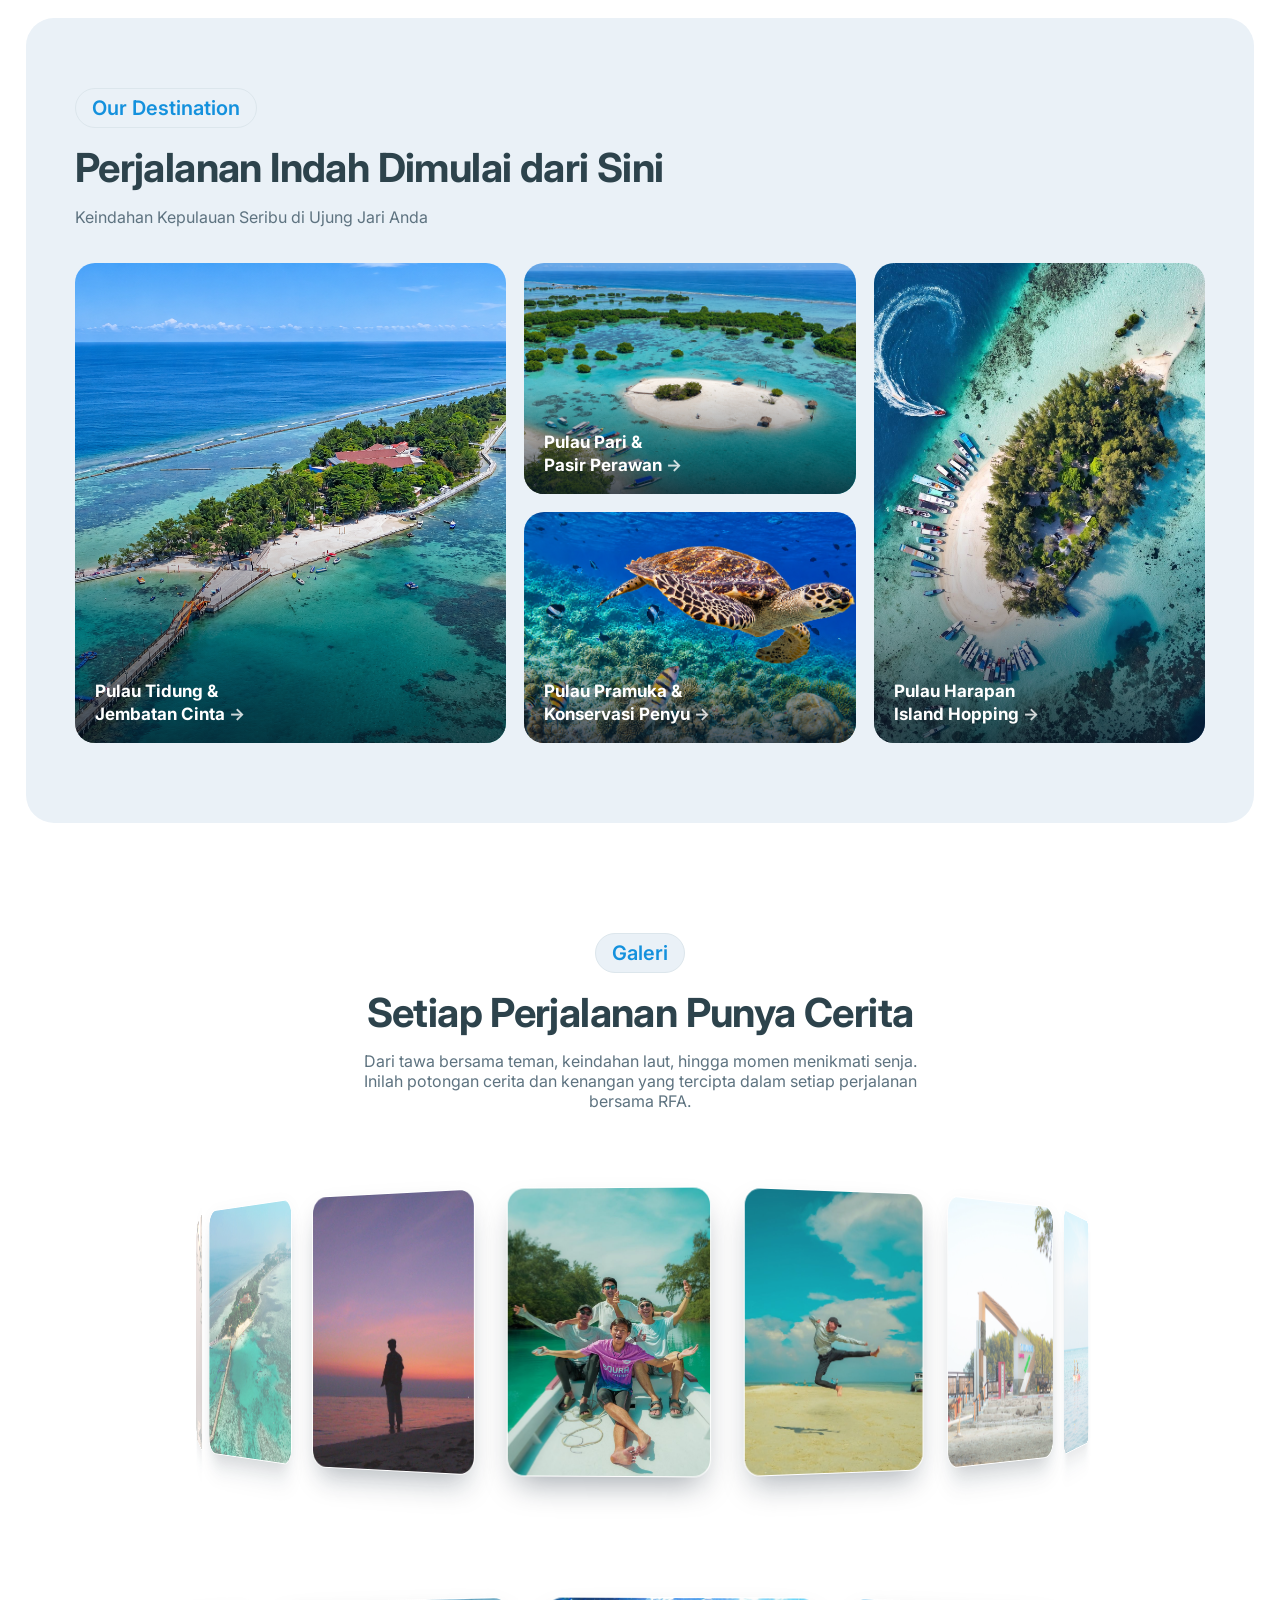
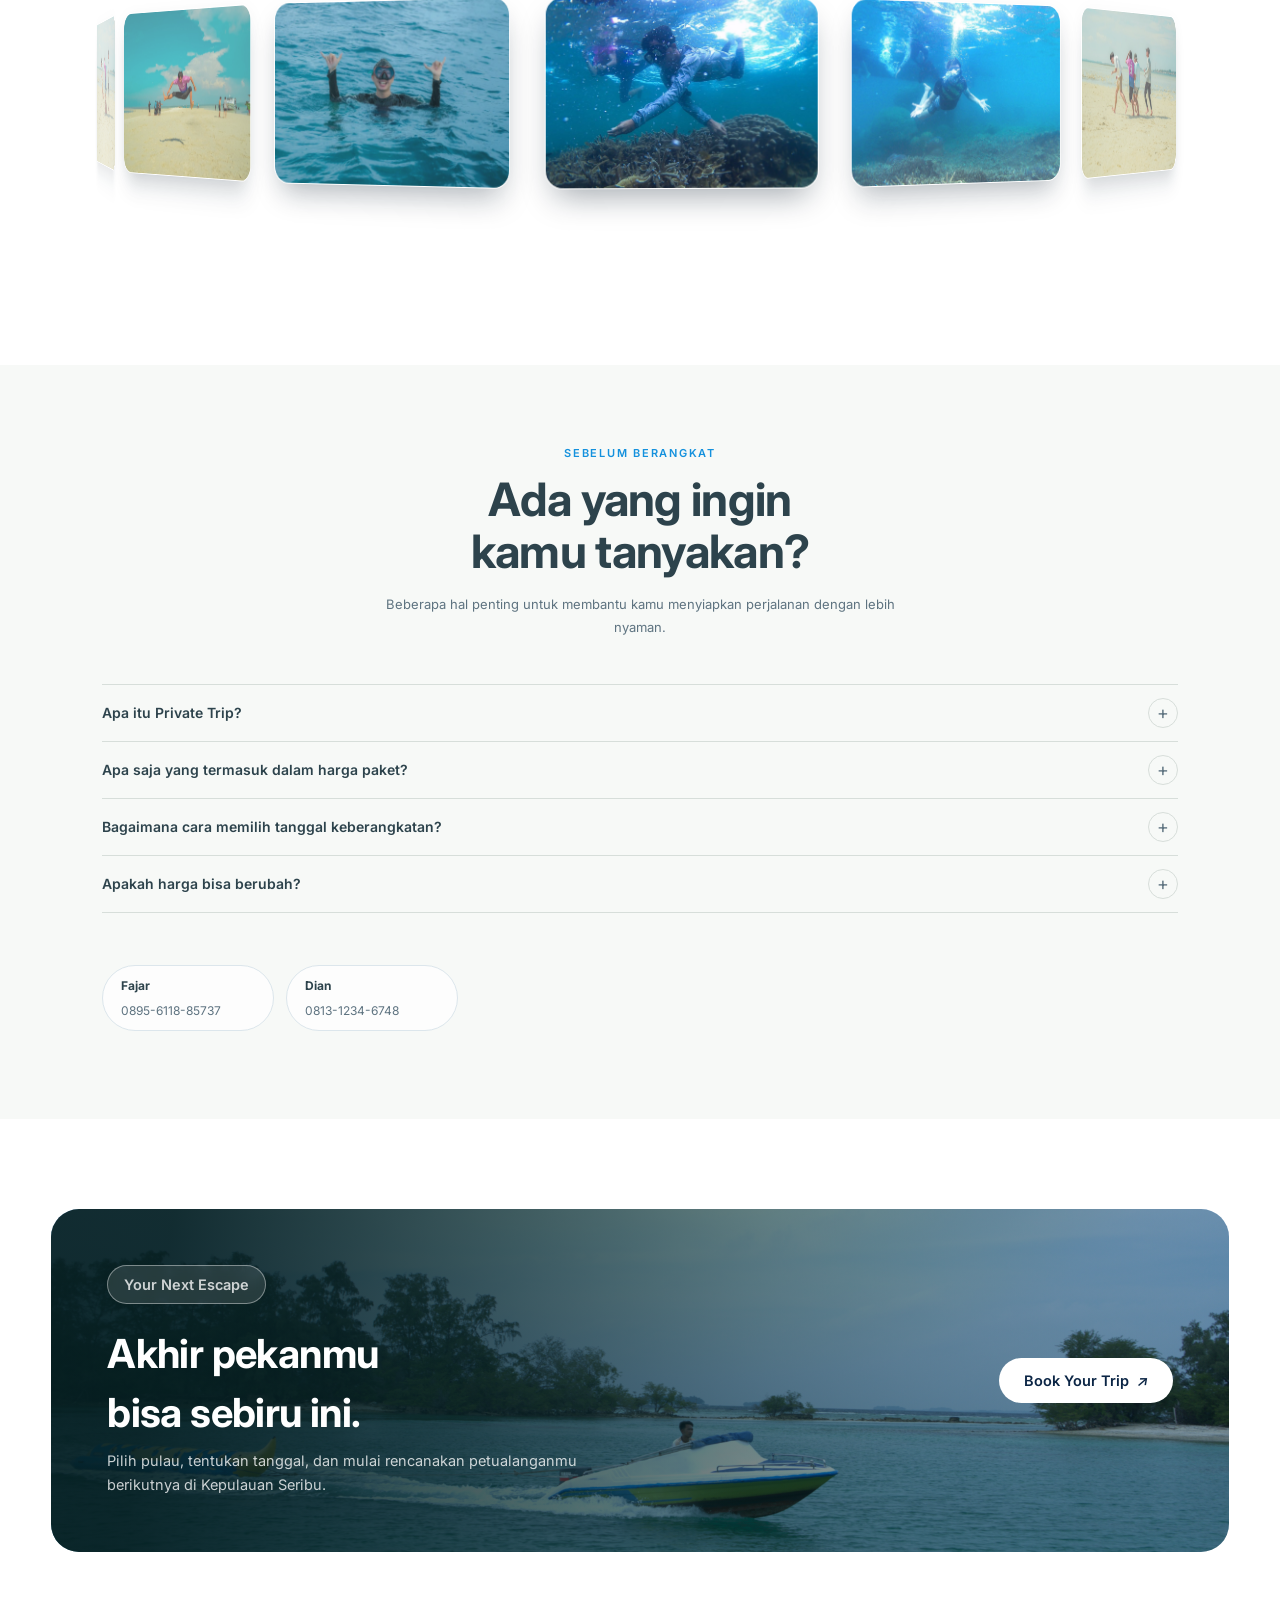
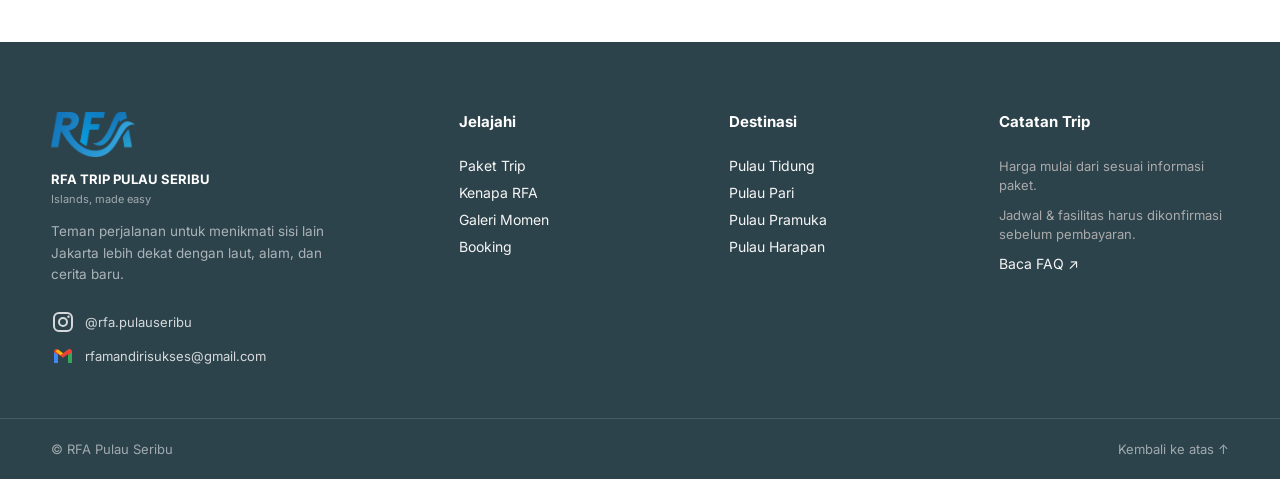
==== commit c86661a2: "Add files via upload" ====
--- a/index.html
+++ b/index.html
@@ -35,10 +35,10 @@
           <svg class="navlink__chevron" width="12" height="12" viewBox="0 0 24 24" fill="none"><path d="M6 9l6 6 6-6" stroke="currentColor" stroke-width="2.2" stroke-linecap="round" stroke-linejoin="round"/></svg>
         </button>
         <div class="nav-dropdown__panel" id="destPanel">
-          <a href="#destination" data-island="tidung">Pulau Tidung</a>
-          <a href="#destination" data-island="pramuka">Pulau Pramuka</a>
-          <a href="#destination" data-island="pari">Pulau Pari</a>
-          <a href="#destination" data-island="harapan">Pulau Harapan</a>
+          <a href="tidung.html" data-island="tidung">Pulau Tidung</a>
+          <a href="pramuka.html" data-island="pramuka">Pulau Pramuka</a>
+          <a href="pari.html" data-island="pari">Pulau Pari</a>
+          <a href="harapan.html" data-island="harapan">Pulau Harapan</a>
         </div>
       </div>
 
@@ -128,19 +128,19 @@
     <p class="section-desc">Keindahan Kepulauan Seribu di Ujung Jari Anda</p>
 
     <div class="dest-grid">
-      <a href="#" class="dest-card dest-card--tidung">
+      <a href="tidung.html" class="dest-card dest-card--tidung">
         <img src="assets/images/Pulau Tidung.png" alt="Pulau Tidung & Jembatan Cinta">
         <span class="dest-card__label">Pulau Tidung &amp; <br>Jembatan Cinta <i>→</i></span>
       </a>
-      <a href="#" class="dest-card dest-card--pari">
+      <a href="pari.html" class="dest-card dest-card--pari">
         <img src="assets/images/Pulau Pari.png" alt="Pulau Pari & Pasir Perawan">
         <span class="dest-card__label">Pulau Pari &amp; <br>Pasir Perawan <i>→</i></span>
       </a>
-      <a href="#" class="dest-card dest-card--pramuka">
+      <a href="pramuka.html" class="dest-card dest-card--pramuka">
         <img src="assets/images/Pulau Pramuka - Penyu.png" alt="Pulau Pramuka & Konservasi Penyu">
         <span class="dest-card__label">Pulau Pramuka &amp; <br>Konservasi Penyu <i>→</i></span>
       </a>
-      <a href="#" class="dest-card dest-card--harapan">
+      <a href="harapan.html" class="dest-card dest-card--harapan">
         <img src="assets/images/Pulau Harapan.jpeg" alt="Pulau Harapan Island Hopping">
         <span class="dest-card__label">Pulau Harapan <br>Island Hopping <i>→</i></span>
       </a>
--- a/css/style.css
+++ b/css/style.css
@@ -433,63 +433,170 @@
 .dest-card--harapan{ grid-row: 1 / 3; grid-column: 3 / 4; }
 
 /* =========================================================
-   GALLERY
+   GALLERY — Dual 360° Orbit Curve (100% Native Sharpness)
    ========================================================= */
-.gallery{ padding: 10px 0 72px; overflow:hidden; }
-.gallery__head{ text-align:center; margin-bottom: 44px; }
-.gallery__head .section-desc{ margin-inline:auto; }
-
-.gallery-row{ margin-bottom: 34px; }
-.gallery-strip{
-  display:flex;
-  align-items:center;
-}
-
-.marquee{
-  position:relative;
-  display:flex;
-  gap:8px;
-  flex:1;
-  min-width:0;
-  perspective:1100px;
-  transform-style:preserve-3d;
-  overflow-x: auto;
-  overflow-y: hidden;
-  padding: 36px 0 44px;
-  -webkit-overflow-scrolling: touch;
-  touch-action:pan-x pan-y;
-  scrollbar-width: none;
-  -ms-overflow-style: none;
-  scroll-behavior:auto;
-  cursor:grab;
-}
-.marquee:active{ cursor:grabbing; }
-.marquee::-webkit-scrollbar{ display:none; }
-.marquee.is-resetting{ scroll-behavior:auto; }
-
-.marquee img{
-  height: clamp(220px, 29vw, 280px);
-  width: clamp(155px, 21vw, 205px);
-  object-fit:cover;
-  border:1px solid rgba(255,255,255,.22);
+.gallery {
+  padding: 20px 0 96px;
+  overflow-x: hidden;
+  overflow-y: visible;
+  position: relative;
+}
+.gallery__head {
+  text-align: center;
+  margin-bottom: 36px;
+}
+.gallery__head .section-desc {
+  margin-inline: auto;
+}
+
+.gallery-row {
+  margin-bottom: 36px;
+}
+.gallery-row:last-of-type {
+  margin-bottom: 0;
+}
+
+/* Panggung 3D — perspective-origin tepat di tengah (50% 50%) agar foto depan tidak terdistorsi */
+.orbit-stage {
+  position: relative;
+  width: 100%;
+  perspective: 1400px;
+  perspective-origin: 50% 50%;
+  display: flex;
+  align-items: center;
+  justify-content: center;
+  overflow: visible;
+  padding: 28px 0;
+  cursor: grab;
+  user-select: none;
+  -webkit-user-select: none;
+  touch-action: pan-y;
+  outline: none;
+}
+.orbit-stage:active {
+  cursor: grabbing;
+}
+
+.orbit-stage--portrait {
+  height: clamp(280px, 36vw, 370px);
+}
+.orbit-stage--landscape {
+  height: clamp(210px, 27vw, 280px);
+}
+
+/* Cincin Pusat 360° */
+.orbit-ring {
+  position: relative;
+  transform-style: preserve-3d;
+}
+
+.orbit-stage--portrait .orbit-ring {
+  width: clamp(150px, 20vw, 205px);
+  height: clamp(215px, 28vw, 290px);
+}
+.orbit-stage--landscape .orbit-ring {
+  width: clamp(195px, 26vw, 275px);
+  height: clamp(138px, 18vw, 192px);
+}
+
+/* Kartu Foto — TANPA transform-style: preserve-3d agar tidak bentrok dengan overflow: hidden */
+.orbit-card {
+  position: absolute;
+  inset: 0;
+  border-radius: 18px;
+  overflow: hidden;
+  background: var(--bg-card);
+  border: 1.5px solid rgba(255, 255, 255, 0.28);
+  box-shadow: 0 16px 32px -10px rgba(8, 24, 40, 0.38);
+  backface-visibility: hidden;
+  -webkit-backface-visibility: hidden;
+  transition: box-shadow 0.3s ease, border-color 0.3s ease;
+}
+.orbit-card img {
+  width: 100%;
+  height: 100%;
+  object-fit: cover;
+  pointer-events: none;
+  user-select: none;
+  -webkit-user-drag: none;
+  image-rendering: -webkit-optimize-contrast;
+}
+
+@media (hover: hover) and (pointer: fine) {
+  .orbit-card:hover {
+    border-color: var(--brand);
+    box-shadow: 0 22px 42px -8px rgba(20, 145, 221, 0.42);
+  }
+}
+
+/* Lightbox Pratinjau — Tanpa 3D Matrix & Tanpa Backdrop-Filter di dalam kartu agar 100% Tajam */
+.lightbox-3d {
+  position: fixed;
+  inset: 0;
+  z-index: 200;
+  display: flex;
+  align-items: center;
+  justify-content: center;
+  opacity: 0;
+  visibility: hidden;
+  pointer-events: none;
+  touch-action: none;
+  transition: opacity 0.25s ease, visibility 0.25s ease;
+}
+.lightbox-3d.is-open {
+  opacity: 1;
+  visibility: visible;
+  pointer-events: auto;
+}
+.lightbox-3d__backdrop {
+  position: absolute;
+  inset: 0;
+  background: rgba(6, 15, 22, 0.88);
+}
+.lightbox-3d__card {
+  position: relative;
+  z-index: 2;
+  max-width: min(92vw, 820px);
+  max-height: 85vh;
   border-radius: 20px;
-  box-shadow: 12px 22px 34px rgba(8,24,40,.3), 3px 0 0 rgba(255,255,255,.16);
-  flex-shrink:0;
-  scroll-snap-align:start;
-  backface-visibility:hidden;
-  transform-style:preserve-3d;
-  transform:rotateY(var(--cylinder-angle, 0deg)) translateZ(var(--cylinder-depth, 0px)) scale(var(--cylinder-scale, 1));
-  opacity:var(--cylinder-opacity, 1);
-  transition:box-shadow .25s ease;
-  user-select:none;
-  -webkit-user-drag:none;
-}
-.marquee img:hover{
-  box-shadow:0 24px 36px rgba(8,24,40,.36);
-}
-.marquee--landscape img{
-  width: clamp(195px, 26vw, 270px);
-  height: clamp(140px, 19vw, 190px);
+  overflow: hidden;
+  border: 1px solid rgba(255, 255, 255, 0.25);
+  box-shadow: 0 28px 60px rgba(0, 0, 0, 0.7);
+  background: #0b1720;
+  cursor: grab;
+  transform: none; /* Kunci utama agar foto & teks di Lightbox 100% tajam */
+  transition: transform 0.25s ease;
+}
+.lightbox-3d__card.is-dragging {
+  transition: none;
+  cursor: grabbing;
+}
+.lightbox-3d__card img {
+  display: block;
+  max-width: min(92vw, 820px);
+  max-height: 85vh;
+  width: auto;
+  height: auto;
+  object-fit: contain;
+  pointer-events: none;
+  user-select: none;
+}
+.lightbox-3d__glare {
+  display: none; /* Dinonaktifkan agar GPU tidak menurunkan resolusi gambar ke bitmap 1x */
+}
+.lightbox-3d__caption {
+  position: absolute;
+  left: 50%;
+  bottom: 14px;
+  transform: translateX(-50%);
+  white-space: nowrap;
+  padding: 7px 16px;
+  border-radius: 999px;
+  background: rgba(8, 22, 32, 0.86); /* Tanpa backdrop-filter agar teks & foto tetap tajam */
+  color: #fff;
+  font-size: 12.5px;
+  font-weight: 600;
+  pointer-events: none;
 }
 
 @media (prefers-reduced-motion: reduce){
@@ -654,8 +761,9 @@
 .footer__brand strong{ display:block; font-size:13px; }
 .footer__brand small{ color: rgba(255,255,255,.55); font-size:11px; }
 .footer__brand p{ margin-top:14px; color: rgba(255,255,255,.6); font-size:13.5px; line-height:1.6; max-width:280px; }
-.footer__socials{ display:flex; align-items:center; gap:12px; margin-top:16px; }
-.footer__social-icon{ display:inline-flex; width:24px; height:24px; color:rgba(255,255,255,.8); }
+.footer__socials{ display:flex; flex-direction:column; align-items:flex-start; gap:10px; margin-top: 24px; }
+.footer__social-link{ display:inline-flex; align-items:center; gap:10px; color:rgba(255,255,255,.8); font-size:13px; }
+.footer__social-icon{ display:inline-flex; flex:none; width:24px; height:24px; color:rgba(255,255,255,.8); }
 .footer__social-icon svg{ width:100%; height:100%; }
 
 .footer__col h4{ font-size:15px; margin:0 0 16px; color: white ; font-weight:bold; }
@@ -767,10 +875,10 @@
   .faq-list{ margin-top:34px; }
   .faq-item__question{ min-height:54px; font-size:13px; }
   .faq-item__answer{ padding-right:0; font-size:12px; }
-  .marquee{ gap:6px; padding:28px 0 36px; }
-  .marquee img{ width:clamp(155px, 31vw, 205px); height:clamp(220px, 45vw, 280px); }
-  .marquee--landscape img{ width:clamp(195px, 50vw, 270px); height:clamp(140px, 36vw, 190px); }
-  .contact-row{ gap:8px; }
+  .orbit-stage--portrait { height: clamp(250px, 46vw, 315px); }
+  .orbit-stage--landscape { height: clamp(190px, 35vw, 240px); }
+  .orbit-stage--portrait .orbit-ring { width: clamp(134px, 26vw, 175px); height: clamp(188px, 37vw, 245px); }
+  .orbit-stage--landscape .orbit-ring { width: clamp(174px, 34vw, 230px); height: clamp(124px, 24vw, 165px); }
   .contact-card{ padding:7px 10px; }
   .contact-card__info span{ font-size:11px; }
   .cta-banner{ min-height:260px; margin-bottom:64px; }
@@ -789,9 +897,11 @@
   .hero__content{ padding-top:36px; }
   .hero__cta{ gap:10px; }
   .hero__cta .btn{ padding:11px 16px; font-size:13px; }
-  .marquee{ padding:24px 0 32px; }
-  .marquee img{ width:min(54vw, 185px); height:min(72vw, 245px); }
-  .marquee--landscape img{ width:min(64vw, 235px); height:min(46vw, 175px); }
+  .orbit-stage--portrait { height: 240px; padding: 18px 0 26px; }
+  .orbit-stage--landscape { height: 180px; padding: 18px 0 26px; }
+  .orbit-stage--portrait .orbit-ring { width: 130px; height: 184px; }
+  .orbit-stage--landscape .orbit-ring { width: 168px; height: 120px; }
+  .orbit-card { border-radius: 16px; }
   .eyebrow{ font-size:11px; }
   .feature-grid li{ padding:10px 12px; }
   .gallery__head h2{ font-size:28px; }
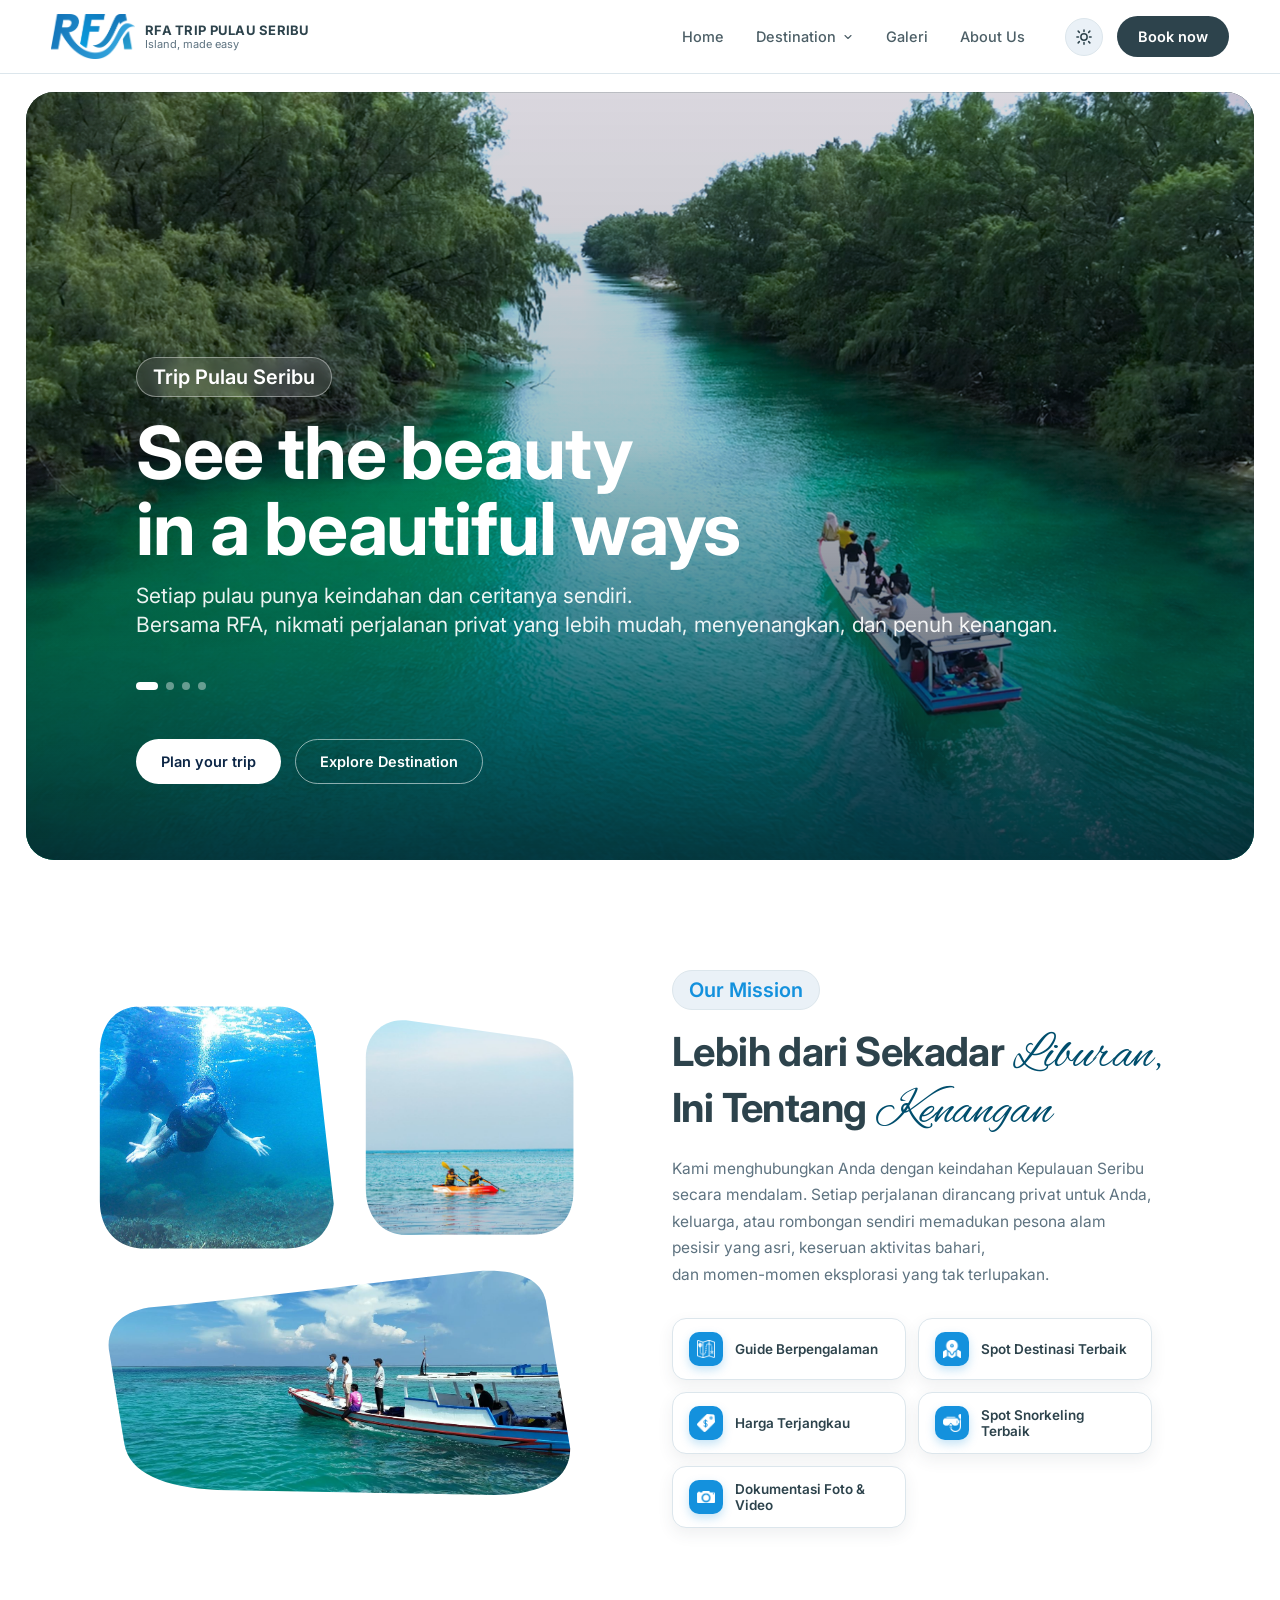
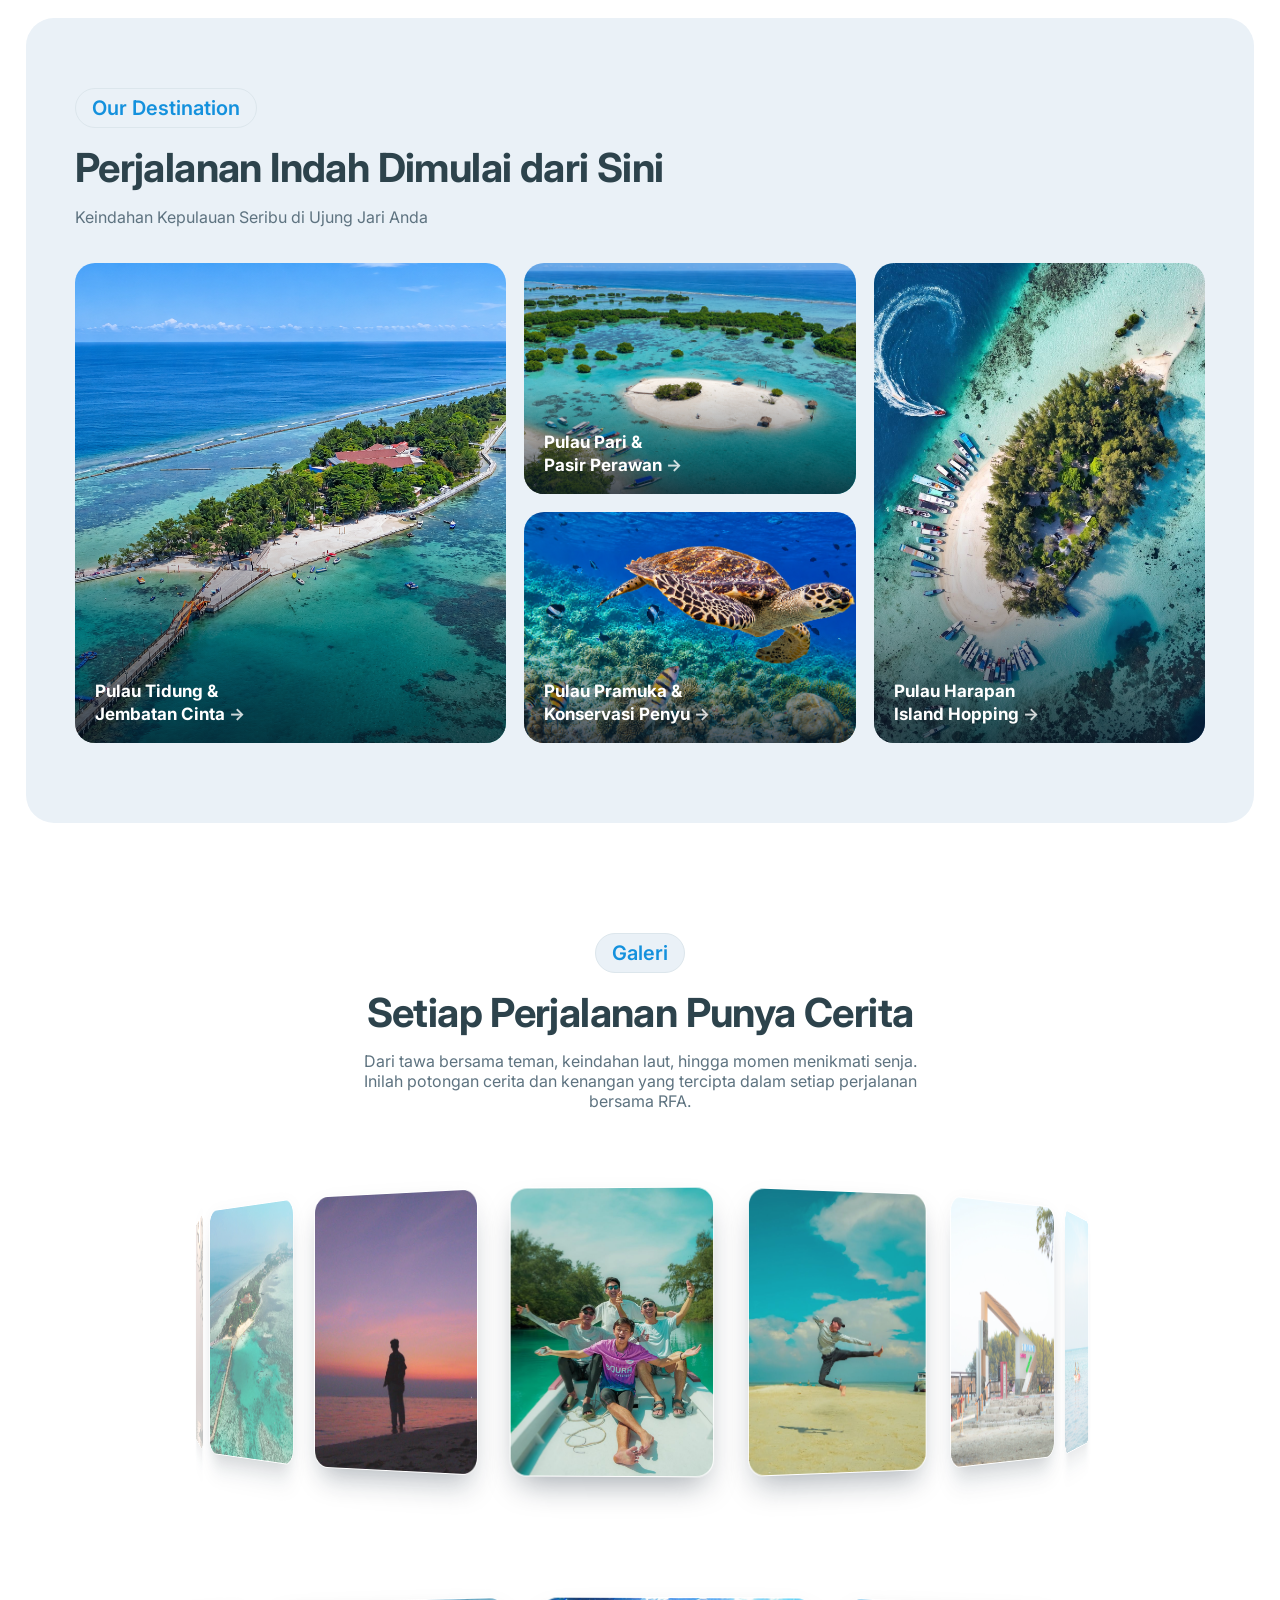
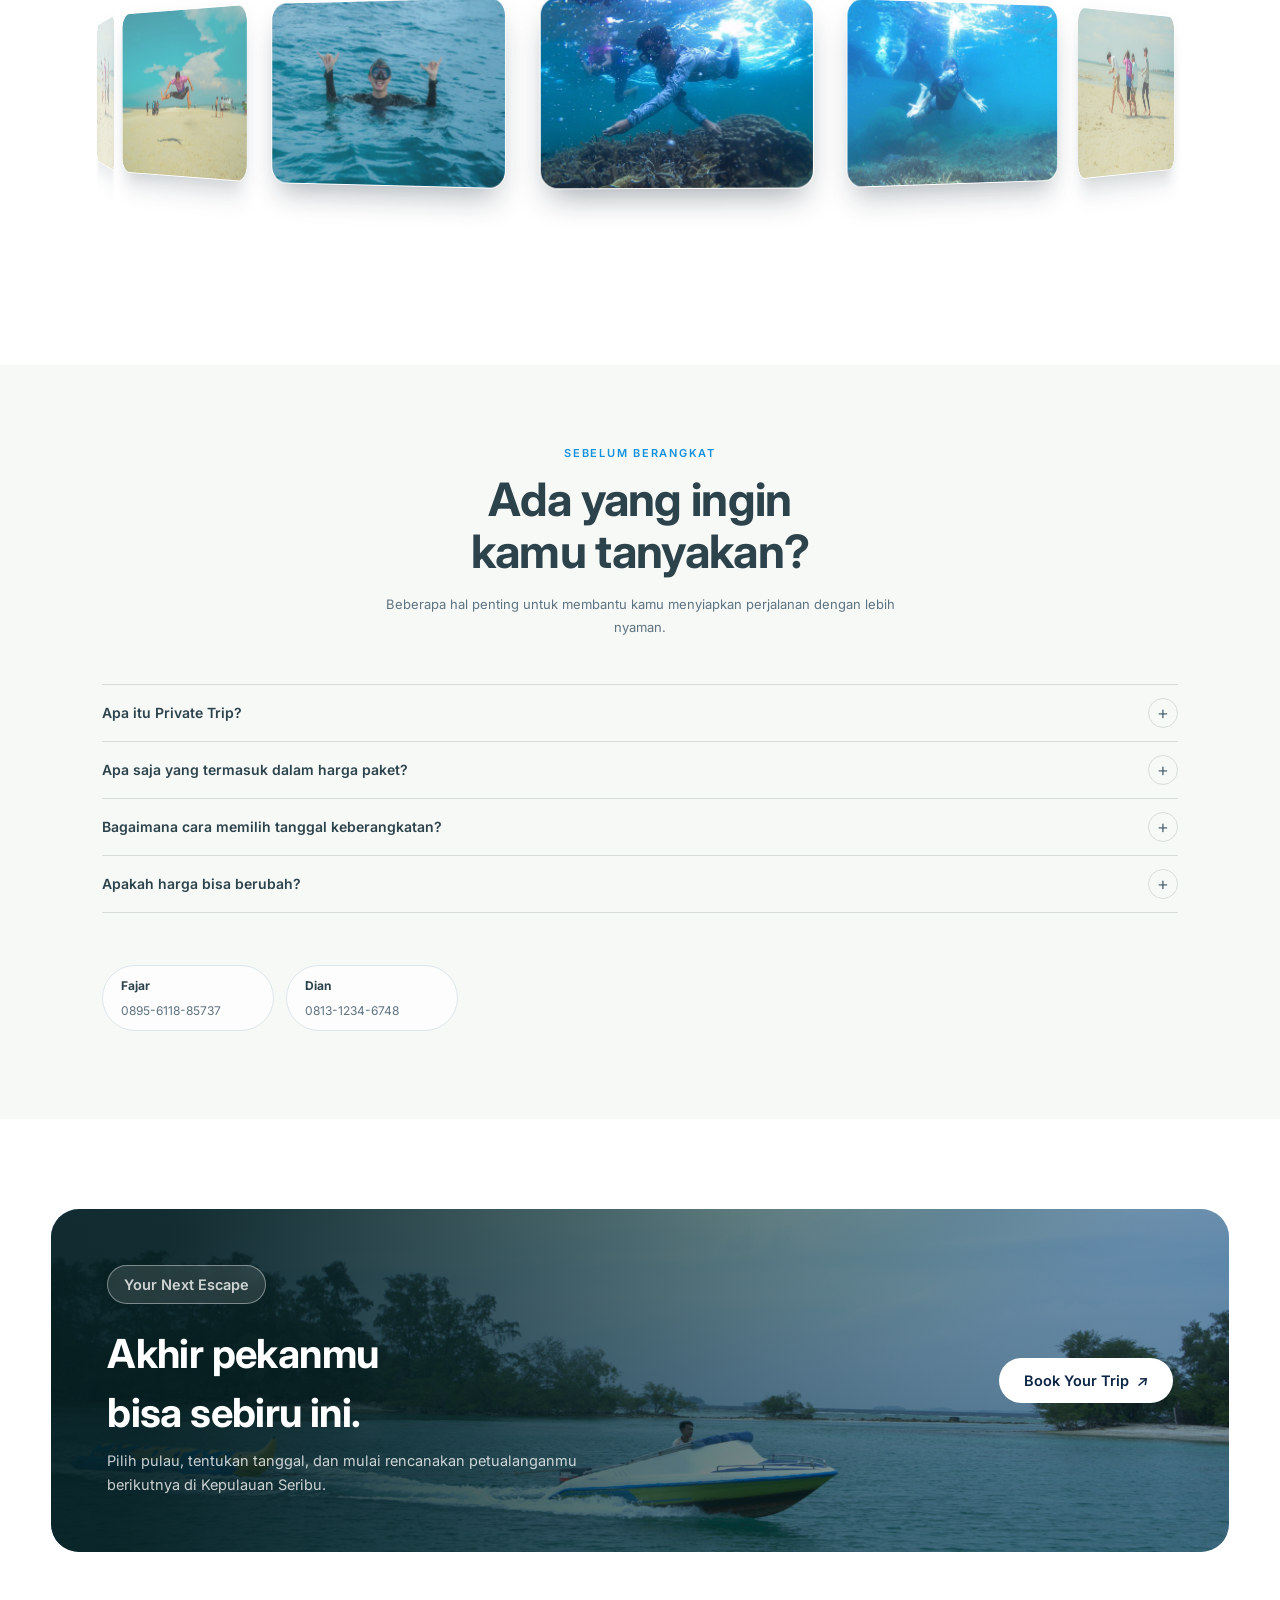
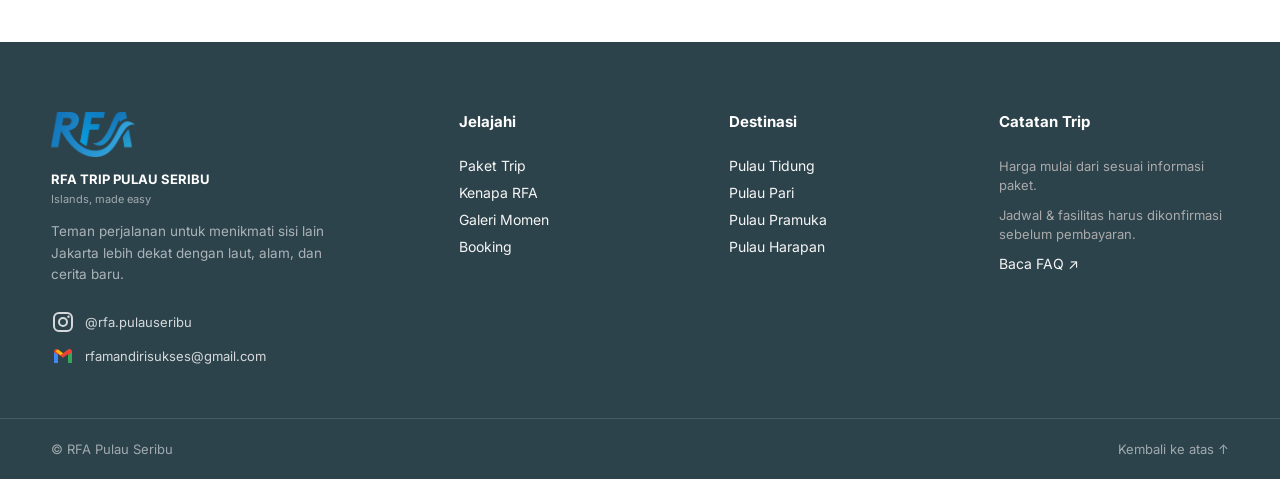
==== commit efa076f4: "Update index.html" ====
--- a/index.html
+++ b/index.html
@@ -6,6 +6,7 @@
 <title>RFA Trip Pulau Seribu — Island, Made Easy</title>
 <meta name="description" content="RFA Trip Pulau Seribu — private trip ke Kepulauan Seribu yang mudah, menyenangkan, dan penuh kenangan.">
 
+<script src="js/theme.js"></script>
 <link rel="preconnect" href="https://fonts.googleapis.com">
 <link rel="preconnect" href="https://fonts.gstatic.com" crossorigin>
 <link href="https://fonts.googleapis.com/css2?family=Inter:ital,wght@0,400;0,500;0,600;0,700;0,800;1,500&family=Alex+Brush&display=swap" rel="stylesheet">
@@ -307,9 +308,10 @@
     <span>© RFA Pulau Seribu</span>
     <a href="#home">Kembali ke atas ↑</a>
   </div>
+<canvas id="air" aria-hidden="true"></canvas>    
 </footer>
 
-<script src="js/theme.js"></script>
+
 <script src="js/gallery.js"></script>
 <script src="js/collage.js"></script>
 <script src="js/nav.js"></script>
--- a/css/style.css
+++ b/css/style.css
@@ -1,3 +1,936 @@
+/* ===========================================================
+   RFA TRIP PULAU SERIBU — stylesheet
+   =========================================================== */
+
+:root{
+  /* palet warna resmi RFA — lihat style guide */
+  --bg: #ffffff;
+  --bg-soft: #EAF1F7;
+  --bg-card: #ffffff;
+  --text: #2D434C;        /* warna teks utama */
+  --text-muted: #5E7380;
+  --border: #DCE6EC;
+  --brand: #1491DD;       /* warna icon / aksen biru terang */
+  --brand-dark: #2D434C;  /* dipakai untuk panel gelap (navbar footer dsb) */
+  --accent: #004E6D;      /* warna teks untuk aksen script (Aston Script) */
+  --shadow: 0 18px 40px -20px rgba(45,67,76,.35);
+  --radius: 18px;
+  color-scheme: light;
+}
+
+:root[data-theme="dark"]{
+  --bg: #0C161C;
+  --bg-soft: #16242D;
+  --bg-card: #16242D;
+  --text: #EAF1F7;
+  --text-muted: #93A7B3;
+  --border: #223440;
+  --brand: #3BB1F2;
+  --brand-dark: #EAF1F7;
+  --accent: #5FD0F2;
+  --shadow: 0 18px 44px -18px rgba(0,0,0,.6);
+  color-scheme: dark;
+}
+
+*{ box-sizing: border-box; }
+html{ scroll-behavior: smooth; }
+
+body{
+  margin:0;
+  background: var(--bg);
+  color: var(--text);
+  font-family: -apple-system, BlinkMacSystemFont, "Inter", "Segoe UI", Roboto, sans-serif; /* SF Pro Display / San Francisco */
+  -webkit-font-smoothing: antialiased;
+  transition: background .35s ease, color .35s ease;
+}
+
+.container{
+  width: min(1180px, 92%);
+  margin-inline: auto;
+}
+
+h1,h2{
+  font-weight: 700;
+  line-height: 1.12;
+  margin: 0 0 16px;
+  letter-spacing: -0.015em;
+}
+h2{ font-size: clamp(28px, 4vw, 40px); }
+em{
+  font-family: "Aston Script", "Alex Brush", cursive;
+  font-style: normal;
+  font-weight: 400;
+  color: var(--accent);
+  font-size: 1.25em;
+}
+
+p{ margin:0; }
+a{ color: inherit; text-decoration: none; }
+img{ display:block; max-width:100%; }
+
+.eyebrow{
+  display:inline-block;
+  padding: 7px 16px;
+  border-radius: 999px;
+  border: 1px solid var(--border);
+  font-size: 20px;
+  font-weight: 600;
+  color: var(--brand);
+  margin-bottom: 18px;
+  background: var(--bg-soft);
+}
+.eyebrow--light{
+  border-color: rgba(255,255,255,.4);
+  background: rgba(255,255,255,.12);
+  color: #fff;
+  backdrop-filter: blur(6px);
+}
+.eyebrow--light .dash{
+  display:inline-block;
+  width:16px; height:2px;
+  background:#9BE4D8;
+  margin-right:6px;
+  vertical-align:middle;
+}
+
+.section-desc{
+  color: var(--text-muted);
+  font-size: 16px;
+  max-width: 560px;
+  margin-top: 4px;
+}
+
+/* ---------- Buttons ---------- */
+.btn{
+  display:inline-flex;
+  align-items:center;
+  gap:8px;
+  padding: 13px 24px;
+  border-radius: 999px;
+  font-weight: 600;
+  font-size: 14.5px;
+  border: 1px solid transparent;
+  transition: transform .2s ease, background .2s ease, color .2s ease, border-color .2s ease;
+  cursor:pointer;
+}
+.btn:hover{ transform: translateY(-2px); }
+.btn--dark{ background: var(--brand-dark); color:#fff; }
+:root[data-theme="dark"] .btn--dark{ background:#EAF3FC; color:#071019; }
+.btn--light{ background:#fff; color:#0B2545; }
+.btn--ghost{ background: transparent; border-color: rgba(255,255,255,.55); color:#fff; }
+
+/* =========================================================
+   NAVBAR
+   ========================================================= */
+.navbar{
+  position: sticky; top:0; z-index: 50;
+  background: var(--bg);
+  border-bottom: 1px solid var(--border);
+}
+.navbar__inner{
+  display:flex; align-items:center; gap: 28px;
+  width:100%;
+  max-width:none;
+  margin:0;
+  padding:14px 4%;
+}
+.brand{ display:flex; align-items:center; gap:10px; margin-right: auto; }
+.brand__mark{ width: clamp(56px, 7vw, 84px); height:auto; }
+.brand__text{ display:flex; flex-direction:column; line-height:1.25; }
+.brand__text strong{ font-size: 13px; letter-spacing:.02em; }
+.brand__text small{ font-size: 11px; color: var(--text-muted); }
+
+.navlinks{ display:flex; align-items:center; gap: 8px; font-size:14.5px; font-weight:500; }
+.navlink{
+  display:inline-flex; align-items:center; gap:6px;
+  color: var(--text); opacity:.85;
+  padding: 8px 12px; border-radius: 10px;
+  background:none; border:none; font:inherit; cursor:pointer;
+  transition: color .2s ease, background .2s ease, opacity .2s ease;
+}
+.navlink:hover{ opacity:1; color: var(--brand); background: var(--bg-soft); }
+.navlink.is-active{ opacity:1; color: var(--brand); font-weight:700; }
+.navlink__chevron{ transition: transform .25s ease; }
+.navlink.is-active .navlink__chevron{ transform: rotate(180deg); }
+
+/* ---------- dropdown "Destination" ---------- */
+.nav-dropdown{ position: relative; }
+.nav-dropdown__panel{
+  position:absolute; top: calc(100% + 10px); left:0;
+  min-width: 210px;
+  background: var(--bg-card);
+  border: 1px solid var(--border);
+  border-radius: 16px;
+  box-shadow: var(--shadow);
+  overflow:hidden;
+  max-height: 0; opacity:0; pointer-events:none;
+  padding: 0 6px;
+  transition: max-height .35s ease, opacity .25s ease, padding .3s ease;
+  z-index: 60;
+}
+.nav-dropdown__panel.is-open{
+  max-height: 280px; opacity:1; pointer-events:auto; padding: 8px 6px;
+}
+.nav-dropdown__panel a{
+  display:block; padding: 11px 14px; border-radius: 10px;
+  font-size: 14px; font-weight: 500; color: var(--text);
+  transition: background .2s ease, color .2s ease;
+}
+.nav-dropdown__panel a:hover{ background: var(--bg-soft); color: var(--brand); }
+
+.navbar__actions{ display:flex; align-items:center; gap:14px; }
+.navbar__actions .search{ display:none; }
+
+.theme-toggle{
+  width:38px; height:38px; border-radius:50%;
+  border:1px solid var(--border);
+  background: var(--bg-soft);
+  color: var(--text);
+  display:flex; align-items:center; justify-content:center;
+  cursor:pointer;
+}
+.theme-toggle .icon-moon{ display:none; }
+:root[data-theme="dark"] .theme-toggle .icon-sun{ display:none; }
+:root[data-theme="dark"] .theme-toggle .icon-moon{ display:block; }
+
+.navbar__book{ padding: 11px 20px; }
+
+.hamburger{
+  display:none; flex-direction:column; justify-content:center; gap:5px;
+  width:36px; height:36px; border:none; background:none; cursor:pointer;
+}
+.hamburger span{
+  width:20px; height:2px; background:var(--text); border-radius:2px;
+  transition:transform .28s ease, opacity .2s ease;
+}
+.hamburger span:nth-child(1){ transform-origin:center; }
+.hamburger span:nth-child(3){ transform-origin:center; }
+
+/* =========================================================
+   HERO
+   ========================================================= */
+.hero{
+  position:relative;
+  min-height: 768px;
+  display:flex; align-items:flex-end;
+  overflow:hidden;
+  margin: 18px auto 0;
+  width: min(1680px, 96%);
+  border-radius: 28px;
+  color:#fff;
+}
+.hero__media{ position:absolute; inset:0; background:#0b2529; }
+.hero__media img{
+  position:absolute; inset:0;
+  width:100%; height:100%;
+  object-fit:cover;
+  opacity:0;
+  transition:opacity .8s ease-in-out;
+  will-change:opacity;
+}
+.hero__media img.is-active{ opacity:1; }
+.hero__scrim{
+  position:absolute; inset:0;
+  background: linear-gradient(0deg, rgba(5,20,35,.82) 0%, rgba(5,20,35,.25) 55%, rgba(5,20,35,.15) 100%);
+}
+.hero__content{
+  position:relative;
+  width:min(1400px, 82%);
+  padding: 48px 0 76px;
+}
+.hero__eyebrow{
+  position:absolute;
+  z-index:1;
+  top:14%;
+  left:50%;
+  width:min(1400px, 82%);
+  transform:translateX(-50%);
+  margin:0;
+  padding:0;
+  border:0;
+  border-radius:0;
+  background:none;
+  font-size:19px;
+  font-weight:500;
+  backdrop-filter:none;
+}
+.hero h1{
+  font-size: clamp(34px, 5.7vw, 96px);
+  line-height:1.04;
+  max-width: 1100px;
+}
+.hero__desc{
+  margin-top: 0;
+  max-width: 1120px;
+  font-size: 21px;
+  line-height: 1.35;
+  opacity:.92;
+}
+.hero__cta{ display:flex; gap:14px; margin-top: 100px; flex-wrap:wrap; }
+
+.hero__dots{
+  position:absolute;
+  left:calc((100% - min(1400px, 82%)) / 2);
+  bottom:170px;
+  display:flex; gap:8px;
+}
+.hero__dots button{
+  display:block;
+  width:8px; height:8px; border-radius:50%;
+  background: rgba(255,255,255,.4);
+  border:0; padding:0; cursor:pointer;
+  transition:width .3s ease, background-color .3s ease;
+}
+.hero__dots button.is-active{ background:#fff; width:22px; border-radius:6px; }
+
+/* =========================================================
+   MISSION
+   ========================================================= */
+.mission{
+  display:grid;
+  grid-template-columns: 1fr 1fr;
+  gap: 64px;
+  align-items:center;
+  padding: 110px 0 90px;
+}
+.mission__collage{
+  position:relative;
+  width:100%;
+  aspect-ratio:1.1 / 1;
+  isolation:isolate;
+  perspective:1000px;
+}
+.collage{
+  position:absolute;
+  display:block;
+  overflow:hidden;
+  background:var(--bg-card);
+  -webkit-mask-repeat:no-repeat;
+  mask-repeat:no-repeat;
+  -webkit-mask-position:center;
+  mask-position:center;
+  -webkit-mask-size:100% 100%;
+  mask-size:100% 100%;
+  --drag-rotate-x:0deg;
+  --drag-rotate-y:0deg;
+  transform:perspective(1000px) rotateX(var(--drag-rotate-x)) rotateY(var(--drag-rotate-y));
+  transform-style:preserve-3d;
+  transition:transform .4s cubic-bezier(.2,.7,.25,1), filter .4s ease;
+  touch-action:none;
+  cursor:grab;
+}
+.collage__image{
+  width:100%;
+  height:100%;
+  object-fit:cover;
+  object-position:center;
+  transform:scale(1);
+}
+.collage:active{ cursor:grabbing; }
+.collage:focus-visible{ outline:2px solid var(--brand); outline-offset:4px; }
+.collage.is-dragging{
+  z-index:3;
+  transition:none;
+  transform:perspective(1000px) rotateX(var(--drag-rotate-x)) rotateY(var(--drag-rotate-y));
+}
+.collage--a{
+  width:45%; height:52%; left:7%; top:0;
+  --collage-a-mask: url("data:image/svg+xml,%3Csvg%20xmlns%3D%22http%3A%2F%2Fwww.w3.org%2F2000%2Fsvg%22%20viewBox%3D%220%200%20100%20100%22%20preserveAspectRatio%3D%22none%22%3E%3Cpath%20fill%3D%22white%22%20d%3D%22M20%204%20C10%204%204%2011%204%2022%20L4%2078%20C4%2089%2011%2096%2022%2096%20L78%2096%20C89%2096%2096%2090%2097%2079%20L90%2020%20C90%2011%2084%204%2075%204%20L20%204%20Z%22%2F%3E%3C%2Fsvg%3E");
+  -webkit-mask-image: var(--collage-a-mask);
+  mask-image: var(--collage-a-mask);
+}
+.collage--a:hover{
+  z-index:2;
+  transform:perspective(1000px) rotateX(calc(var(--drag-rotate-x) + 3deg)) rotateY(calc(var(--drag-rotate-y) - 5deg)) translateZ(14px) scale(1.025);
+  filter:drop-shadow(0 14px 18px rgba(20,54,75,.22));
+}
+.collage--b{
+  width:40%; height:46%; right:5%; top:3%;
+  -webkit-mask-image:url("data:image/svg+xml,%3Csvg%20xmlns%3D%22http%3A%2F%2Fwww.w3.org%2F2000%2Fsvg%22%20viewBox%3D%220%200%20100%20100%22%20preserveAspectRatio%3D%22none%22%3E%3Cpath%20fill%3D%22white%22%20d%3D%22M20%204%20C11%204%204%2011%204%2020%20L4%2076%20C4%2088%2011%2096%2022%2096%20L78%2096%20C90%2096%2097%2089%2097%2077%20L97%2030%20C97%2020%2092%2014%2082%2012%20L22%204%20C21%204%2020%204%2020%204%20Z%22%2F%3E%3C%2Fsvg%3E");
+  mask-image:url("data:image/svg+xml,%3Csvg%20xmlns%3D%22http%3A%2F%2Fwww.w3.org%2F2000%2Fsvg%22%20viewBox%3D%220%200%20100%20100%22%20preserveAspectRatio%3D%22none%22%3E%3Cpath%20fill%3D%22white%22%20d%3D%22M20%204%20C11%204%204%2011%204%2020%20L4%2076%20C4%2088%2011%2096%2022%2096%20L78%2096%20C90%2096%2097%2089%2097%2077%20L97%2030%20C97%2020%2092%2014%2082%2012%20L22%204%20C21%204%2020%204%2020%204%20Z%22%2F%3E%3C%2Fsvg%3E");
+}
+.collage--b:hover{
+  z-index:2;
+  transform:perspective(1000px) rotateX(calc(var(--drag-rotate-x) + 3deg)) rotateY(calc(var(--drag-rotate-y) + 5deg)) translateZ(14px) scale(1.025);
+  filter:drop-shadow(0 14px 18px rgba(20,54,75,.22));
+}
+.collage--c{
+  width:88%; height:48%; left:7%; bottom:0;
+  -webkit-mask-image: url("data:image/svg+xml,%3Csvg%20xmlns%3D%22http%3A%2F%2Fwww.w3.org%2F2000%2Fsvg%22%20viewBox%3D%220%200%20100%20100%22%20preserveAspectRatio%3D%22none%22%3E%3Cpath%20fill%3D%22white%22%20d%3D%22M12%2020%20C6%2022%203%2029%204%2039%20L7%2076%20C8%2088%2015%2094%2026%2095%20L80%2097%20C92%2098%2098%2091%2098%2078%20L93%2017%20C92%208%2087%204%2079%205%20C56%2010%2034%2016%2012%2020%20Z%22%2F%3E%3C%2Fsvg%3E");
+  mask-image: url("data:image/svg+xml,%3Csvg%20xmlns%3D%22http%3A%2F%2Fwww.w3.org%2F2000%2Fsvg%22%20viewBox%3D%220%200%20100%20100%22%20preserveAspectRatio%3D%22none%22%3E%3Cpath%20fill%3D%22white%22%20d%3D%22M12%2020%20C6%2022%203%2029%204%2039%20L7%2076%20C8%2088%2015%2094%2026%2095%20L80%2097%20C92%2098%2098%2091%2098%2078%20L93%2017%20C92%208%2087%204%2079%205%20C56%2010%2034%2016%2012%2020%20Z%22%2F%3E%3C%2Fsvg%3E");
+}
+.collage--c:hover{
+  z-index:2;
+  transform:perspective(1000px) rotateX(calc(var(--drag-rotate-x) - 4deg)) rotateY(calc(var(--drag-rotate-y) - 2deg)) translateZ(14px) scale(1.025);
+  filter:drop-shadow(0 14px 18px rgba(20,54,75,.22));
+}
+.collage.is-dragging{
+  z-index:3;
+  transition:none;
+  transform:perspective(1000px) rotateX(var(--drag-rotate-x)) rotateY(var(--drag-rotate-y));
+}
+.mission__desc{ color: var(--text-muted); font-size: 15.5px; line-height:1.7; margin-top: 4px; max-width: 480px; }
+
+.feature-grid{
+  list-style:none; margin: 30px 0 0; padding:0;
+  display:grid; grid-template-columns: 1fr 1fr; gap: 12px;
+  max-width: 480px;
+}
+.feature-grid li{
+  display:flex; align-items:center; gap:12px;
+  padding: 13px 16px;
+  border:1px solid var(--border);
+  border-radius: 14px;
+  font-size: 13.5px; font-weight:600;
+  background: var(--bg-card);
+  box-shadow: 0 6px 16px rgba(45,67,76,.08);
+}
+.feature-ico{
+  width: 34px; height:34px; border-radius: 10px;
+  background: var(--brand);
+  display:flex; align-items:center; justify-content:center;
+  flex-shrink:0;
+  box-shadow: 0 4px 10px rgba(20,145,221,.25);
+}
+.feature-ico img{ width: 18px; height:18px; object-fit:contain; filter: brightness(0) invert(1); }
+
+/* =========================================================
+   DESTINATION
+   ========================================================= */
+.destination{
+  background: var(--bg-soft);
+  border-radius: 28px;
+  width: min(1400px, 96%);
+  margin: 0 auto 90px;
+  padding: 70px 0 80px;
+}
+.dest-grid{
+  display:grid;
+  grid-template-columns: 1.3fr 1fr 1fr;
+  grid-template-rows: 1fr 1fr;
+  gap: 18px;
+  margin-top: 36px;
+  height: 480px;
+}
+.dest-card{
+  position:relative; border-radius: 20px; overflow:hidden; display:block;
+}
+.dest-card img{ width:100%; height:100%; object-fit:cover; transition: transform .5s ease; }
+.dest-card:hover img{ transform: scale(1.06); }
+.dest-card::after{
+  content:""; position:absolute; inset:0;
+  background: linear-gradient(0deg, rgba(5,20,35,.75) 0%, rgba(5,20,35,0) 48%);
+}
+.dest-card__label{
+  position:absolute; left:20px; bottom:18px; right:16px; z-index:2;
+  color:#fff; font-weight:700; font-size: 17px; line-height:1.3;
+}
+.dest-card__label i{ font-style:normal; opacity:.8; }
+
+.dest-card--tidung{ grid-row: 1 / 3; grid-column: 1 / 2; }
+.dest-card--pari{ grid-row: 1 / 2; grid-column: 2 / 3; }
+.dest-card--pramuka{ grid-row: 2 / 3; grid-column: 2 / 3; }
+.dest-card--harapan{ grid-row: 1 / 3; grid-column: 3 / 4; }
+
+/* =========================================================
+   GALLERY — Dual 360° Orbit Curve (100% Native Sharpness)
+   ========================================================= */
+.gallery {
+  padding: 20px 0 96px;
+  overflow-x: hidden;
+  overflow-y: visible;
+  position: relative;
+}
+.gallery__head {
+  text-align: center;
+  margin-bottom: 36px;
+}
+.gallery__head .section-desc {
+  margin-inline: auto;
+}
+
+.gallery-row {
+  margin-bottom: 36px;
+}
+.gallery-row:last-of-type {
+  margin-bottom: 0;
+}
+
+/* Panggung 3D — perspective-origin tepat di tengah (50% 50%) agar foto depan tidak terdistorsi */
+.orbit-stage {
+  position: relative;
+  width: 100%;
+  perspective: 1400px;
+  perspective-origin: 50% 50%;
+  display: flex;
+  align-items: center;
+  justify-content: center;
+  overflow: visible;
+  padding: 28px 0;
+  cursor: grab;
+  user-select: none;
+  -webkit-user-select: none;
+  touch-action: pan-y;
+  outline: none;
+}
+.orbit-stage:active {
+  cursor: grabbing;
+}
+
+.orbit-stage--portrait {
+  height: clamp(280px, 36vw, 370px);
+}
+.orbit-stage--landscape {
+  height: clamp(210px, 27vw, 280px);
+}
+
+/* Cincin Pusat 360° */
+.orbit-ring {
+  position: relative;
+  transform-style: preserve-3d;
+}
+
+.orbit-stage--portrait .orbit-ring {
+  width: clamp(150px, 20vw, 205px);
+  height: clamp(215px, 28vw, 290px);
+}
+.orbit-stage--landscape .orbit-ring {
+  width: clamp(195px, 26vw, 275px);
+  height: clamp(138px, 18vw, 192px);
+}
+
+/* Kartu Foto — TANPA transform-style: preserve-3d agar tidak bentrok dengan overflow: hidden */
+.orbit-card {
+  position: absolute;
+  inset: 0;
+  border-radius: 18px;
+  overflow: hidden;
+  background: var(--bg-card);
+  border: 1.5px solid rgba(255, 255, 255, 0.28);
+  box-shadow: 0 16px 32px -10px rgba(8, 24, 40, 0.38);
+  backface-visibility: hidden;
+  -webkit-backface-visibility: hidden;
+  transition: box-shadow 0.3s ease, border-color 0.3s ease;
+}
+.orbit-card img {
+  width: 100%;
+  height: 100%;
+  object-fit: cover;
+  pointer-events: none;
+  user-select: none;
+  -webkit-user-drag: none;
+  image-rendering: -webkit-optimize-contrast;
+}
+
+@media (hover: hover) and (pointer: fine) {
+  .orbit-card:hover {
+    border-color: var(--brand);
+    box-shadow: 0 22px 42px -8px rgba(20, 145, 221, 0.42);
+  }
+}
+
+/* Lightbox Pratinjau — Tanpa 3D Matrix & Tanpa Backdrop-Filter di dalam kartu agar 100% Tajam */
+.lightbox-3d {
+  position: fixed;
+  inset: 0;
+  z-index: 200;
+  display: flex;
+  align-items: center;
+  justify-content: center;
+  opacity: 0;
+  visibility: hidden;
+  pointer-events: none;
+  touch-action: none;
+  transition: opacity 0.25s ease, visibility 0.25s ease;
+}
+.lightbox-3d.is-open {
+  opacity: 1;
+  visibility: visible;
+  pointer-events: auto;
+}
+.lightbox-3d__backdrop {
+  position: absolute;
+  inset: 0;
+  background: rgba(6, 15, 22, 0.88);
+}
+.lightbox-3d__card {
+  position: relative;
+  z-index: 2;
+  max-width: min(92vw, 820px);
+  max-height: 85vh;
+  border-radius: 20px;
+  overflow: hidden;
+  border: 1px solid rgba(255, 255, 255, 0.25);
+  box-shadow: 0 28px 60px rgba(0, 0, 0, 0.7);
+  background: #0b1720;
+  cursor: grab;
+  transform: none; /* Kunci utama agar foto & teks di Lightbox 100% tajam */
+  transition: transform 0.25s ease;
+}
+.lightbox-3d__card.is-dragging {
+  transition: none;
+  cursor: grabbing;
+}
+.lightbox-3d__card img {
+  display: block;
+  max-width: min(92vw, 820px);
+  max-height: 85vh;
+  width: auto;
+  height: auto;
+  object-fit: contain;
+  pointer-events: none;
+  user-select: none;
+}
+.lightbox-3d__glare {
+  display: none; /* Dinonaktifkan agar GPU tidak menurunkan resolusi gambar ke bitmap 1x */
+}
+.lightbox-3d__caption {
+  position: absolute;
+  left: 50%;
+  bottom: 14px;
+  transform: translateX(-50%);
+  white-space: nowrap;
+  padding: 7px 16px;
+  border-radius: 999px;
+  background: rgba(8, 22, 32, 0.86); /* Tanpa backdrop-filter agar teks & foto tetap tajam */
+  color: #fff;
+  font-size: 12.5px;
+  font-weight: 600;
+  pointer-events: none;
+}
+
+@media (prefers-reduced-motion: reduce){
+  .hero__media img,
+  .collage,
+  .marquee img{ transition:none; }
+  .collage--a:hover,
+  .collage--b:hover,
+  .collage--c:hover{ transform:none; filter:none; }
+  .collage.is-dragging{
+    transform:perspective(1000px) rotateX(var(--drag-rotate-x)) rotateY(var(--drag-rotate-y));
+  }
+}
+
+/* =========================================================
+   PRIVATE TRIP
+   ========================================================= */
+.private-trip{
+  background: #F7F9F7;
+  color:var(--text);
+  width:100%;
+  margin: 0 0 90px;
+  padding: 76px 0 88px;
+  text-align:center;
+}
+:root[data-theme="dark"] .private-trip{ background:var(--bg-soft); }
+.private-trip__inner{ width:min(84%, 1080px); max-width:1080px; }
+.private-trip .eyebrow{ border:0; background:transparent; padding:0; letter-spacing:.16em; font-size:11px; margin-bottom:14px; }
+.private-trip h2{ font-size: clamp(30px, 4.4vw, 46px); }
+.private-trip__desc{
+  max-width: 560px; margin: 0 auto;
+  color: var(--text-muted);
+  font-size: 13px; line-height:1.7;
+}
+.faq-list{ margin-top:46px; margin-bottom:52px; text-align:left; }
+.faq-item{ border-top:1px solid #D7DEDA; }
+.faq-item:last-child{ border-bottom:1px solid #D7DEDA; }
+:root[data-theme="dark"] .faq-item{ border-color:var(--border); }
+.faq-item__question{
+  min-height:56px;
+  display:flex;
+  align-items:center;
+  justify-content:space-between;
+  gap:16px;
+  list-style:none;
+  cursor:pointer;
+  font-size:14px;
+  font-weight:600;
+
+}
+.faq-item__question::-webkit-details-marker{ display:none; }
+.faq-item__question::after{
+  content:"+";
+  width:28px; height:28px;
+  display:grid; place-items:center;
+  flex:none;
+  border:1px solid #D7DEDA;
+  border-radius:50%;
+  color:var(--text-muted);
+  font-size:18px;
+  font-weight:400;
+  line-height:1;
+}
+.faq-item[open] .faq-item__question::after{
+  content:"×";
+  background:#D8F178;
+  border-color:#D8F178;
+  color:#34443B;
+}
+.faq-item__answer{
+  padding:0 40px 18px 0;
+  color:var(--text-muted);
+  font-size:13px;
+  line-height:1.7;
+}
+
+.contact-row{
+  display:grid;
+  grid-template-columns:repeat(2, minmax(0, 1fr));
+  width:100%;
+  max-width:356px;
+  margin:12px 0 0;
+  gap:12px;
+}
+.contact-card{
+  display:flex; align-items:center; justify-content:flex-start;
+  background:rgba(255,255,255,.75);
+  border: 1px solid var(--border);
+  padding: 12px 18px;
+  border-radius: 999px;
+  width:100%;
+  min-height:62px;
+  min-width:0;
+  transition: transform .2s ease, background .2s ease, border-color .2s ease, color .2s ease;
+}
+:root[data-theme="dark"] .contact-card{ background:var(--bg-card); }
+.contact-card:hover,
+.contact-card:focus-visible{
+  transform: translateY(-3px);
+  background:#e5e7eb;
+  border-color:#9ca3af;
+}
+.contact-card__ico{
+  width:42px; height:42px; border-radius:50%;
+  background:#25D366; color:#fff;
+  display:flex; align-items:center; justify-content:center;
+  flex-shrink:0;
+}
+.contact-card__info{ display:flex; flex-direction:column; text-align:left; }
+.contact-card__info strong{
+  font-size:12px;
+  transition:color .2s ease;
+  margin-bottom:10px;
+}
+.contact-card__info span{
+  font-size:12px;
+  color:var(--text-muted);
+  transition:color .2s ease;
+}
+.contact-card:hover .contact-card__info strong,
+.contact-card:focus-visible .contact-card__info strong{ color:var(--brand); }
+.contact-card:hover .contact-card__info span,
+.contact-card:focus-visible .contact-card__info span{ color:var(--brand); }
+
+/* =========================================================
+   CTA BANNER
+   ========================================================= */
+.cta-banner{
+  position:relative;
+  border-radius: 28px;
+  overflow:hidden;
+  min-height: 300px;
+  display:flex; align-items:center;
+  padding: 56px 56px;
+  margin-bottom: 90px;
+  color:#fff;
+}
+.cta-banner__bg{ position:absolute; inset:0; width:100%; height:100%; object-fit:cover; }
+.cta-banner__overlay{
+  position:absolute; inset:0;
+  background: linear-gradient(100deg, rgba(5,30,32,.92) 10%, rgba(5,30,32,.55) 60%, rgba(5,30,32,.3) 100%);
+}
+.cta-banner__content{ position:relative; max-width: 480px; }
+.cta-banner__content h2{ margin: 10px 0 14px; }
+.cta-banner__content p{ color: rgba(255,255,255,.78); font-size:14.5px; line-height:1.6; }
+.cta-banner__btn{ position:relative; margin-left:auto; }
+
+/* =========================================================
+   FOOTER
+   ========================================================= */
+.footer{ background: var(--brand-dark); color:#fff; padding-top: 70px; }
+:root[data-theme="dark"] .footer{ background:#040a10; }
+.footer .container{ width:100%; max-width:none; padding-inline:4%; }
+.footer__grid{
+  display:grid;
+  grid-template-columns: 1.6fr 1fr 1fr 1fr;
+  gap: 40px;
+  padding-bottom: 50px;
+  border-bottom: 1px solid rgba(255,255,255,.12);
+}
+.footer__logo{ width:min(84px, 28vw); height:auto; margin-bottom:14px; }
+.footer__brand strong{ display:block; font-size:13px; }
+.footer__brand small{ color: rgba(255,255,255,.55); font-size:11px; }
+.footer__brand p{ margin-top:14px; color: rgba(255,255,255,.6); font-size:13.5px; line-height:1.6; max-width:280px; }
+.footer__socials{ display:flex; flex-direction:column; align-items:flex-start; gap:10px; margin-top: 24px; }
+.footer__social-link{ display:inline-flex; align-items:center; gap:10px; color:rgba(255,255,255,.8); font-size:13px; }
+.footer__social-icon{ display:inline-flex; flex:none; width:24px; height:24px; color:rgba(255,255,255,.8); }
+.footer__social-icon svg{ width:100%; height:100%; }
+
+.footer__col h4{ font-size:15px; margin:0 0 16px; color: white ; font-weight:bold; }
+.footer__col{ display:flex; flex-direction:column; gap:10px; font-size:14px; }
+.footer__col a{ align-self:flex-start; color:whitesmoke; }
+.footer a:hover,
+.footer a:focus-visible{ color:var(--brand); }
+.footer__col a:hover,
+.footer__col a:focus-visible{ opacity:1; }
+.footer__col p{ color: rgb(170, 170, 170); font-size:13px; line-height:1.5; }
+
+.footer__bottom{
+  display:flex; justify-content:space-between; align-items:center;
+  padding: 22px 0; font-size:13px; color: rgba(255,255,255,.55);
+}
+
+#air{position:fixed;inset:0;width:100%;height:100%;pointer-events:none;z-index:9999}
+  @media (hover:hover) and (pointer:fine){html.no-cursor,html.no-cursor *{cursor:none !important}};
+/* =========================================================
+   RESPONSIVE
+   ========================================================= */
+@media (max-width: 980px){
+  .navbar__inner{ gap:14px; }
+  .navlinks{ gap:2px; font-size:13px; }
+  .navbar__actions{ gap:8px; }
+  .mission{ grid-template-columns:1fr; padding-top:80px; }
+  .mission__collage{ order:2; }
+  .dest-grid{ grid-template-columns:1fr 1fr; grid-template-rows: repeat(3, 150px); height:auto; }
+  .dest-card--tidung{ grid-column: 1/3; grid-row: 1/2; }
+  .dest-card--harapan{ grid-row:3/4; grid-column: 1/3; }
+  .footer__grid{ grid-template-columns: 1fr 1fr; }
+}
+
+@media (max-width: 900px){
+  .navbar__inner{ gap:10px; }
+  .brand__mark{ width:64px; }
+  .brand__text strong{ font-size:11px; }
+  .navbar__actions{ gap:8px; }
+  .navbar__book{ display:inline-flex; white-space:nowrap; }
+  .navlinks{
+    position:absolute; top:100%; left:0; right:0;
+    background: var(--bg);
+    border-bottom: 1px solid var(--border);
+    flex-direction:column; align-items:flex-start;
+    padding:0 var(--pad, 6%);
+    max-height:0;
+    overflow:hidden;
+    opacity:0;
+    visibility:hidden;
+    pointer-events:none;
+    transform:translateY(-8px);
+    transition:max-height .35s ease, opacity .22s ease, transform .3s ease,
+      padding .35s ease, visibility 0s linear .35s;
+  }
+  .navlinks{ width:100%; }
+  .navlinks.is-open{
+    max-height:420px;
+    padding:18px var(--pad, 6%);
+    opacity:1;
+    visibility:visible;
+    pointer-events:auto;
+    transform:translateY(0);
+    transition-delay:0s;
+  }
+  .navlinks > *{
+    opacity:0;
+    transform:translateY(-8px);
+    transition:opacity .2s ease, transform .25s ease;
+  }
+  .navlinks.is-open > *{ opacity:1; transform:translateY(0); }
+  .navlinks.is-open > :nth-child(1){ transition-delay:.04s; }
+  .navlinks.is-open > :nth-child(2){ transition-delay:.08s; }
+  .navlinks.is-open > :nth-child(3){ transition-delay:.12s; }
+  .navlinks.is-open > :nth-child(4){ transition-delay:.16s; }
+  .navlink{ width:100%; }
+  .nav-dropdown{ width:100%; }
+  .nav-dropdown__panel{ position:static; box-shadow:none; border:none; background:transparent; width:100%; }
+  .nav-dropdown__panel.is-open{ padding: 2px 0 2px 14px; }
+  .hamburger{ display:flex; }
+  .hamburger.is-open span:nth-child(1){ transform:translateY(7px) rotate(45deg); }
+  .hamburger.is-open span:nth-child(2){ opacity:0; transform:scaleX(0); }
+  .hamburger.is-open span:nth-child(3){ transform:translateY(-7px) rotate(-45deg); }
+  .hero{ min-height: 560px; border-radius:18px; }
+  .hero__content{ width:92%; padding-bottom: 56px; }
+  .hero__eyebrow{
+    top:10%;
+    width:92%;
+    font-size:13px;
+  }
+  .hero h1{ font-size:clamp(34px, 5.4vw, 58px); line-height:1.12; }
+  .hero__desc{ max-width:520px; font-size:15.5px; line-height:1.6; }
+  .hero__cta{ margin-top:30px; }
+  .hero__dots{ left:4%; bottom:26px; }
+  .hero__desc br, .cta-banner__content br{ display:none; }
+  .mission{ gap:30px; padding:72px 0 64px; }
+  .mission__collage{ width:min(100%, 520px); margin-inline:auto; }
+  .feature-grid{ grid-template-columns:1fr; }
+  .destination{ padding:52px 0 36px; margin-bottom:64px; }
+  .dest-grid{ gap:18px 12px; grid-template-rows:repeat(3, clamp(112px, 25vw, 160px)); }
+  .dest-card{ border-radius:14px; }
+  .dest-card__label{ left:14px; bottom:12px; font-size:14px; }
+  .gallery{ padding-bottom:50px; }
+  .gallery__head{ margin-bottom:30px; }
+  .gallery__head .section-desc br{ display:none; }
+  .gallery-row{ margin-bottom:22px; }
+  .cta-banner{ flex-direction:column; align-items:flex-start; gap:26px; padding: 40px 28px; }
+  .cta-banner__btn{ margin-left:0; }
+  .footer__grid{ grid-template-columns: 1fr; }
+  .private-trip{ padding: 62px 0 70px; }
+  .private-trip__inner{ width:84%; }
+  .faq-list{ margin-top:34px; }
+  .faq-item__question{ min-height:54px; font-size:13px; }
+  .faq-item__answer{ padding-right:0; font-size:12px; }
+  .orbit-stage--portrait { height: clamp(250px, 46vw, 315px); }
+  .orbit-stage--landscape { height: clamp(190px, 35vw, 240px); }
+  .orbit-stage--portrait .orbit-ring { width: clamp(134px, 26vw, 175px); height: clamp(188px, 37vw, 245px); }
+  .orbit-stage--landscape .orbit-ring { width: clamp(174px, 34vw, 230px); height: clamp(124px, 24vw, 165px); }
+  .contact-card{ padding:7px 10px; }
+  .contact-card__info span{ font-size:11px; }
+  .cta-banner{ min-height:260px; margin-bottom:64px; }
+  .footer{ padding-top:54px; }
+  .footer__grid{ gap:28px; }
+}
+
+@media (max-width: 519px){
+  .navbar__inner{ gap:8px; padding:8px 3%; }
+  .brand{ gap:5px; }
+  .brand__mark{ width:40px; }
+  .brand__text strong{ font-size:8px; white-space:nowrap; }
+  .brand__text small{ display:none; }
+  .navbar__actions{ gap:4px; }
+  .navbar__book{ padding:8px 10px; font-size:11px; }
+  .theme-toggle{ width:30px; height:30px; }
+  .hamburger{ width:32px; }
+  .hero{ min-height:520px; }
+  .hero__content{ padding-top:36px; }
+  .hero__cta{ gap:10px; }
+  .hero__cta .btn{ padding:11px 16px; font-size:13px; }
+  .orbit-stage--portrait { height: 240px; padding: 18px 0 26px; }
+  .orbit-stage--landscape { height: 180px; padding: 18px 0 26px; }
+  .orbit-stage--portrait .orbit-ring { width: 130px; height: 184px; }
+  .orbit-stage--landscape .orbit-ring { width: 168px; height: 120px; }
+  .orbit-card { border-radius: 16px; }
+  .eyebrow{ font-size:11px; }
+  .feature-grid li{ padding:10px 12px; }
+  .gallery__head h2{ font-size:28px; }
+  .gallery__head .section-desc{ font-size:14px; }
+  .private-trip__inner{ width:88%; }
+  .private-trip h2{ font-size:32px; }
+  .faq-list{ margin-top:28px; }
+  .contact-row{ align-items:center; }
+  .dest-grid{
+    grid-template-columns:1fr;
+    grid-template-rows:none;
+    grid-auto-rows:clamp(150px, 52vw, 220px);
+  }
+  .dest-card--tidung,
+  .dest-card--pari,
+  .dest-card--pramuka,
+  .dest-card--harapan{
+    grid-column:1;
+    grid-row:auto;
+  }
+  .contact-card{ max-width:100%; }
+  .cta-banner{ padding:34px 22px; }
+  .footer__bottom{ gap:12px; font-size:11px; }
+}
 /* ===========================================================
    RFA TRIP PULAU SERIBU — stylesheet
    =========================================================== */
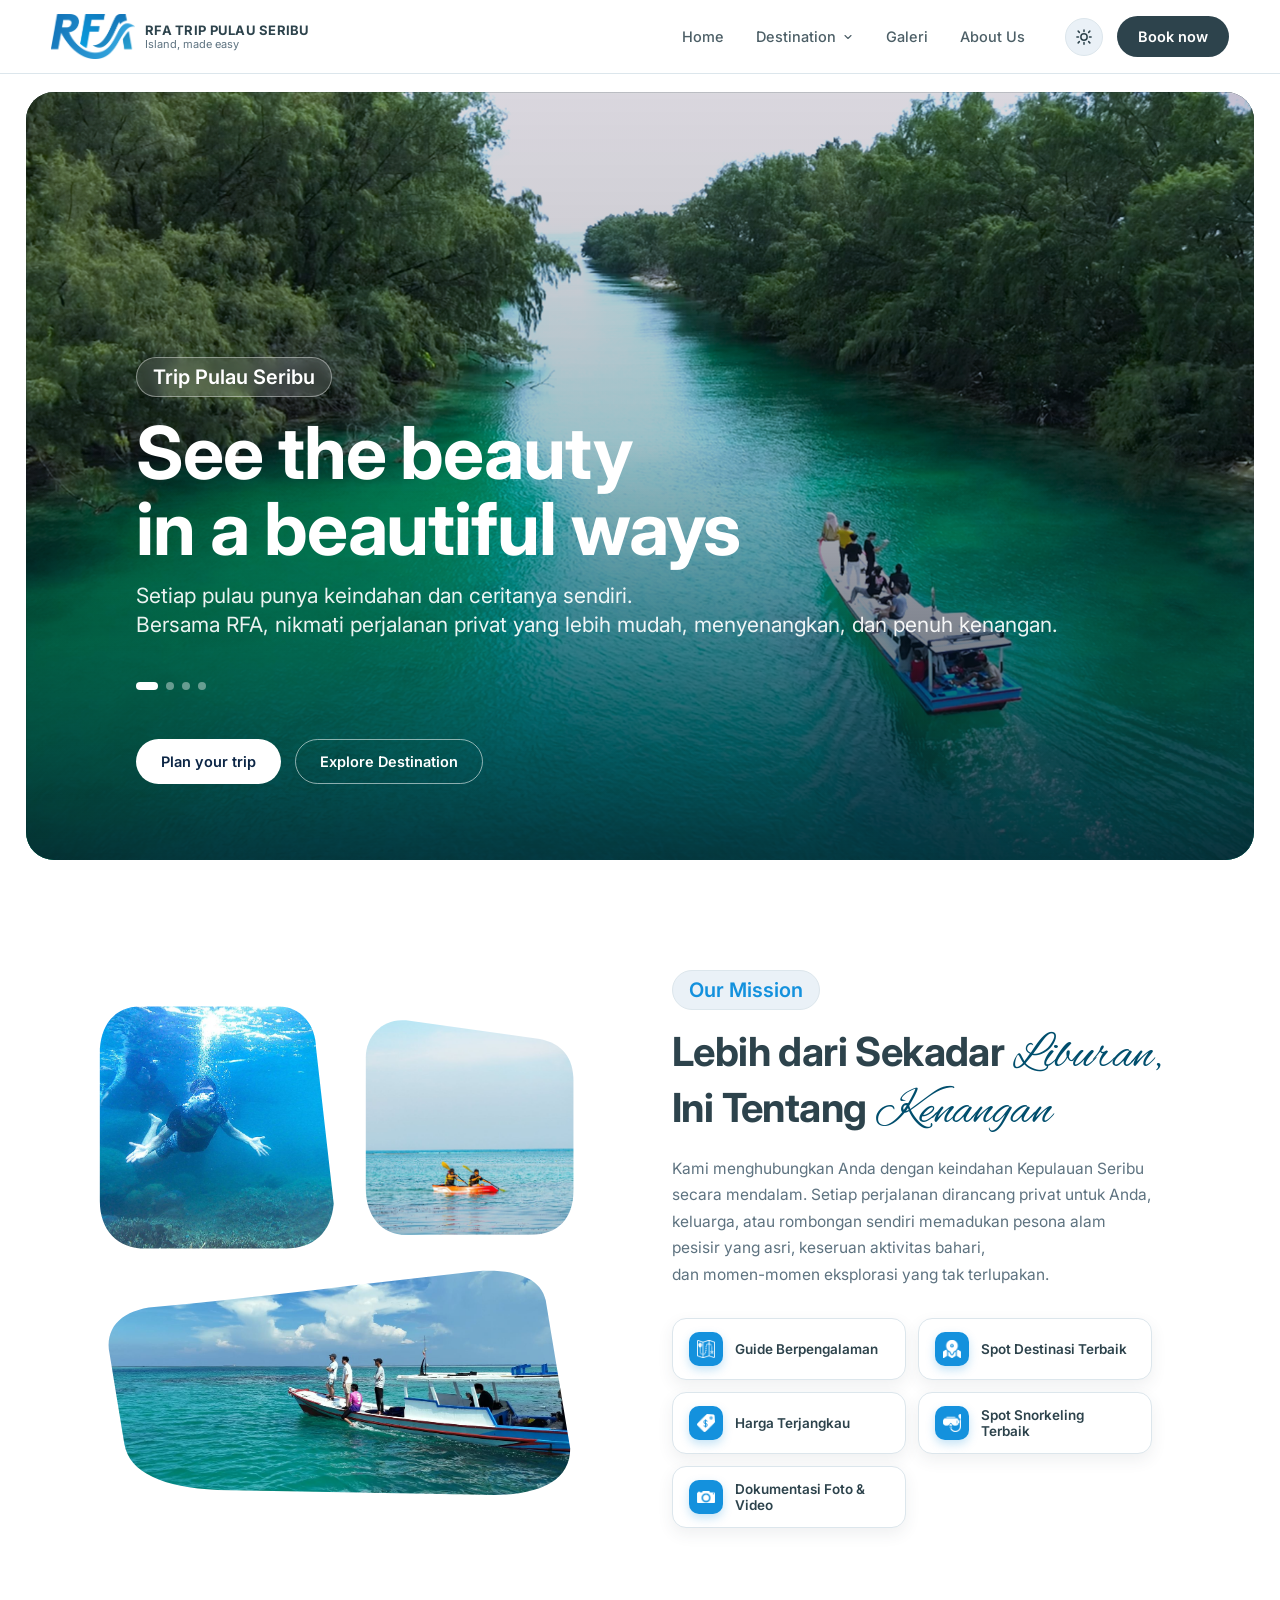
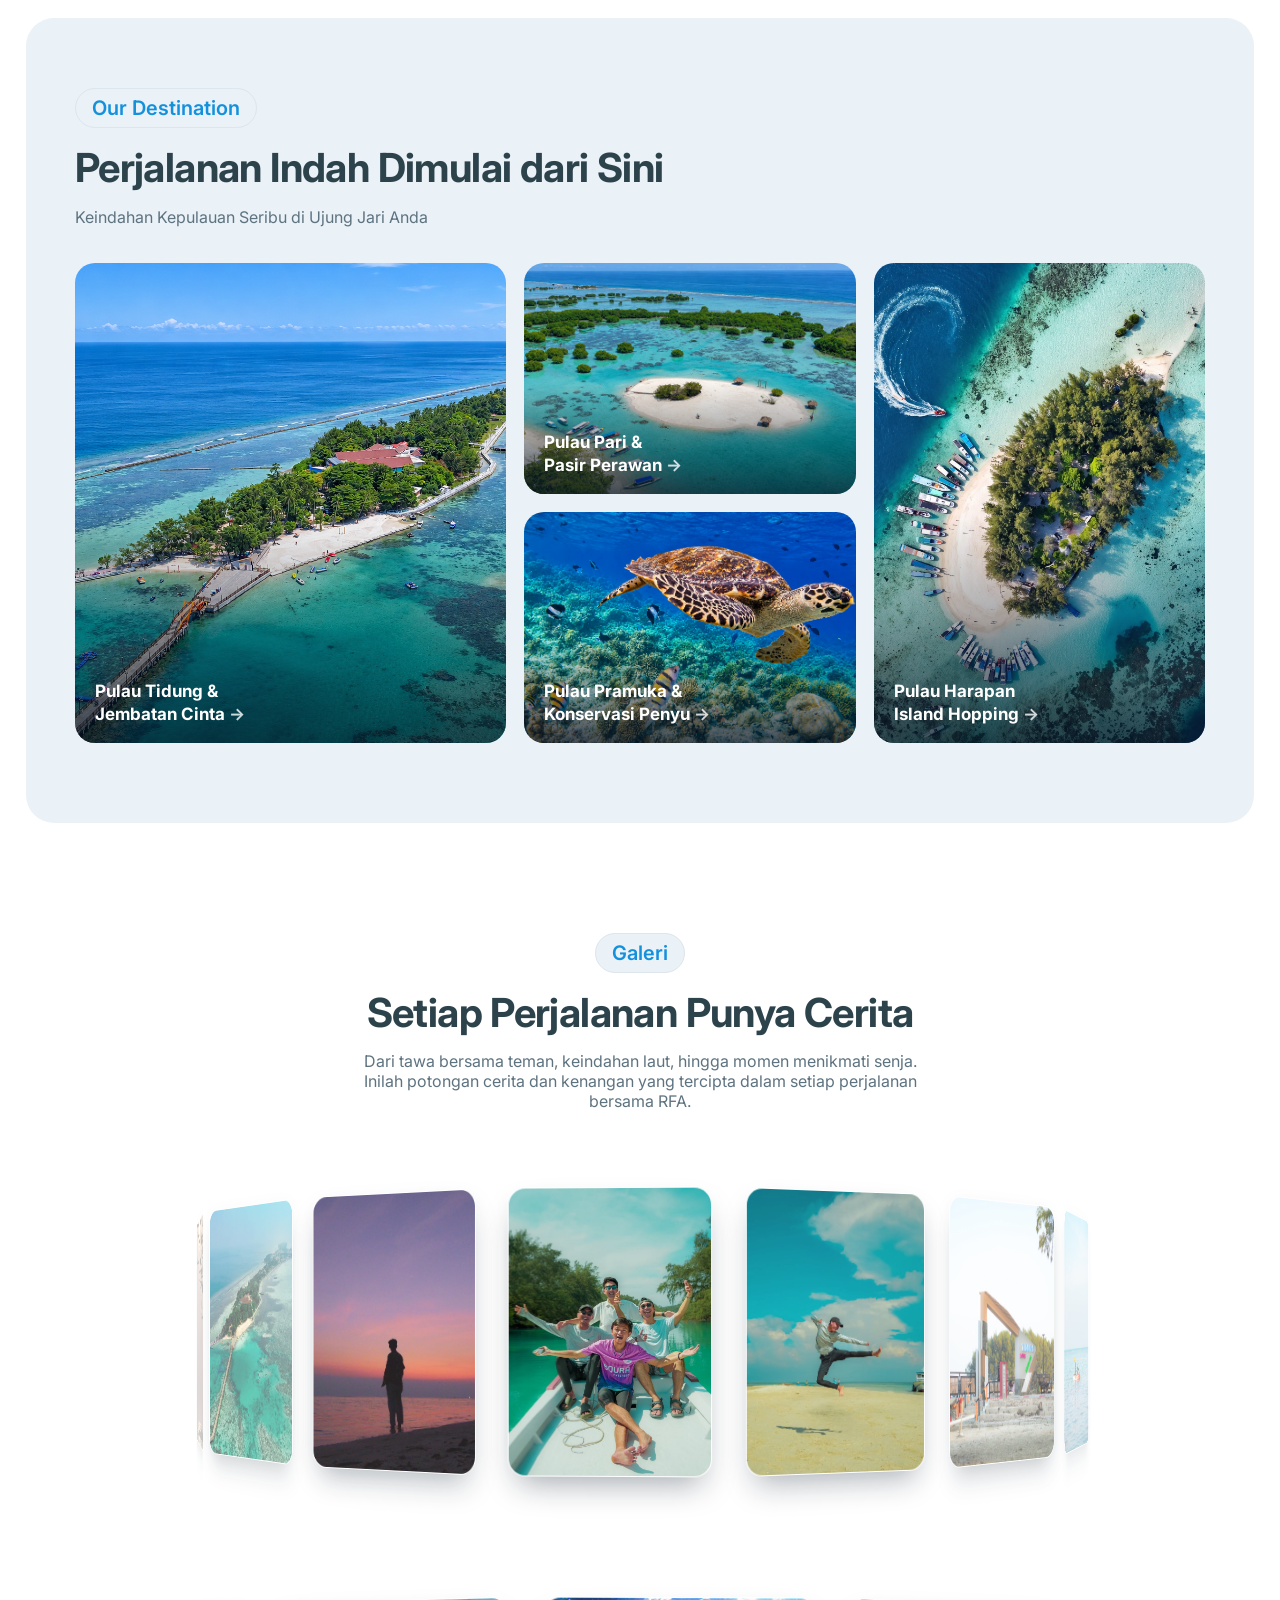
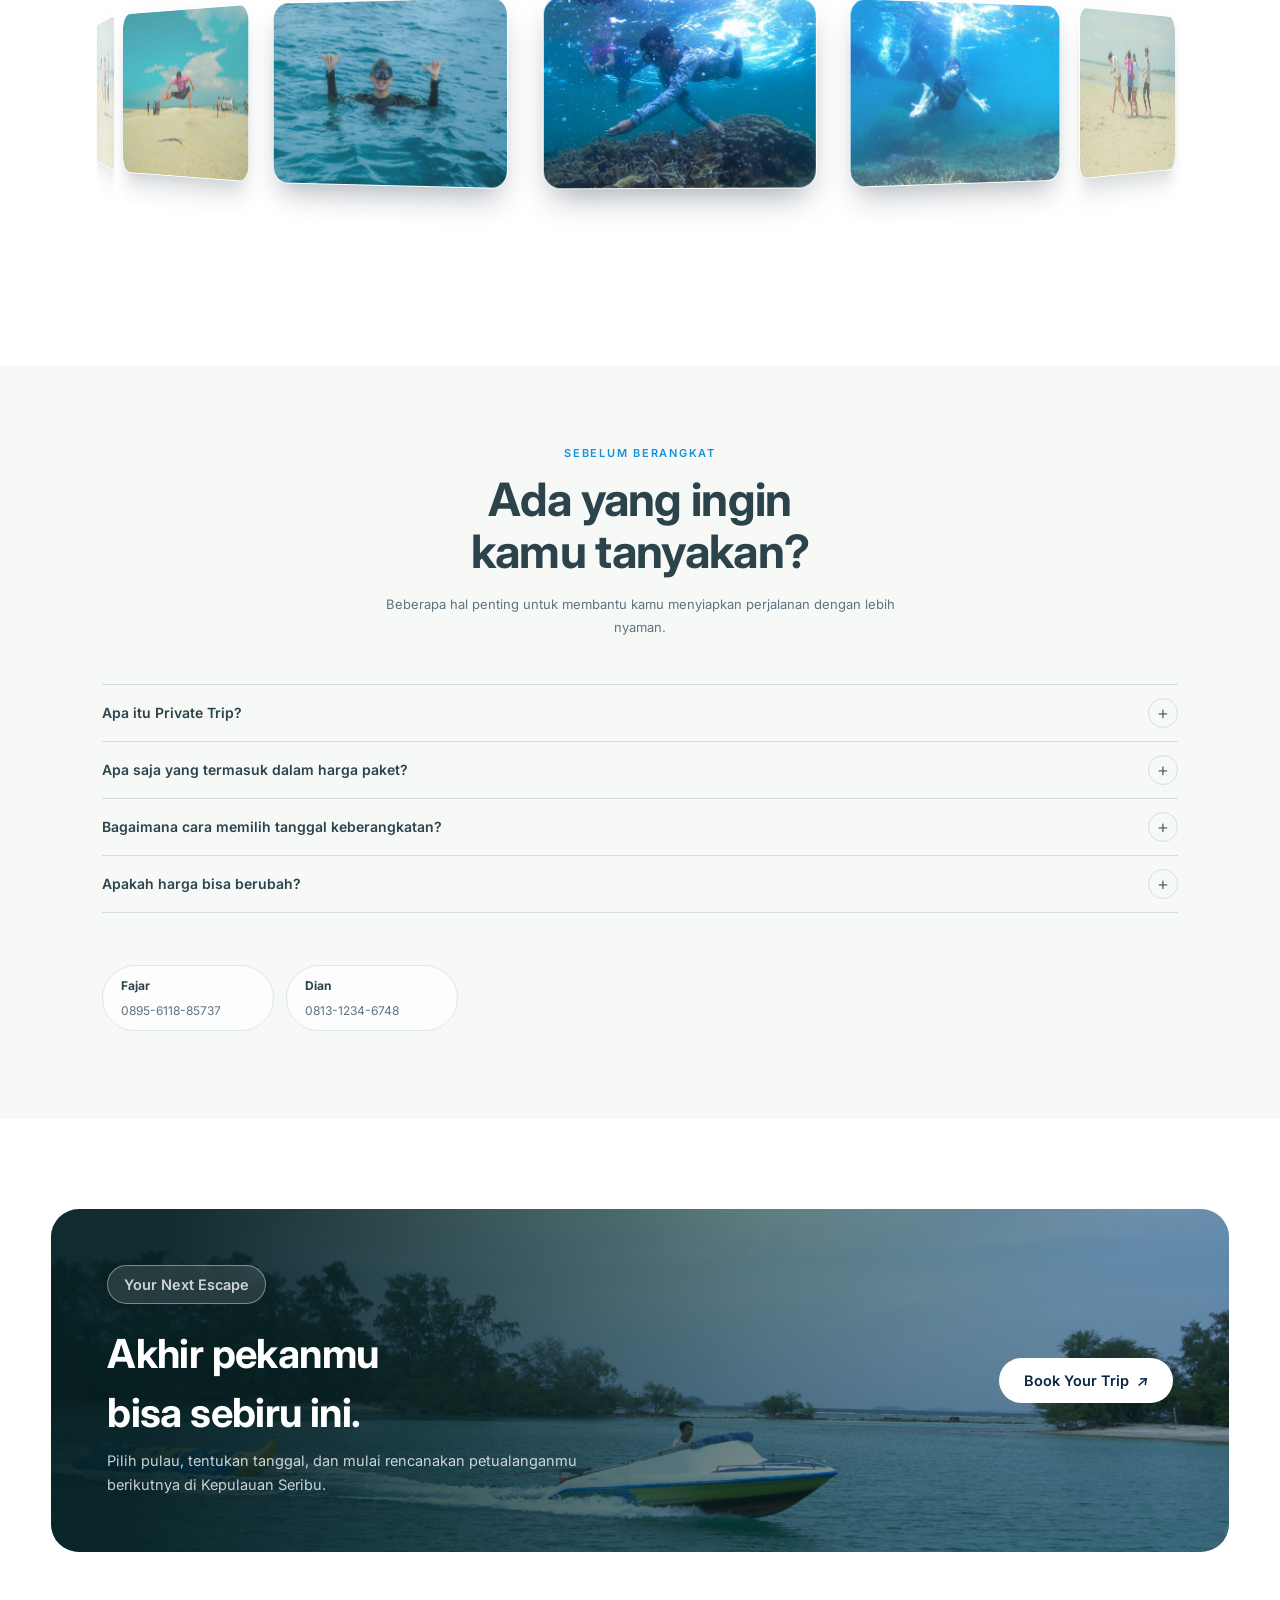
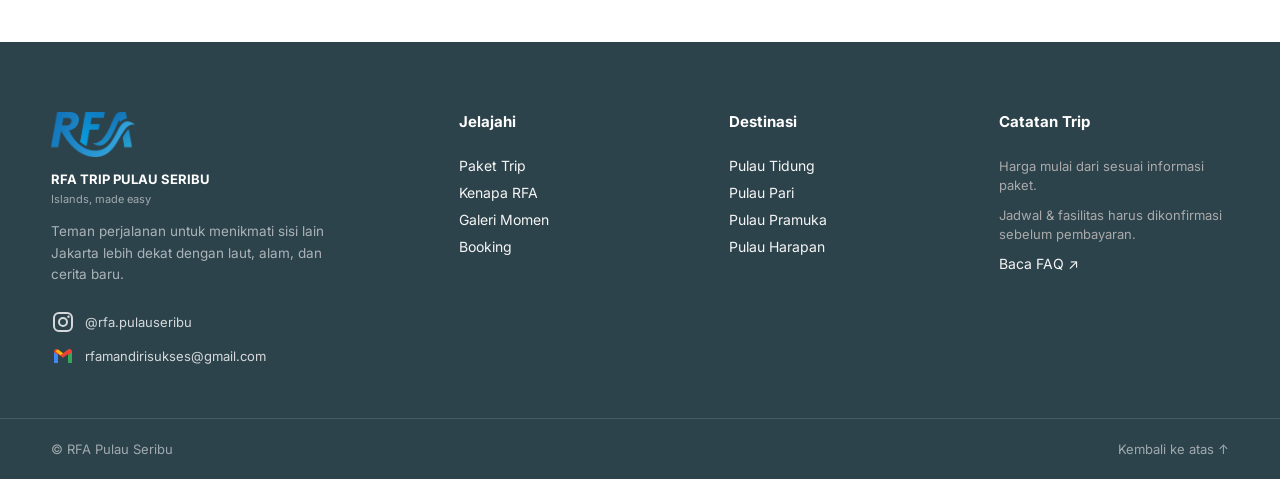
==== commit 725c258c: "Update index.html" ====
--- a/index.html
+++ b/index.html
@@ -315,5 +315,6 @@
 <script src="js/gallery.js"></script>
 <script src="js/collage.js"></script>
 <script src="js/nav.js"></script>
+<script src="js/cursor-drop.js"></script>  
 </body>
 </html>
